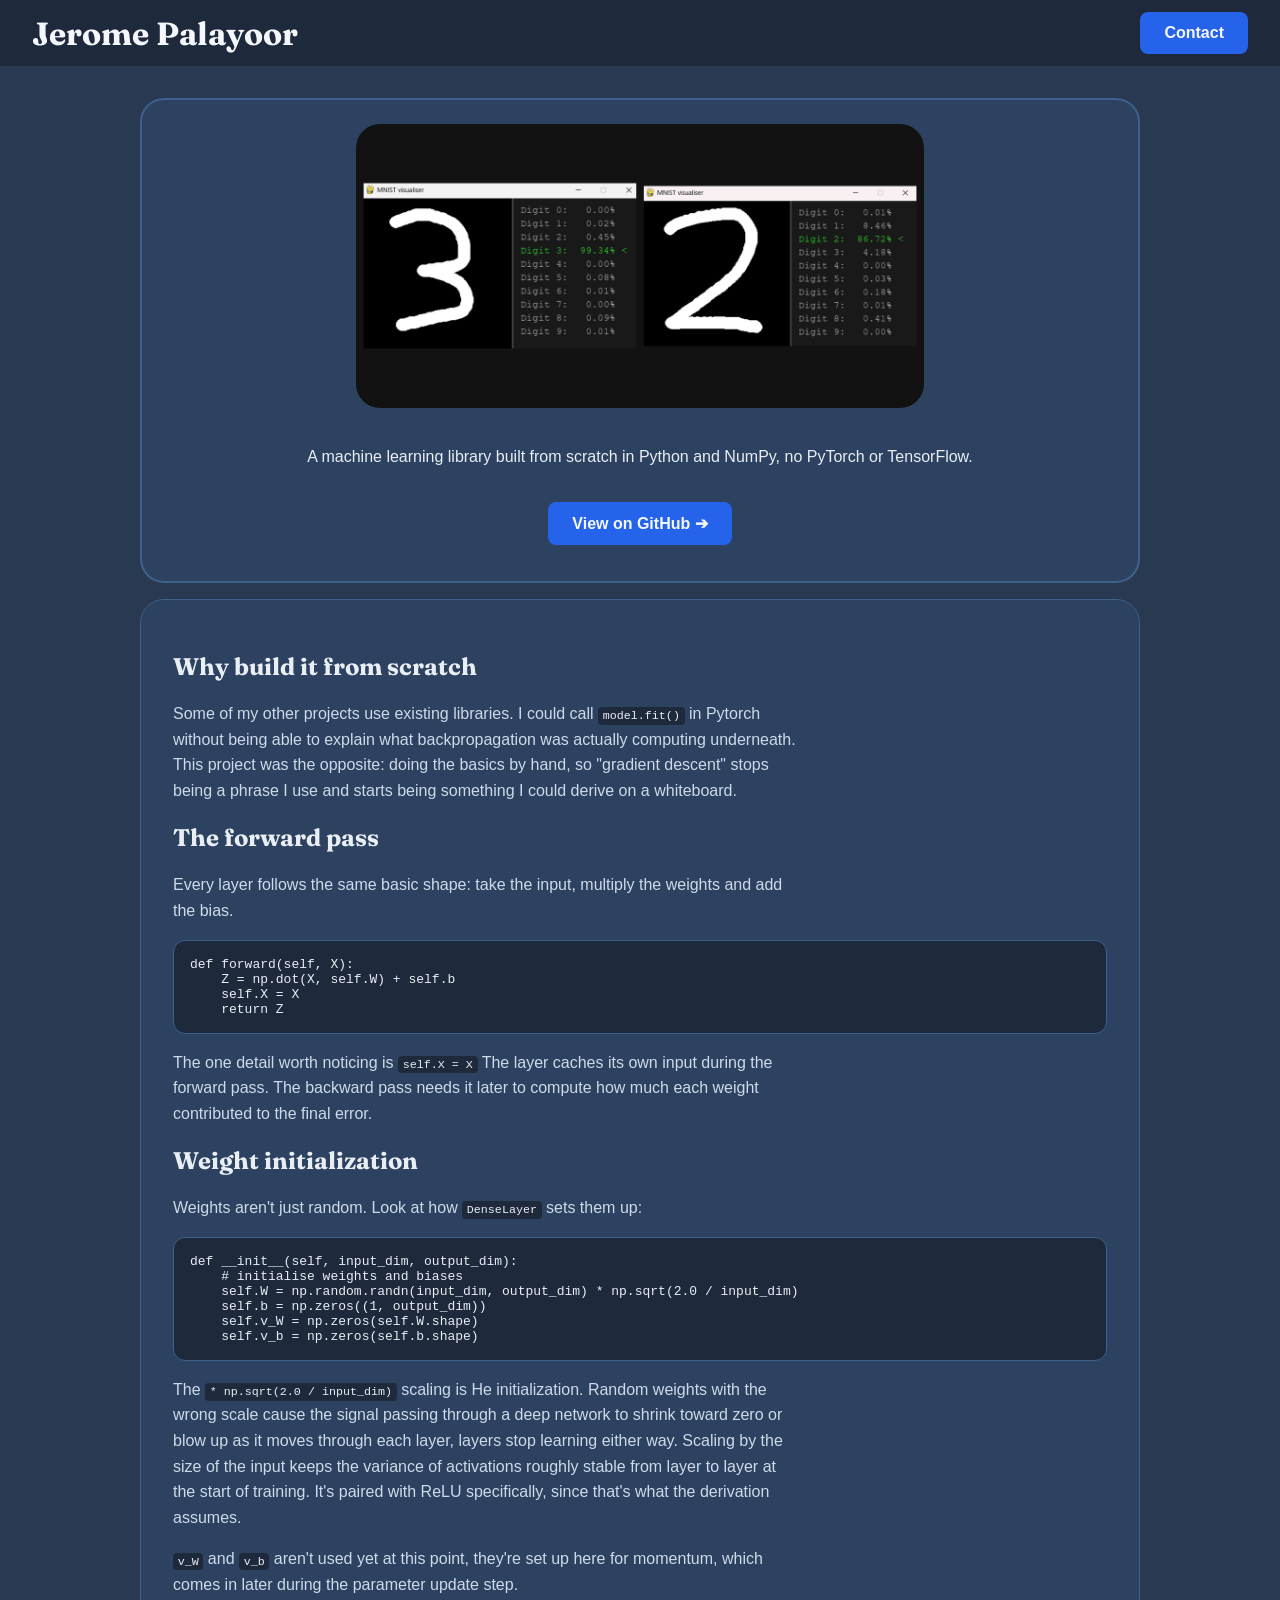
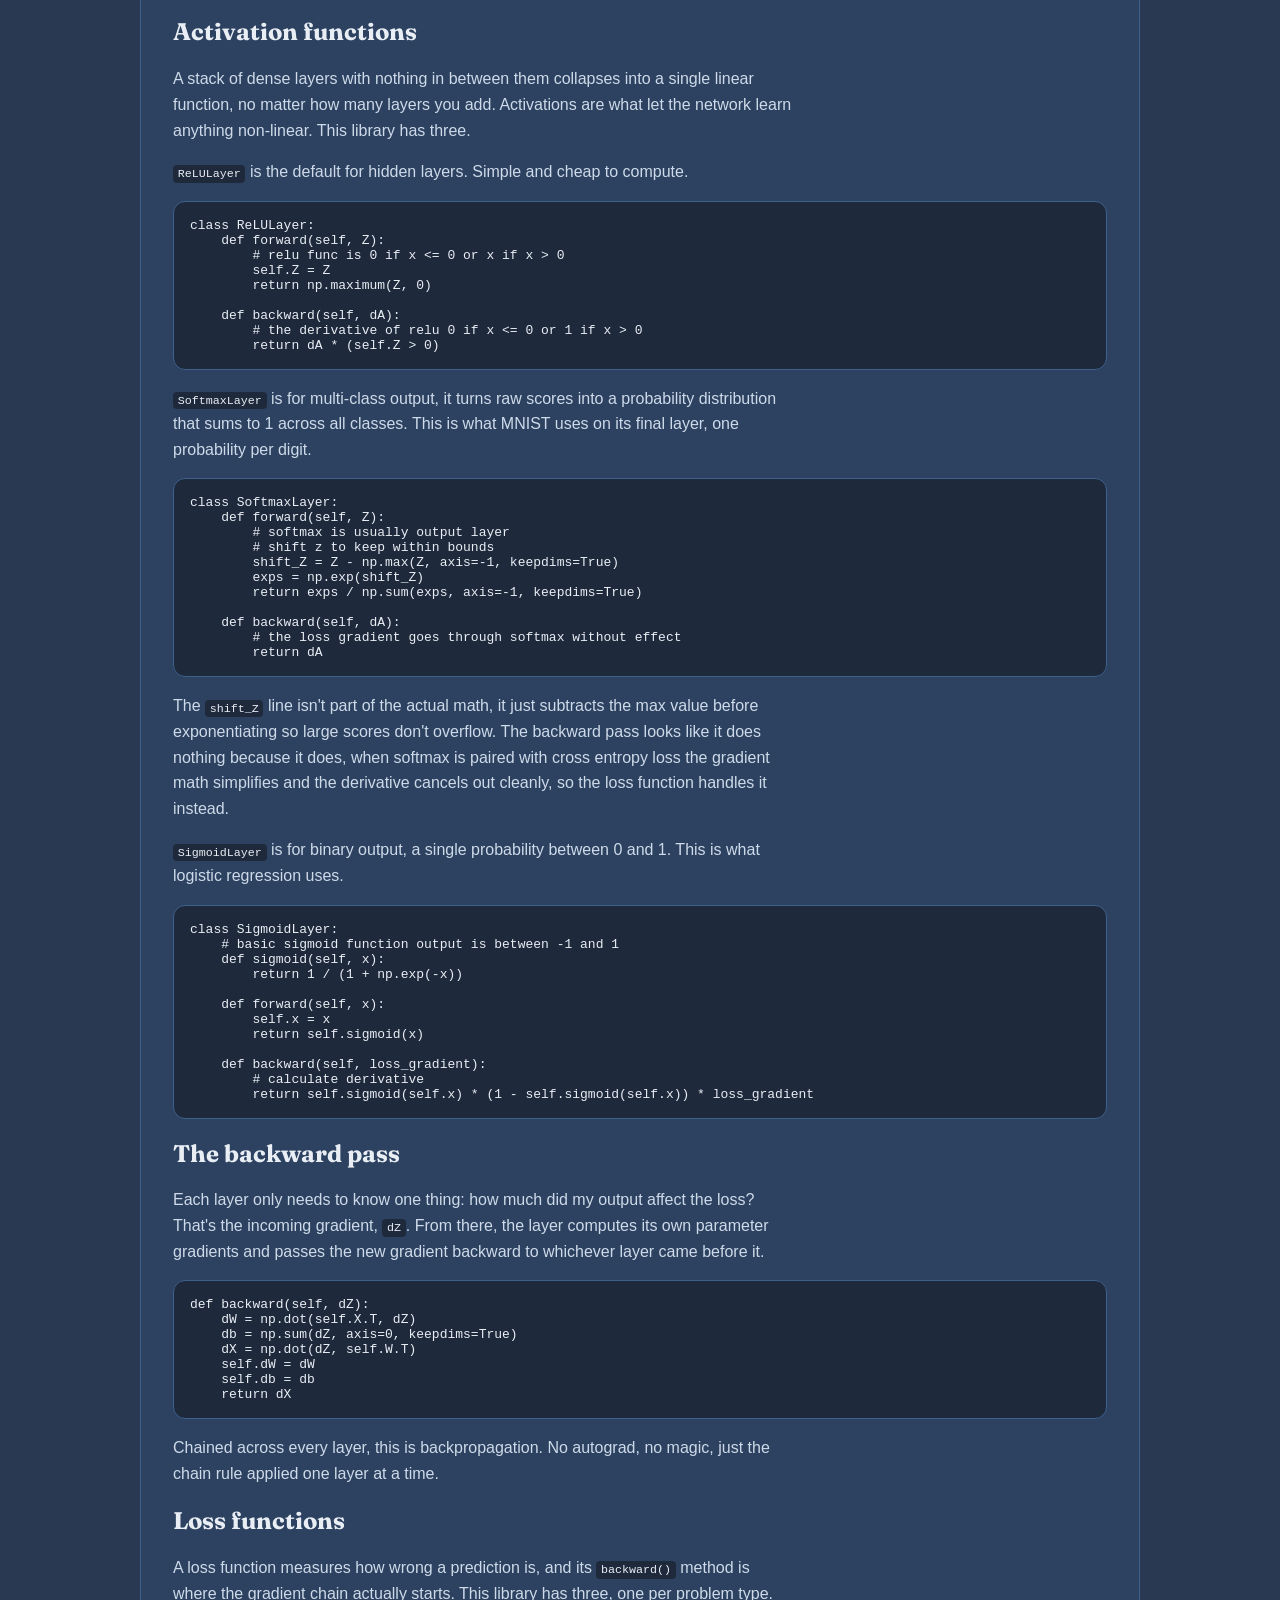
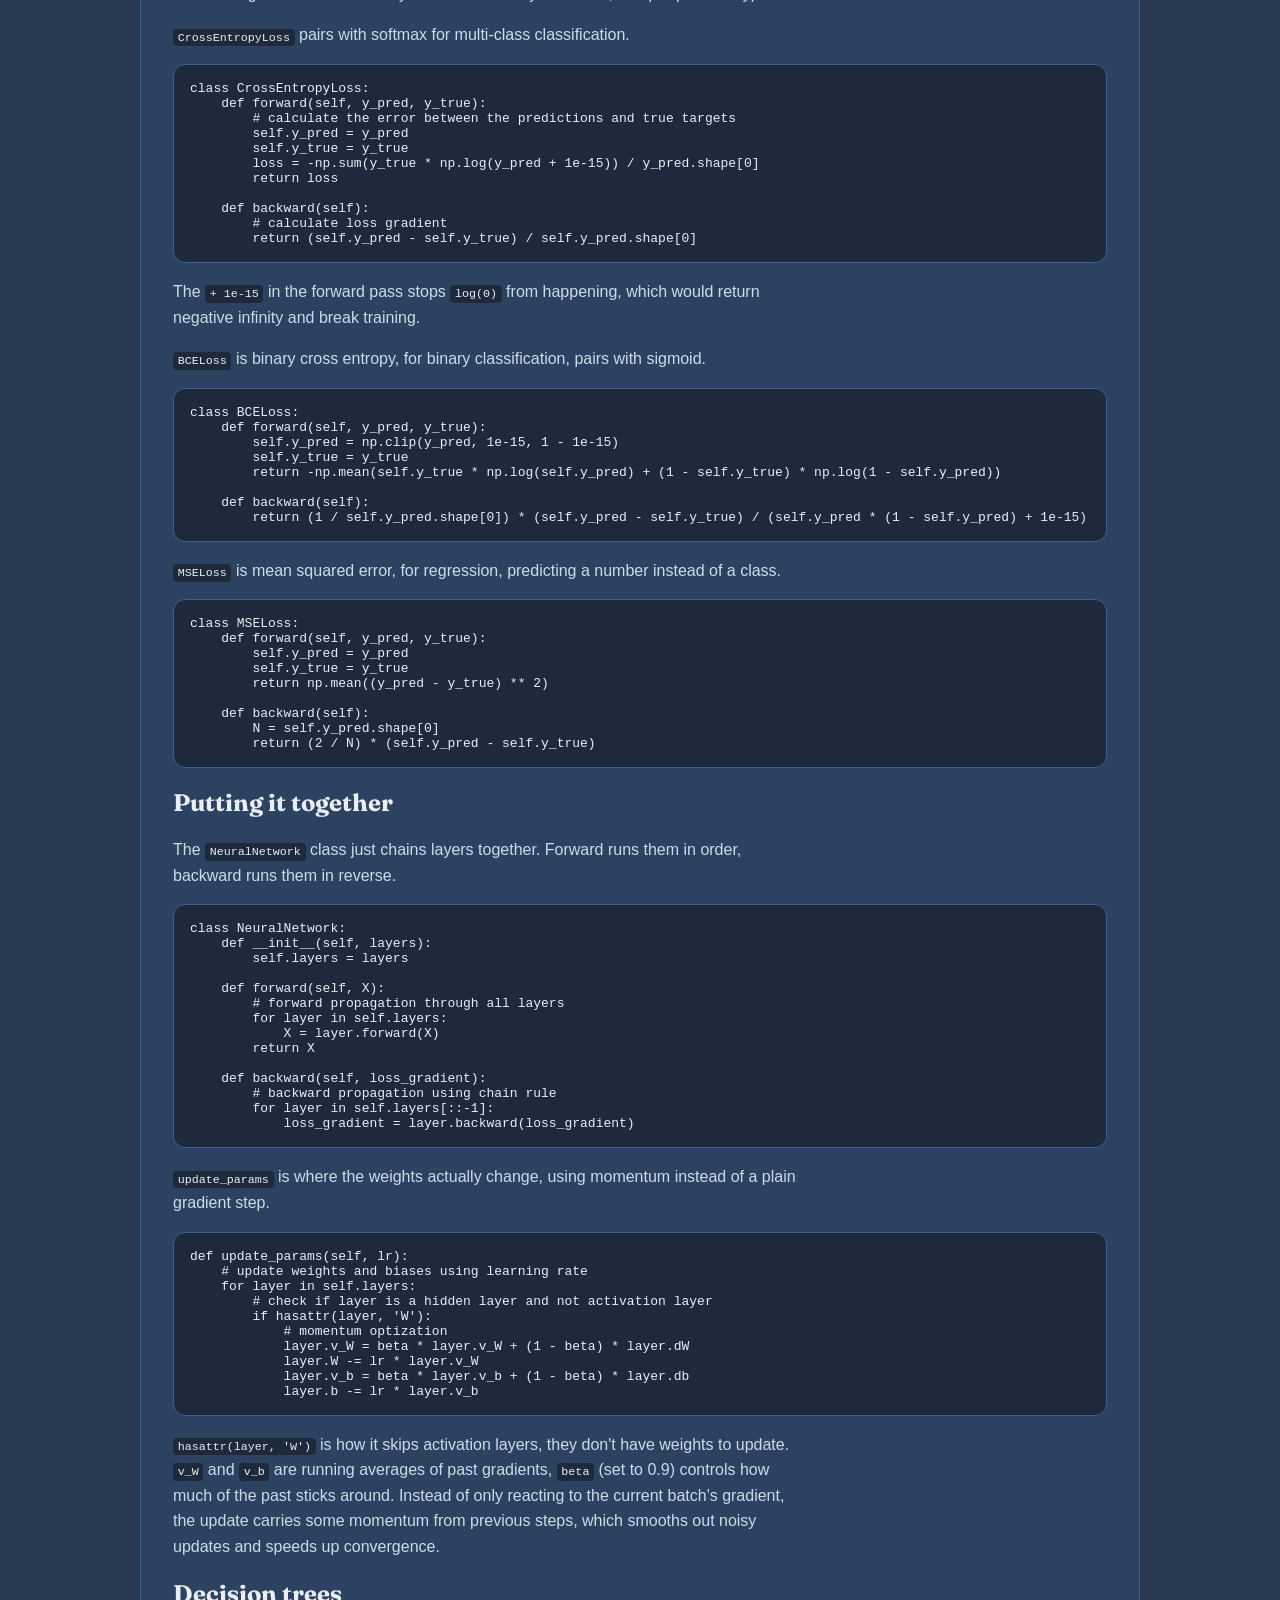
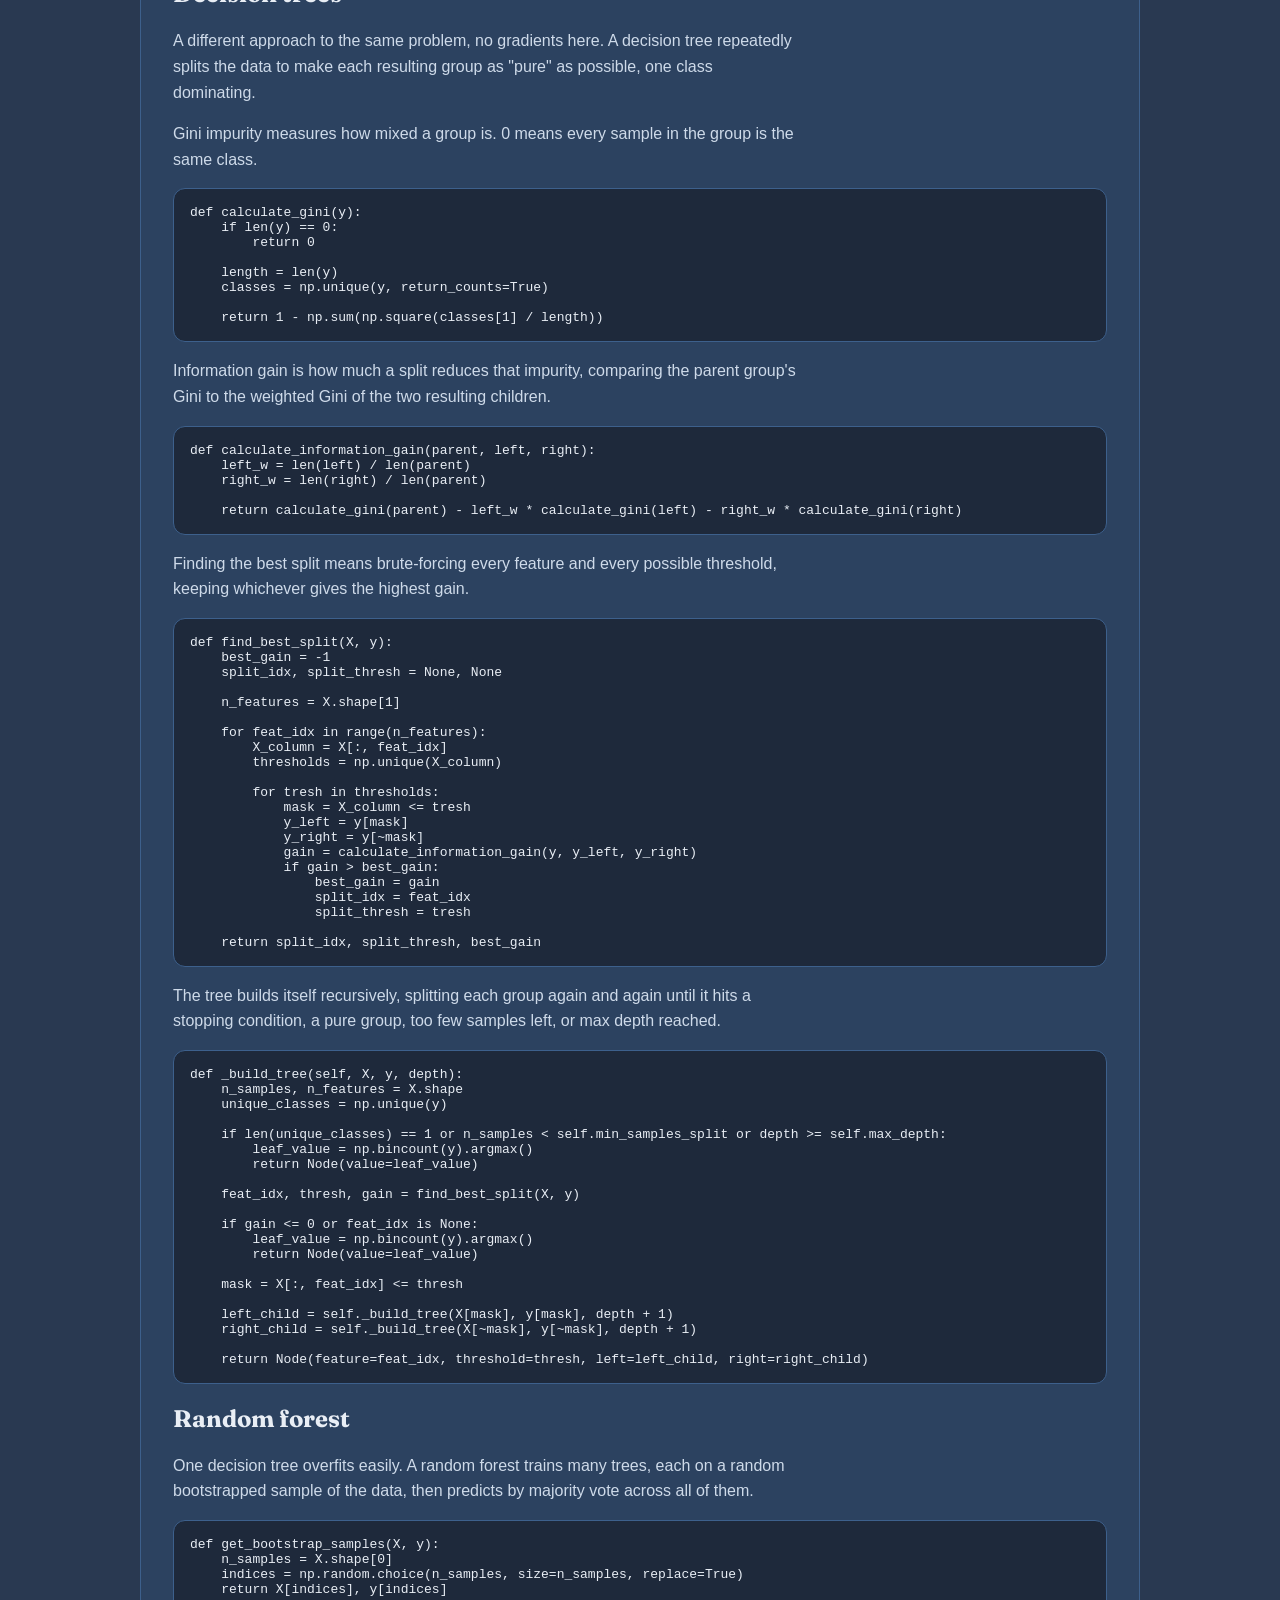
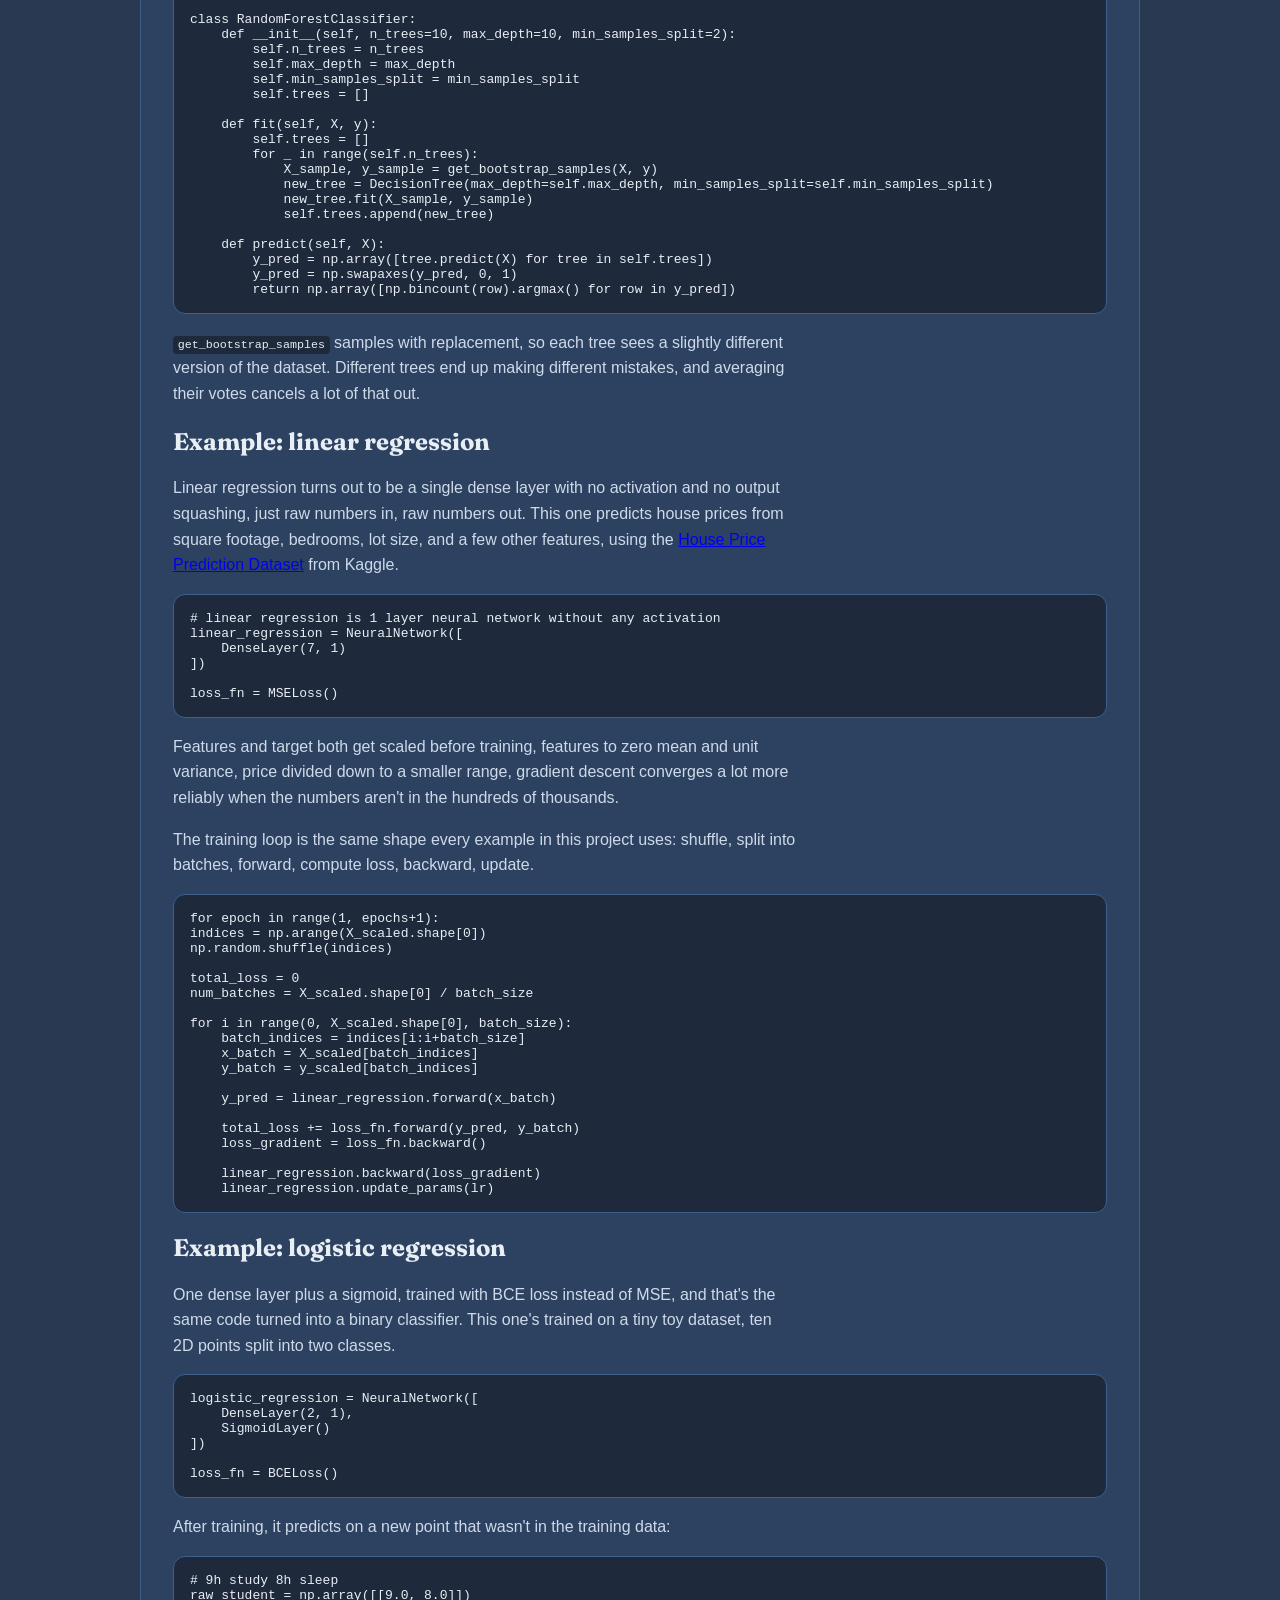
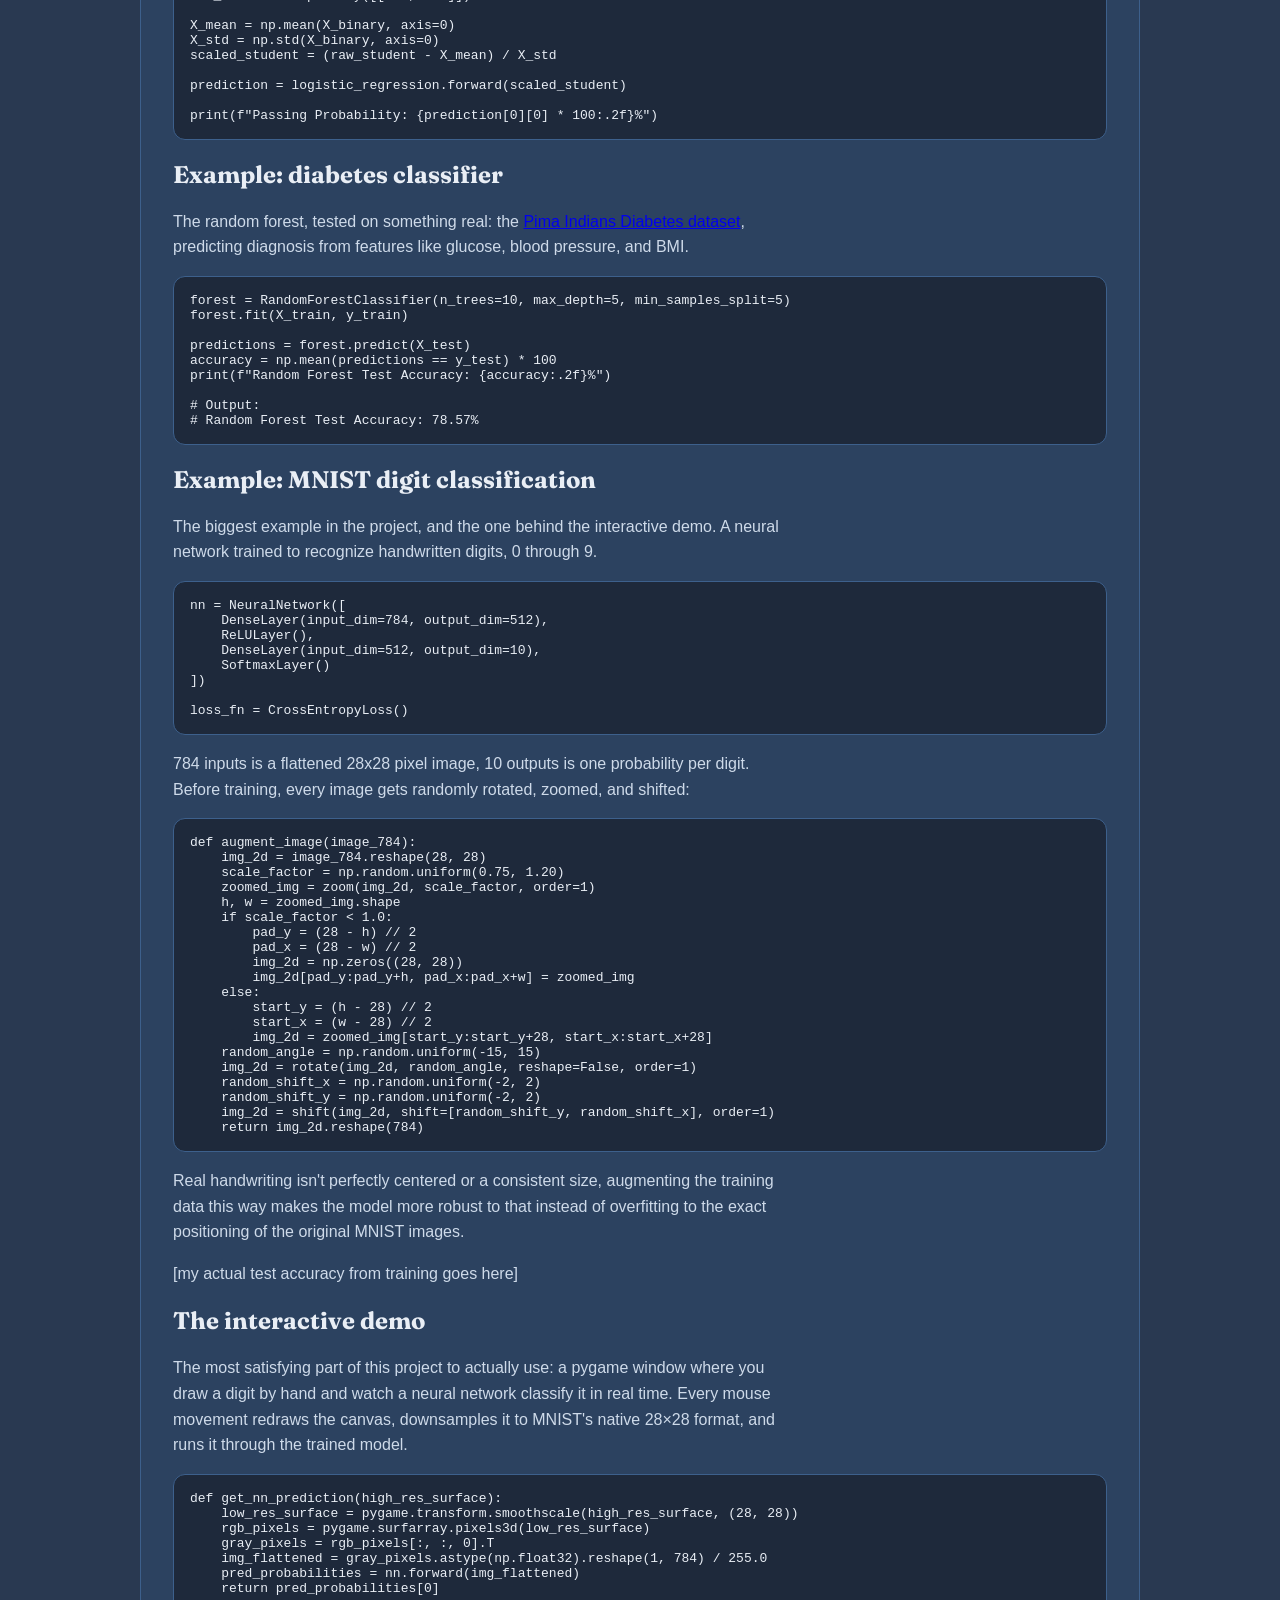
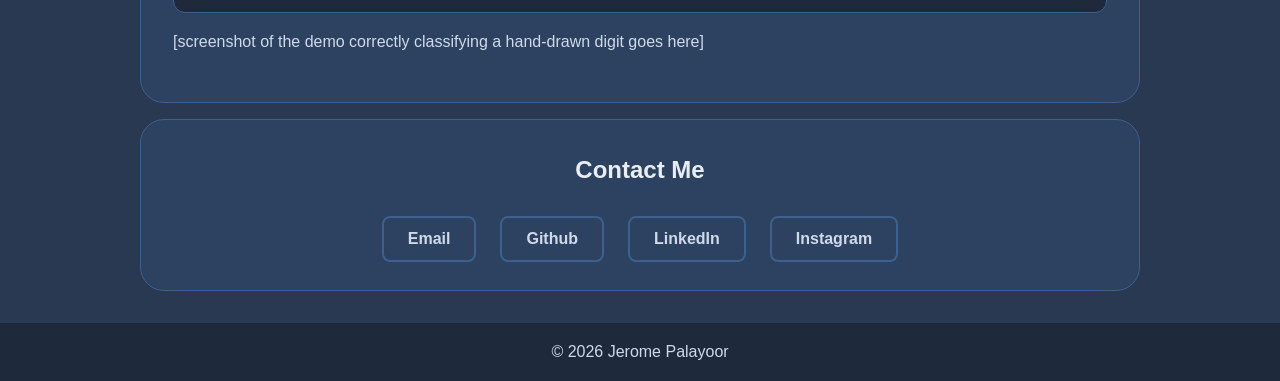
==== ml-from-scratch/index.html @ 32c8e448 "some changes" ====
<!DOCTYPE html>
<html lang="en">
    <head>
        <meta charset="UTF-8">
        <meta name="viewport" content="width=device-width, initial-scale=1.0">
        <title>ML from scratch - Jerome Palayoor</title>
        <link rel="stylesheet" href="/styles.css">
        <link rel="preconnect" href="https://fonts.googleapis.com">
        <link rel="preconnect" href="https://fonts.gstatic.com" crossorigin>
        <link
            href="https://fonts.googleapis.com/css2?family=Fraunces:ital,opsz,wght@0,9..144,100..900;1,9..144,100..900&family=Google+Sans:ital,opsz,wght@0,17..18,400..700;1,17..18,400..700&display=swap"
            rel="stylesheet">
        <link rel="stylesheet" href="https://cdnjs.cloudflare.com/ajax/libs/prism/1.29.0/themes/prism-tomorrow.min.css">
        <script src="https://cdnjs.cloudflare.com/ajax/libs/prism/1.29.0/prism.min.js"></script>
        <script src="https://cdnjs.cloudflare.com/ajax/libs/prism/1.29.0/components/prism-python.min.js"></script>
    </head>
    <body>
        <header>
            <h1>Jerome Palayoor</h1>
            <a href="#contact" class="btn-primary">Contact</a>
        </header>
        <main>
            <section class="project-hero">
                <img src="mlfromscratch.png" alt="MNIST digit recognizer correctly classifying hand-drawn digits">
                <div class="herotext">
                    <p class="intro">A machine learning library built from scratch in Python and NumPy, no PyTorch or TensorFlow.</p>
                    <div class="links">
                        <a href="https://github.com/jeromepalayoor/ml-from-scratch" class="btn-primary">View on GitHub ➔</a>
                    </div>
                </div>
            </section>
            <article class="project-body">
                <h2>Why build it from scratch</h2>
                <p>Some of my other projects use existing libraries. I could call <code>model.fit()</code> in Pytorch without being able to explain what backpropagation was actually computing underneath. This project was the opposite: doing the basics by hand, so "gradient descent" stops being a phrase I use and starts being something I could derive on a whiteboard.</p>

                <h2>The forward pass</h2>
                <p>Every layer follows the same basic shape: take the input, multiply the weights and add the bias.</p>
                <pre><code class="language-python">def forward(self, X):
    Z = np.dot(X, self.W) + self.b
    self.X = X
    return Z</code></pre>
                <p>The one detail worth noticing is <code>self.X = X</code> The layer caches its own input during the forward pass. The backward pass needs it later to compute how much each weight contributed to the final error.</p>

                <h2>Weight initialization</h2>
                <p>Weights aren't just random. Look at how <code>DenseLayer</code> sets them up:</p>
                <pre><code class="language-python">def __init__(self, input_dim, output_dim):
    # initialise weights and biases
    self.W = np.random.randn(input_dim, output_dim) * np.sqrt(2.0 / input_dim)
    self.b = np.zeros((1, output_dim))
    self.v_W = np.zeros(self.W.shape)
    self.v_b = np.zeros(self.b.shape)</code></pre>
                <p>The <code>* np.sqrt(2.0 / input_dim)</code> scaling is He initialization. Random weights with the wrong scale cause the signal passing through a deep network to shrink toward zero or blow up as it moves through each layer, layers stop learning either way. Scaling by the size of the input keeps the variance of activations roughly stable from layer to layer at the start of training. It's paired with ReLU specifically, since that's what the derivation assumes.</p>
                <p><code>v_W</code> and <code>v_b</code> aren't used yet at this point, they're set up here for momentum, which comes in later during the parameter update step.</p>

                <h2>Activation functions</h2>
                <p>A stack of dense layers with nothing in between them collapses into a single linear function, no matter how many layers you add. Activations are what let the network learn anything non-linear. This library has three.</p>
                <p><code>ReLULayer</code> is the default for hidden layers. Simple and cheap to compute.</p>
                <pre><code class="language-python">class ReLULayer:
    def forward(self, Z):
        # relu func is 0 if x <= 0 or x if x > 0
        self.Z = Z
        return np.maximum(Z, 0)
    
    def backward(self, dA):
        # the derivative of relu 0 if x <= 0 or 1 if x > 0
        return dA * (self.Z > 0)</code></pre>
                <p><code>SoftmaxLayer</code> is for multi-class output, it turns raw scores into a probability distribution that sums to 1 across all classes. This is what MNIST uses on its final layer, one probability per digit.</p>
                <pre><code class="language-python">class SoftmaxLayer:
    def forward(self, Z):
        # softmax is usually output layer
        # shift z to keep within bounds
        shift_Z = Z - np.max(Z, axis=-1, keepdims=True)
        exps = np.exp(shift_Z)
        return exps / np.sum(exps, axis=-1, keepdims=True)
    
    def backward(self, dA):
        # the loss gradient goes through softmax without effect
        return dA</code></pre>
                <p>The <code>shift_Z</code> line isn't part of the actual math, it just subtracts the max value before exponentiating so large scores don't overflow. The backward pass looks like it does nothing because it does, when softmax is paired with cross entropy loss the gradient math simplifies and the derivative cancels out cleanly, so the loss function handles it instead.</p>
                <p><code>SigmoidLayer</code> is for binary output, a single probability between 0 and 1. This is what logistic regression uses.</p>
                <pre><code class="language-python">class SigmoidLayer:
    # basic sigmoid function output is between -1 and 1
    def sigmoid(self, x):
        return 1 / (1 + np.exp(-x))

    def forward(self, x):
        self.x = x
        return self.sigmoid(x)
    
    def backward(self, loss_gradient):
        # calculate derivative
        return self.sigmoid(self.x) * (1 - self.sigmoid(self.x)) * loss_gradient</code></pre>

                <h2>The backward pass</h2>
                <p>Each layer only needs to know one thing: how much did my output affect the loss? That's the incoming gradient, <code>dZ</code>. From there, the layer computes its own parameter gradients and passes the new gradient backward to whichever layer came before it.</p>
                <pre><code class="language-python">def backward(self, dZ):
    dW = np.dot(self.X.T, dZ)
    db = np.sum(dZ, axis=0, keepdims=True)
    dX = np.dot(dZ, self.W.T)
    self.dW = dW
    self.db = db
    return dX</code></pre>
                <p>Chained across every layer, this is backpropagation. No autograd, no magic, just the chain rule applied one layer at a time.</p>

                <h2>Loss functions</h2>
                <p>A loss function measures how wrong a prediction is, and its <code>backward()</code> method is where the gradient chain actually starts. This library has three, one per problem type.</p>
                <p><code>CrossEntropyLoss</code> pairs with softmax for multi-class classification.</p>
                <pre><code class="language-python">class CrossEntropyLoss:
    def forward(self, y_pred, y_true):
        # calculate the error between the predictions and true targets
        self.y_pred = y_pred
        self.y_true = y_true
        loss = -np.sum(y_true * np.log(y_pred + 1e-15)) / y_pred.shape[0]
        return loss
    
    def backward(self):
        # calculate loss gradient
        return (self.y_pred - self.y_true) / self.y_pred.shape[0]</code></pre>
                <p>The <code>+ 1e-15</code> in the forward pass stops <code>log(0)</code> from happening, which would return negative infinity and break training.</p>
                <p><code>BCELoss</code> is binary cross entropy, for binary classification, pairs with sigmoid.</p>
                <pre><code class="language-python">class BCELoss:
    def forward(self, y_pred, y_true):
        self.y_pred = np.clip(y_pred, 1e-15, 1 - 1e-15)
        self.y_true = y_true
        return -np.mean(self.y_true * np.log(self.y_pred) + (1 - self.y_true) * np.log(1 - self.y_pred))

    def backward(self):
        return (1 / self.y_pred.shape[0]) * (self.y_pred - self.y_true) / (self.y_pred * (1 - self.y_pred) + 1e-15)</code></pre>
                <p><code>MSELoss</code> is mean squared error, for regression, predicting a number instead of a class.</p>
                <pre><code class="language-python">class MSELoss:
    def forward(self, y_pred, y_true):
        self.y_pred = y_pred
        self.y_true = y_true
        return np.mean((y_pred - y_true) ** 2)
        
    def backward(self):
        N = self.y_pred.shape[0]
        return (2 / N) * (self.y_pred - self.y_true)</code></pre>

                <h2>Putting it together</h2>
                <p>The <code>NeuralNetwork</code> class just chains layers together. Forward runs them in order, backward runs them in reverse.</p>
                <pre><code class="language-python">class NeuralNetwork:
    def __init__(self, layers):
        self.layers = layers

    def forward(self, X):
        # forward propagation through all layers
        for layer in self.layers:
            X = layer.forward(X)
        return X
    
    def backward(self, loss_gradient):
        # backward propagation using chain rule
        for layer in self.layers[::-1]:
            loss_gradient = layer.backward(loss_gradient)</code></pre>
                <p><code>update_params</code> is where the weights actually change, using momentum instead of a plain gradient step.</p>
                <pre><code class="language-python">def update_params(self, lr):
    # update weights and biases using learning rate
    for layer in self.layers:
        # check if layer is a hidden layer and not activation layer
        if hasattr(layer, 'W'):
            # momentum optization
            layer.v_W = beta * layer.v_W + (1 - beta) * layer.dW
            layer.W -= lr * layer.v_W
            layer.v_b = beta * layer.v_b + (1 - beta) * layer.db
            layer.b -= lr * layer.v_b</code></pre>
                <p><code>hasattr(layer, 'W')</code> is how it skips activation layers, they don't have weights to update. <code>v_W</code> and <code>v_b</code> are running averages of past gradients, <code>beta</code> (set to 0.9) controls how much of the past sticks around. Instead of only reacting to the current batch's gradient, the update carries some momentum from previous steps, which smooths out noisy updates and speeds up convergence.</p>

                <h2>Decision trees</h2>
                <p>A different approach to the same problem, no gradients here. A decision tree repeatedly splits the data to make each resulting group as "pure" as possible, one class dominating.</p>
                <p>Gini impurity measures how mixed a group is. 0 means every sample in the group is the same class.</p>
                <pre><code class="language-python">def calculate_gini(y):
    if len(y) == 0:
        return 0
    
    length = len(y)
    classes = np.unique(y, return_counts=True)

    return 1 - np.sum(np.square(classes[1] / length))</code></pre>
                <p>Information gain is how much a split reduces that impurity, comparing the parent group's Gini to the weighted Gini of the two resulting children.</p>
                <pre><code class="language-python">def calculate_information_gain(parent, left, right):
    left_w = len(left) / len(parent)
    right_w = len(right) / len(parent)

    return calculate_gini(parent) - left_w * calculate_gini(left) - right_w * calculate_gini(right)</code></pre>
                <p>Finding the best split means brute-forcing every feature and every possible threshold, keeping whichever gives the highest gain.</p>
                <pre><code class="language-python">def find_best_split(X, y):
    best_gain = -1
    split_idx, split_thresh = None, None
    
    n_features = X.shape[1]
    
    for feat_idx in range(n_features):
        X_column = X[:, feat_idx]
        thresholds = np.unique(X_column)

        for tresh in thresholds:
            mask = X_column <= tresh
            y_left = y[mask]
            y_right = y[~mask]
            gain = calculate_information_gain(y, y_left, y_right)
            if gain > best_gain:
                best_gain = gain
                split_idx = feat_idx
                split_thresh = tresh

    return split_idx, split_thresh, best_gain</code></pre>
                <p>The tree builds itself recursively, splitting each group again and again until it hits a stopping condition, a pure group, too few samples left, or max depth reached.</p>
                <pre><code class="language-python">def _build_tree(self, X, y, depth):
    n_samples, n_features = X.shape
    unique_classes = np.unique(y)

    if len(unique_classes) == 1 or n_samples < self.min_samples_split or depth >= self.max_depth:
        leaf_value = np.bincount(y).argmax()
        return Node(value=leaf_value)

    feat_idx, thresh, gain = find_best_split(X, y)

    if gain <= 0 or feat_idx is None:
        leaf_value = np.bincount(y).argmax()
        return Node(value=leaf_value)

    mask = X[:, feat_idx] <= thresh
    
    left_child = self._build_tree(X[mask], y[mask], depth + 1)
    right_child = self._build_tree(X[~mask], y[~mask], depth + 1)

    return Node(feature=feat_idx, threshold=thresh, left=left_child, right=right_child)</code></pre>

                <h2>Random forest</h2>
                <p>One decision tree overfits easily. A random forest trains many trees, each on a random bootstrapped sample of the data, then predicts by majority vote across all of them.</p>
                <pre><code class="language-python">def get_bootstrap_samples(X, y):
    n_samples = X.shape[0]
    indices = np.random.choice(n_samples, size=n_samples, replace=True)
    return X[indices], y[indices]

class RandomForestClassifier:
    def __init__(self, n_trees=10, max_depth=10, min_samples_split=2):
        self.n_trees = n_trees
        self.max_depth = max_depth
        self.min_samples_split = min_samples_split
        self.trees = []

    def fit(self, X, y):
        self.trees = []
        for _ in range(self.n_trees):
            X_sample, y_sample = get_bootstrap_samples(X, y)
            new_tree = DecisionTree(max_depth=self.max_depth, min_samples_split=self.min_samples_split)
            new_tree.fit(X_sample, y_sample)
            self.trees.append(new_tree)

    def predict(self, X):
        y_pred = np.array([tree.predict(X) for tree in self.trees])
        y_pred = np.swapaxes(y_pred, 0, 1)
        return np.array([np.bincount(row).argmax() for row in y_pred])</code></pre>
                <p><code>get_bootstrap_samples</code> samples with replacement, so each tree sees a slightly different version of the dataset. Different trees end up making different mistakes, and averaging their votes cancels a lot of that out.</p>

                <h2>Example: linear regression</h2>
                <p>Linear regression turns out to be a single dense layer with no activation and no output squashing, just raw numbers in, raw numbers out. This one predicts house prices from square footage, bedrooms, lot size, and a few other features, using the <a href="https://www.kaggle.com/datasets/prokshitha/home-value-insights">House Price Prediction Dataset</a> from Kaggle.</p>
                <pre><code class="language-python"># linear regression is 1 layer neural network without any activation
linear_regression = NeuralNetwork([
    DenseLayer(7, 1)
])

loss_fn = MSELoss()</code></pre>
                <p>Features and target both get scaled before training, features to zero mean and unit variance, price divided down to a smaller range, gradient descent converges a lot more reliably when the numbers aren't in the hundreds of thousands.</p>
                <p>The training loop is the same shape every example in this project uses: shuffle, split into batches, forward, compute loss, backward, update.</p>
                <pre><code class="language-python">for epoch in range(1, epochs+1):
indices = np.arange(X_scaled.shape[0])
np.random.shuffle(indices)

total_loss = 0
num_batches = X_scaled.shape[0] / batch_size

for i in range(0, X_scaled.shape[0], batch_size):
    batch_indices = indices[i:i+batch_size]
    x_batch = X_scaled[batch_indices]
    y_batch = y_scaled[batch_indices]

    y_pred = linear_regression.forward(x_batch)

    total_loss += loss_fn.forward(y_pred, y_batch)
    loss_gradient = loss_fn.backward()

    linear_regression.backward(loss_gradient)
    linear_regression.update_params(lr)</code></pre>

                <h2>Example: logistic regression</h2>
                <p>One dense layer plus a sigmoid, trained with BCE loss instead of MSE, and that's the same code turned into a binary classifier. This one's trained on a tiny toy dataset, ten 2D points split into two classes.</p>
                <pre><code class="language-python">logistic_regression = NeuralNetwork([
    DenseLayer(2, 1),
    SigmoidLayer()
])

loss_fn = BCELoss()</code></pre>
                <p>After training, it predicts on a new point that wasn't in the training data:</p>
                <pre><code class="language-python"># 9h study 8h sleep
raw_student = np.array([[9.0, 8.0]])

X_mean = np.mean(X_binary, axis=0)
X_std = np.std(X_binary, axis=0)
scaled_student = (raw_student - X_mean) / X_std

prediction = logistic_regression.forward(scaled_student)

print(f"Passing Probability: {prediction[0][0] * 100:.2f}%")</code></pre>

                <h2>Example: diabetes classifier</h2>
                <p>The random forest, tested on something real: the <a href="https://raw.githubusercontent.com/jbrownlee/Datasets/master/pima-indians-diabetes.data.csv">Pima Indians Diabetes dataset</a>, predicting diagnosis from features like glucose, blood pressure, and BMI.</p>
                <pre><code class="language-python">forest = RandomForestClassifier(n_trees=10, max_depth=5, min_samples_split=5)
forest.fit(X_train, y_train)

predictions = forest.predict(X_test)
accuracy = np.mean(predictions == y_test) * 100
print(f"Random Forest Test Accuracy: {accuracy:.2f}%")

# Output:
# Random Forest Test Accuracy: 78.57%</code></pre>

                <h2>Example: MNIST digit classification</h2>
                <p>The biggest example in the project, and the one behind the interactive demo. A neural network trained to recognize handwritten digits, 0 through 9.</p>
                <pre><code class="language-python">nn = NeuralNetwork([
    DenseLayer(input_dim=784, output_dim=512),
    ReLULayer(),
    DenseLayer(input_dim=512, output_dim=10),
    SoftmaxLayer()
])

loss_fn = CrossEntropyLoss()</code></pre>
                <p>784 inputs is a flattened 28x28 pixel image, 10 outputs is one probability per digit. Before training, every image gets randomly rotated, zoomed, and shifted:</p>
                <pre><code class="language-python">def augment_image(image_784):
    img_2d = image_784.reshape(28, 28)
    scale_factor = np.random.uniform(0.75, 1.20)
    zoomed_img = zoom(img_2d, scale_factor, order=1)
    h, w = zoomed_img.shape
    if scale_factor < 1.0:
        pad_y = (28 - h) // 2
        pad_x = (28 - w) // 2
        img_2d = np.zeros((28, 28))
        img_2d[pad_y:pad_y+h, pad_x:pad_x+w] = zoomed_img
    else:
        start_y = (h - 28) // 2
        start_x = (w - 28) // 2
        img_2d = zoomed_img[start_y:start_y+28, start_x:start_x+28]
    random_angle = np.random.uniform(-15, 15)
    img_2d = rotate(img_2d, random_angle, reshape=False, order=1)
    random_shift_x = np.random.uniform(-2, 2)
    random_shift_y = np.random.uniform(-2, 2)
    img_2d = shift(img_2d, shift=[random_shift_y, random_shift_x], order=1)
    return img_2d.reshape(784)</code></pre>
                <p>Real handwriting isn't perfectly centered or a consistent size, augmenting the training data this way makes the model more robust to that instead of overfitting to the exact positioning of the original MNIST images.</p>
                <p>[my actual test accuracy from training goes here]</p>

                <h2>The interactive demo</h2>
                <p>The most satisfying part of this project to actually use: a pygame window where you draw a digit by hand and watch a neural network classify it in real time. Every mouse movement redraws the canvas, downsamples it to MNIST's native 28×28 format, and runs it through the trained model.</p>
                <pre><code class="language-python">def get_nn_prediction(high_res_surface):
    low_res_surface = pygame.transform.smoothscale(high_res_surface, (28, 28))
    rgb_pixels = pygame.surfarray.pixels3d(low_res_surface)
    gray_pixels = rgb_pixels[:, :, 0].T
    img_flattened = gray_pixels.astype(np.float32).reshape(1, 784) / 255.0
    pred_probabilities = nn.forward(img_flattened)
    return pred_probabilities[0]</code></pre>
                <p>[screenshot of the demo correctly classifying a hand-drawn digit goes here]</p>
            </article>
            <section class="contact" id="contact">
                <h2>Contact Me</h2>
                <div class="links">
                    <a href="mailto:contact@jeromepalayoor.com"
                        class="btn-secondary">Email</a>
                    <a href="https://github.com/jeromepalayoor"
                        class="btn-secondary">Github</a>
                    <a href="https://www.linkedin.com/in/jeromepalayoor/"
                        class="btn-secondary">LinkedIn</a>
                    <a href="https://www.instagram.com/jeromepalayoor/"
                        class="btn-secondary">Instagram</a>
                </div>
            </section>
        </main>
        <footer>
            <p>© 2026 Jerome Palayoor</p>
        </footer>
        <div class="lightbox" id="lightbox">
            <img src alt id="lightbox-img">
        </div>
        <script>
            const lightbox = document.getElementById('lightbox');
            const lightboxImg = document.getElementById('lightbox-img');

            document.querySelectorAll('img').forEach((img) => {
                img.style.cursor = 'pointer';
                img.addEventListener('click', () => {
                    lightboxImg.src = img.src;
                    lightboxImg.alt = img.alt;
                    lightbox.classList.add('active');
                });
            });

            lightbox.addEventListener('click', (event) => {
            if (event.target === lightbox) {
                lightbox.classList.remove('active');
            }
            });
        </script>
    </body>
</html>
---- styles.css ----
* {
    box-sizing: border-box;
}

:root {
    --text-xs: 0.8rem;
    --text-base: 1rem;
    --text-lg: 1.25rem;
    --text-xl: 1.563rem;
    --text-2xl: 1.953rem;
    --text-3xl: 2.441rem;
    --text-4xl: 3.052rem;
    --surface-50: #f4f7fb;
    --surface-100: #e9eef5;
    --surface-200: #cedae9;
    --surface-300: #a3bad6;
    --surface-400: #7196bf;
    --surface-500: #4f79a8;
    --surface-600: #3d608c;
    --surface-700: #324d72;
    --surface-800: #2c4260;
    --surface-900: #293951;
    --surface-950: #1e293b;
    --accent: #2563eb;
    --accent-hover: #3b82f6;
    --space-1: 4px;
    --space-2: 8px;
    --space-3: 12px;
    --space-4: 16px;
    --space-5: 24px;
    --space-6: 32px;
    --space-7: 48px;
    --space-8: 64px;
    --space-9: 96px;
}

.btn-primary {
    background-color: var(--accent);
    color: var(--surface-50);
    border: none;
    border-radius: var(--space-2);
    padding: var(--space-3) var(--space-5);
    font-weight: 600;
    cursor: pointer;
    transition: background-color 0.2s ease;
    text-decoration: none;
}

.btn-primary:hover {
    background-color: var(--accent-hover);
}

.btn-primary:active {
    background-color: var(--surface-500);
}

.btn-secondary {
    background-color: transparent;
    color: var(--surface-200);
    border: 2px solid var(--surface-600);
    border-radius: var(--space-2);
    padding: var(--space-3) var(--space-5);
    font-weight: 600;
    cursor: pointer;
    transition: border-color 0.2s ease, background-color 0.15s ease;
    text-decoration: none;
}

.btn-secondary:hover {
    background-color: var(--surface-900);
    border-color: var(--surface-400);
}

.btn-secondary:active {
    background-color: var(--surface-950);
}

.btn-secondary.is-disabled {
    background-color: var(--surface-700);
    border-color: var(--surface-400);
    color: var(--surface-500);
    cursor: not-allowed;
    pointer-events: none;
}

body {
    background-color: var(--surface-900);
    margin: 0;
    padding: 0;
    font-family: "Google Sans", sans-serif;
}

header {
    background-color: var(--surface-950);
    display: flex;
    justify-content: space-between;
    align-items: center;
    margin: 0;
    padding: var(--space-3) var(--space-6);
}

header h1 {
    margin: 0;
    padding: 0;
    color: var(--surface-50);
    font-family: "Fraunces", serif;
}

main {
    padding: var(--space-4);
}

.project-hero {
    background-color: var(--surface-800);
    max-width: 1000px;
    margin: var(--space-4) auto;
    border: 2px solid var(--surface-600);
    border-radius: var(--space-5);
    padding: var(--space-5);
    display: flex;
    flex-direction: column;
    align-items: center;
}

.project-hero img {
    max-width: 60%;
    height: auto;
    display: block;
    border-radius: var(--space-5);
    margin-bottom: var(--space-5);
}

.project-hero .herotext {
    text-align: center;
}

.project-hero .intro {
    color: var(--surface-100);
    margin-bottom: var(--space-5);
}

.links {
    display: flex;
    justify-content: space-around;
}

.links a {
    margin: var(--space-3);
    text-align: center;
}

@media (max-width: 750px) {
    .links {
        flex-direction: column;
    }
}

.projects-header {
    text-align: center;
    color: var(--surface-200);
    font-size: var(--text-2xl);
}

.projects {
    display: grid;
    grid-template-columns: repeat(auto-fit, minmax(280px, 1fr));
    gap: var(--space-5);
}

.projects article {
    background-color: var(--surface-800);
    border: 1px solid var(--surface-600);
    border-radius: var(--space-5);
    gap: var(--space-3);
    display: flex;
    flex-direction: column;
    align-items: center;
    padding: var(--space-4);
}

.projects article img {
    max-width: 90%;
    height: auto;
    display: block;
    border-radius: var(--space-5);
}

.projects article h3 {
    color: var(--surface-50);
    font-size: var(--text-2xl);
    font-family: "Fraunces", serif;
    text-align: center;
}

.projects article p {
    color: var(--surface-200);
    max-width: 80%;
    line-height: 1.6;
}

.projects article a.btn-secondary {
    margin-top: auto;
}

.project-body {
    max-width: 1000px;
    margin: 0 auto;
    padding: var(--space-6) ;
    background-color: var(--surface-800);
    border: 1px solid var(--surface-600);
    border-radius: var(--space-5);
}

.project-body h2 {
    color: var(--surface-100);
    font-family: "Fraunces", serif;
}

.project-body p {
    color: var(--surface-200);
    line-height: 1.6;
    max-width: 70ch;
}

.project-body pre {
    background-color: var(--surface-950);
    border: 1px solid var(--surface-600);
    border-radius: var(--space-3);
    padding: var(--space-4);
    overflow-x: auto;
}

.project-body code {
    color: var(--surface-100);
    font-family: monospace;
}

.project-body p code,
.project-body li code {
    background-color: var(--surface-950);
    padding: 0.15em 0.4em;
    border-radius: var(--space-1);
    font-family: monospace;
    font-size: 0.9em;
    color: var(--surface-100);
}

.project-body img {
    max-width: 100%;
    border-radius: var(--space-5);
    margin: var(--space-4) 0;
    cursor: pointer;
}

.contact {
    background-color: var(--surface-800);
    border: 1px solid var(--surface-600);
    border-radius: var(--space-5);
    max-width: 1000px;
    margin: var(--space-4) auto;
    padding: var(--space-4);
    align-items: center;
    display: flex;
    flex-direction: column;
}

.contact h2 {
    color: var(--surface-100);
    text-align: center;
}

footer {
    background-color: var(--surface-950);
    color: var(--surface-200);
    padding: var(--space-1);
    text-align: center;
}

.lightbox {
  display: none;
  position: fixed;
  top: 0;
  left: 0;
  width: 100%;
  height: 100%;
  background-color: rgba(0, 0, 0, 0.85);
  justify-content: center;
  align-items: center;
  z-index: 100;
  cursor: pointer;
}

.lightbox.active {
  display: flex;
}

.lightbox img {
  max-width: 90%;
  max-height: 90%;
  border-radius: var(--space-5);
  cursor: default;
}

.error {
    background-color: var(--surface-800);
    border: 1px solid var(--surface-600);
    border-radius: var(--space-5);
    gap: var(--space-3);
    display: flex;
    flex-direction: column;
    align-items: center;
    padding: var(--space-4);
}

.error h2 {
    color: var(--surface-50);
    font-size: var(--text-2xl);
}

.error p {
    color: var(--surface-200);
}
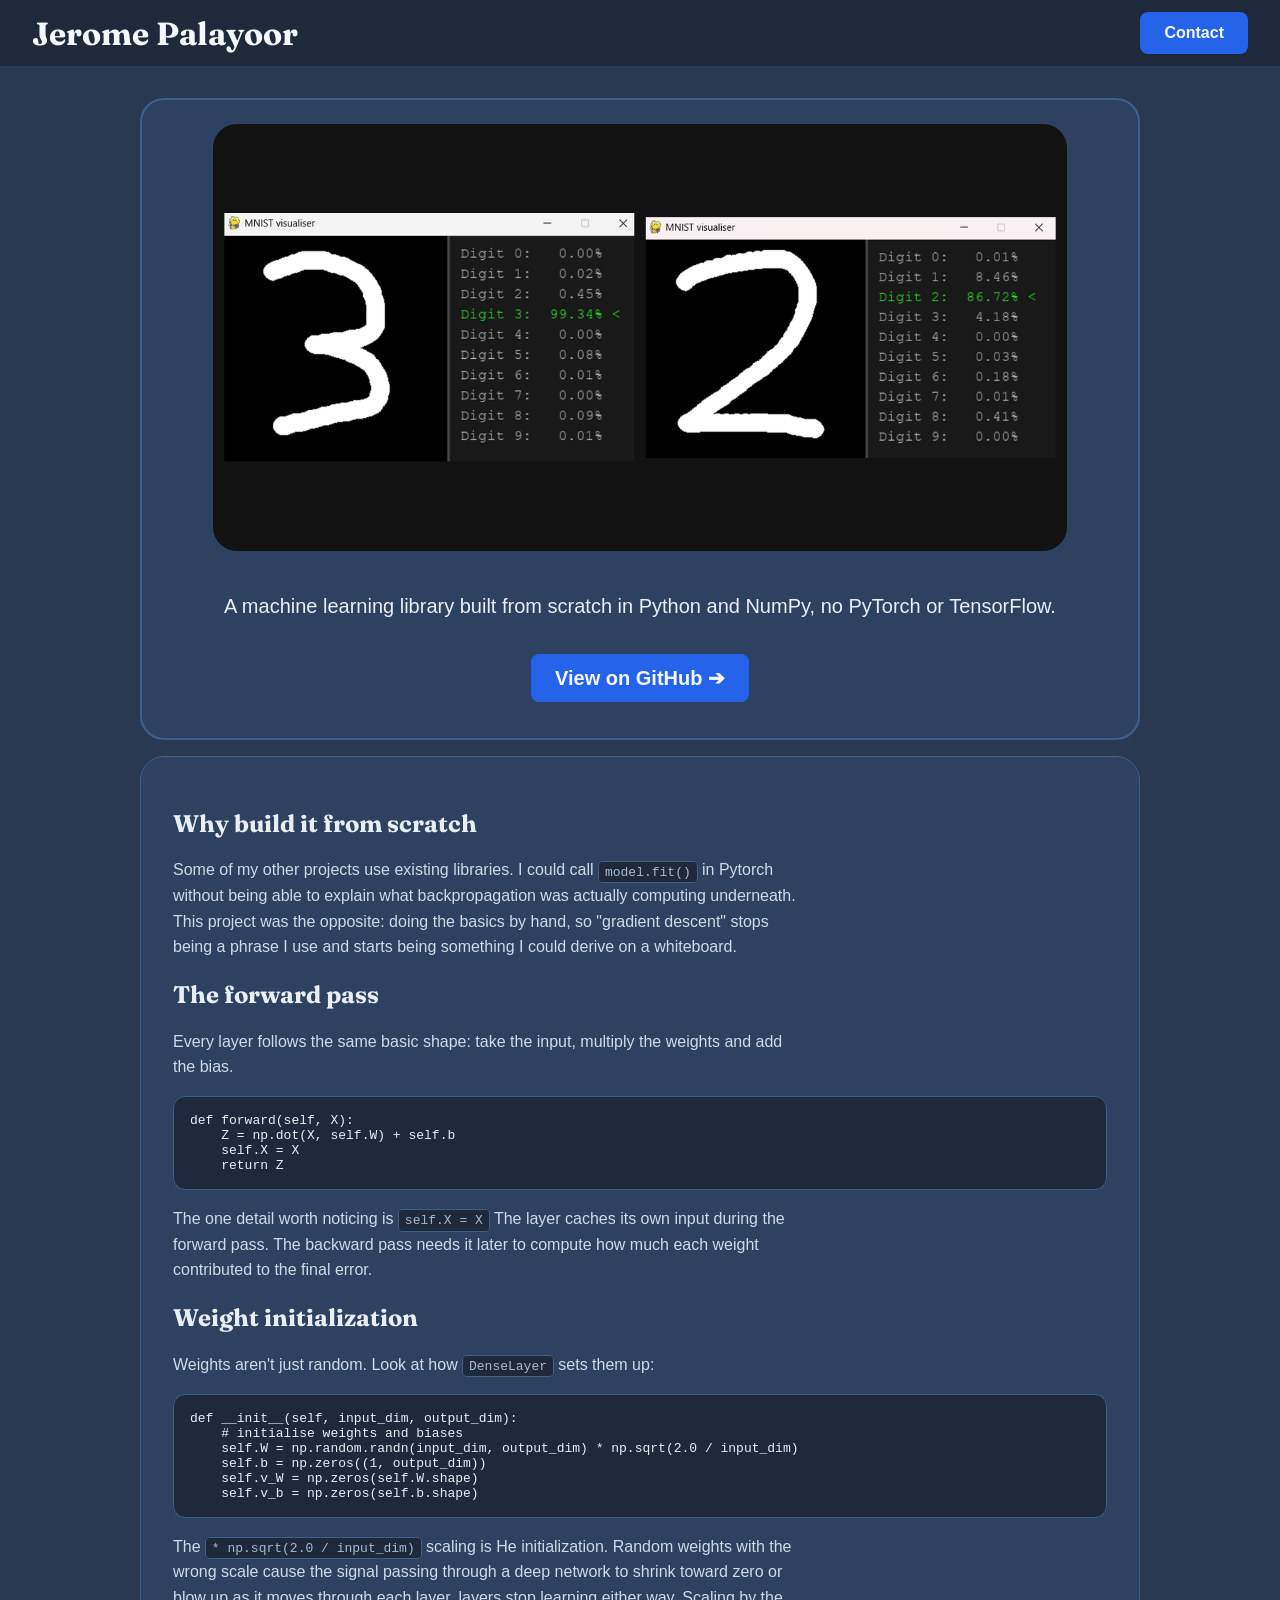
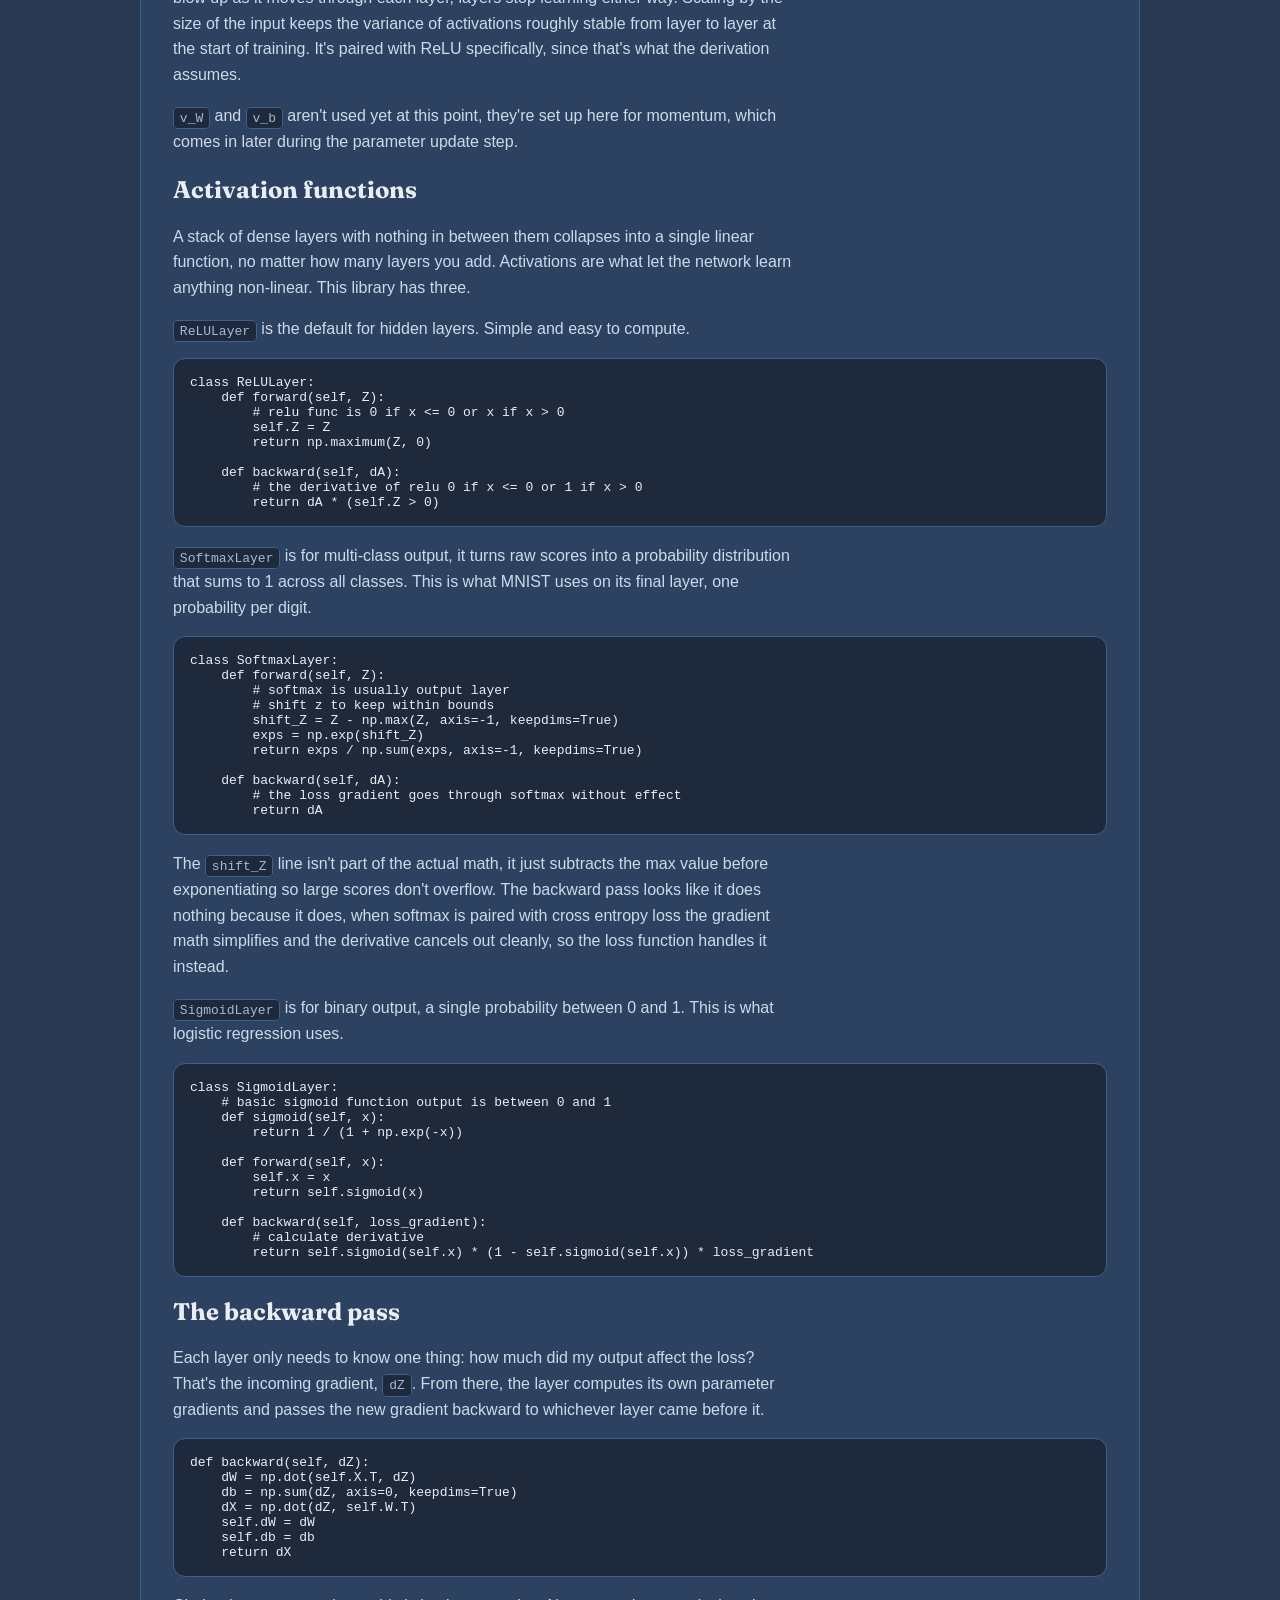
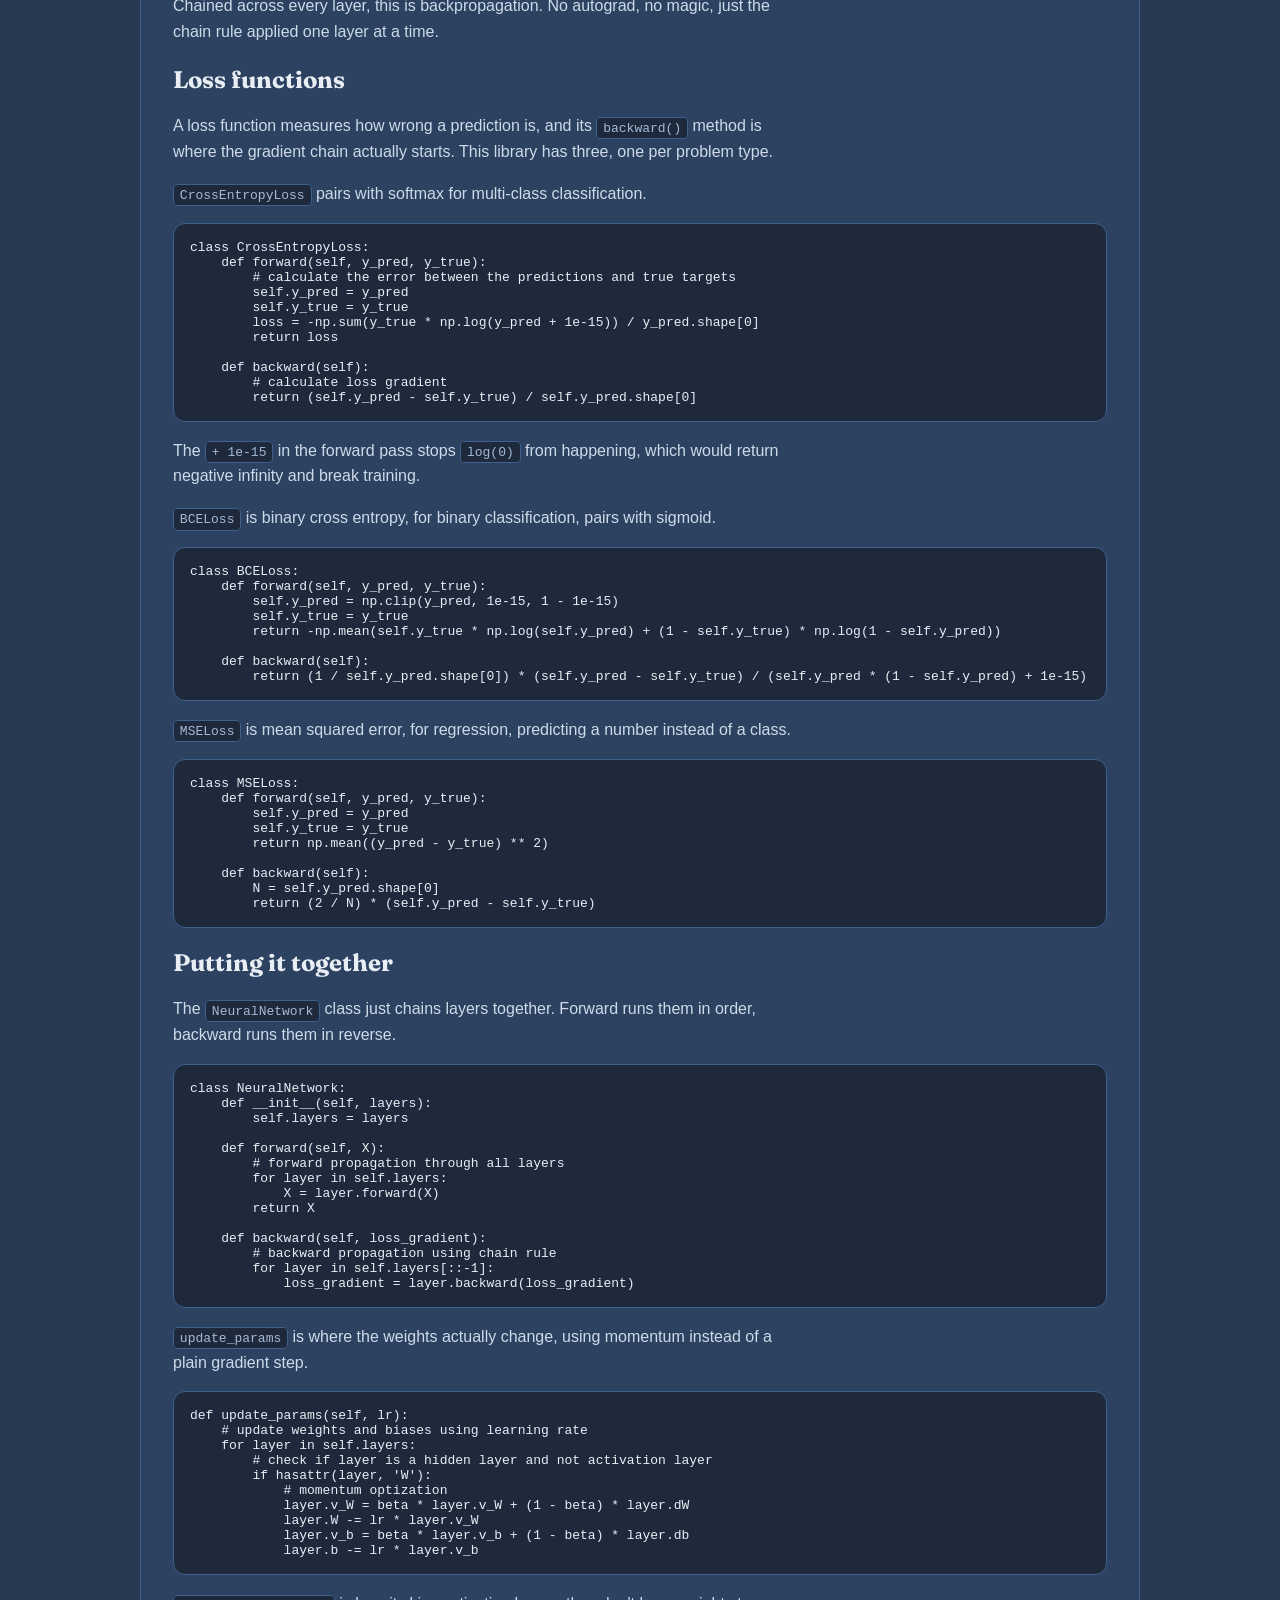
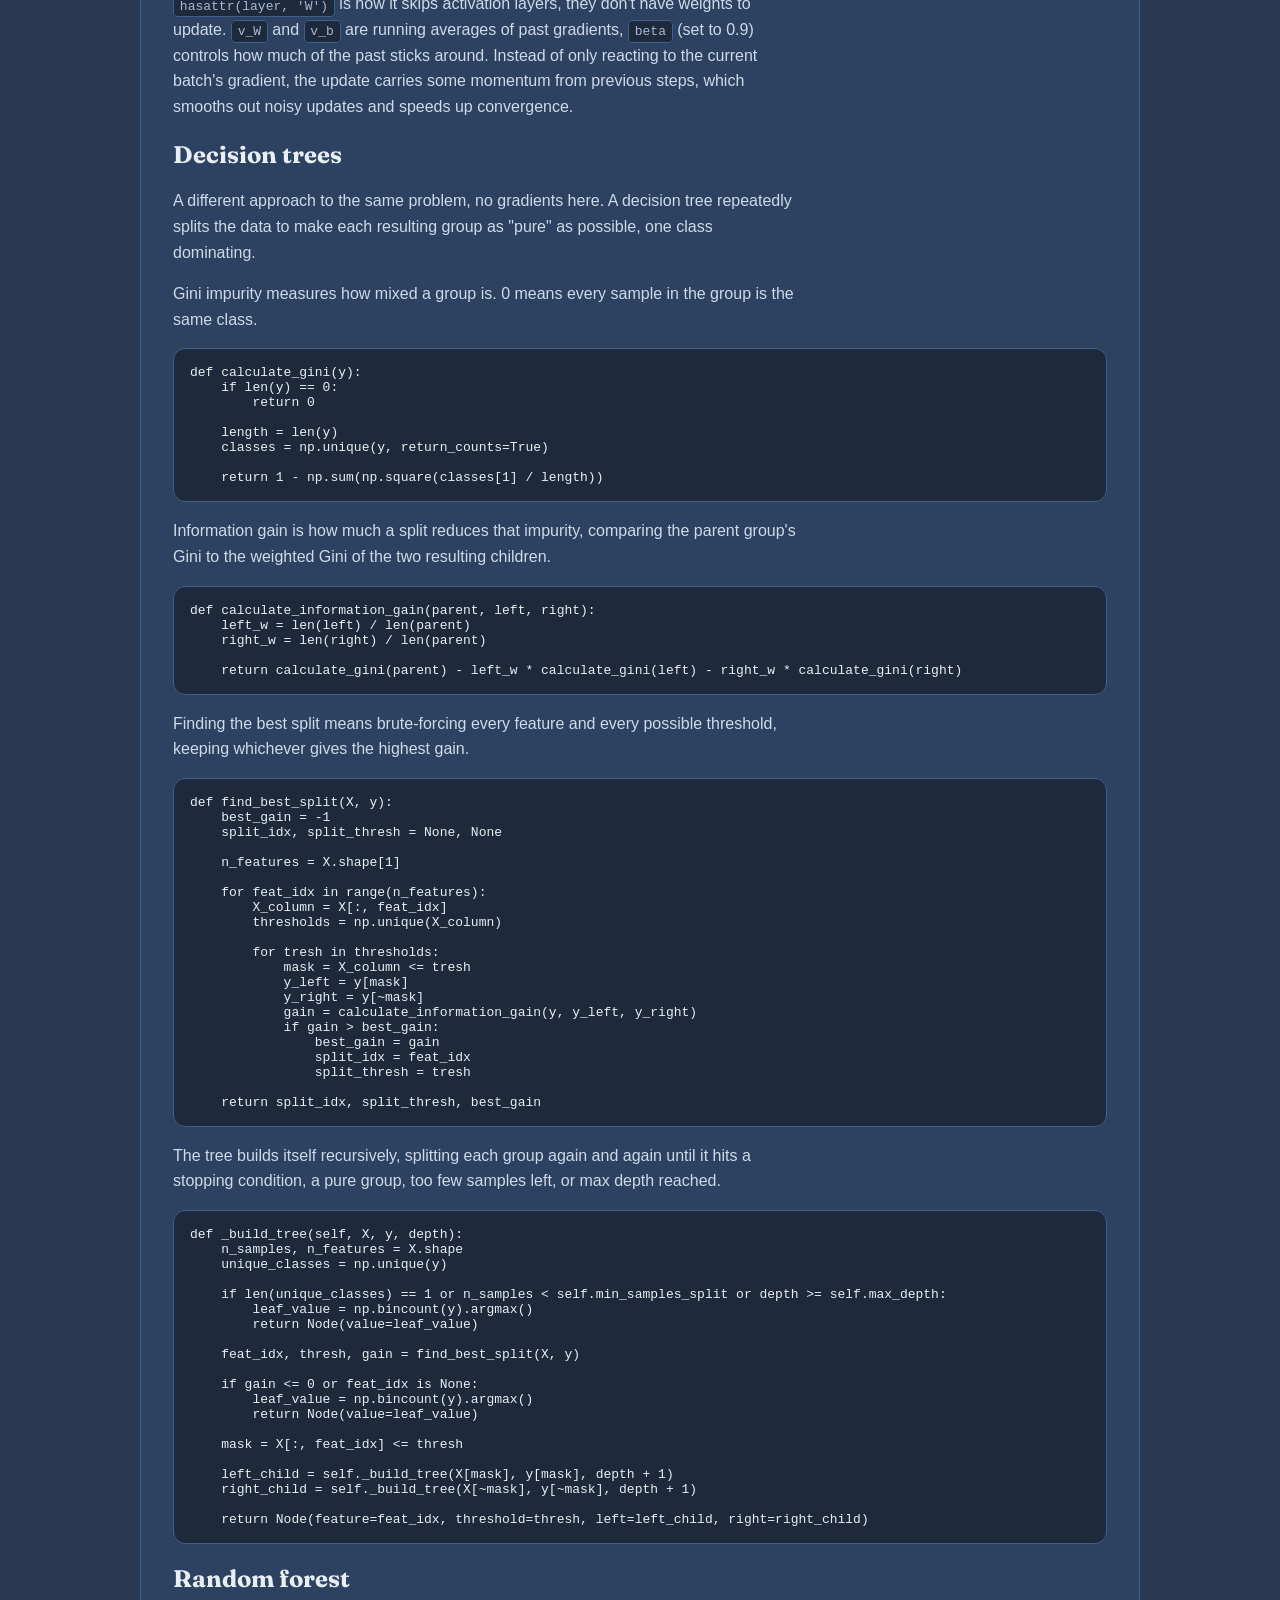
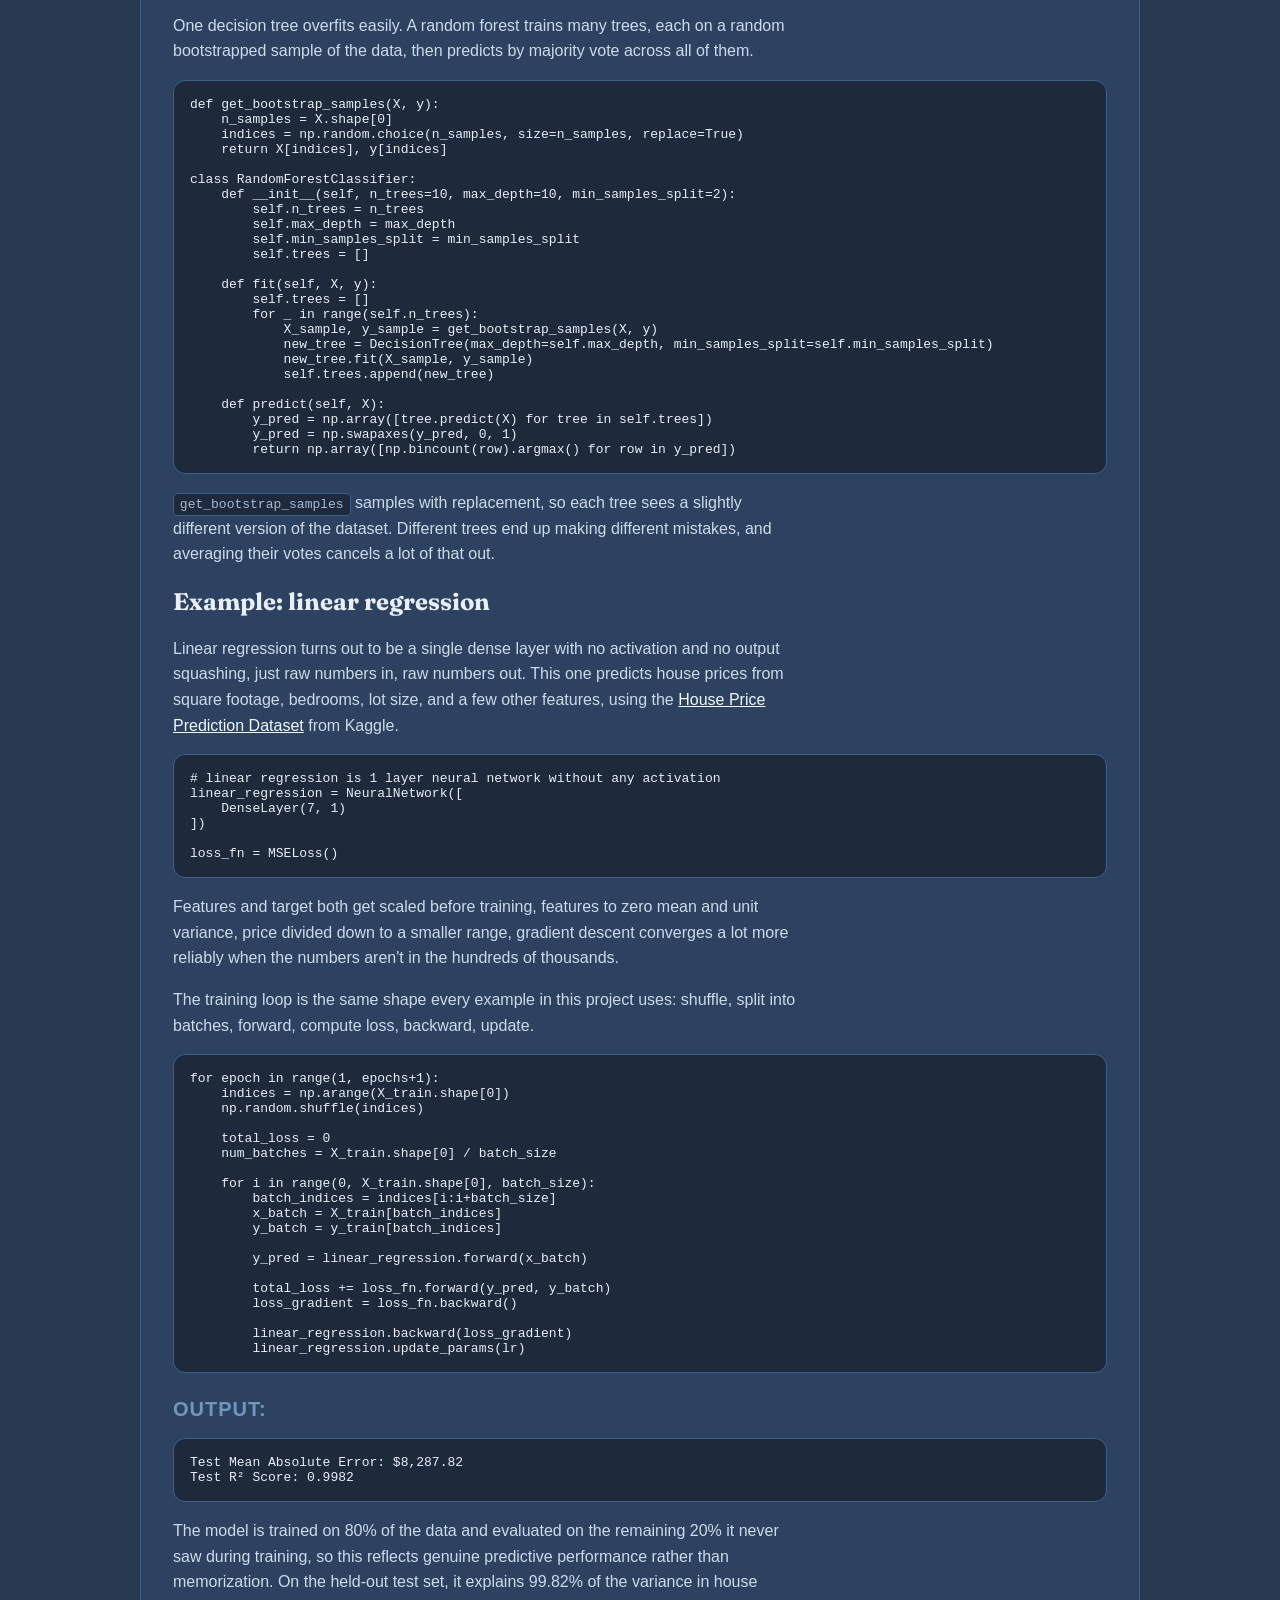
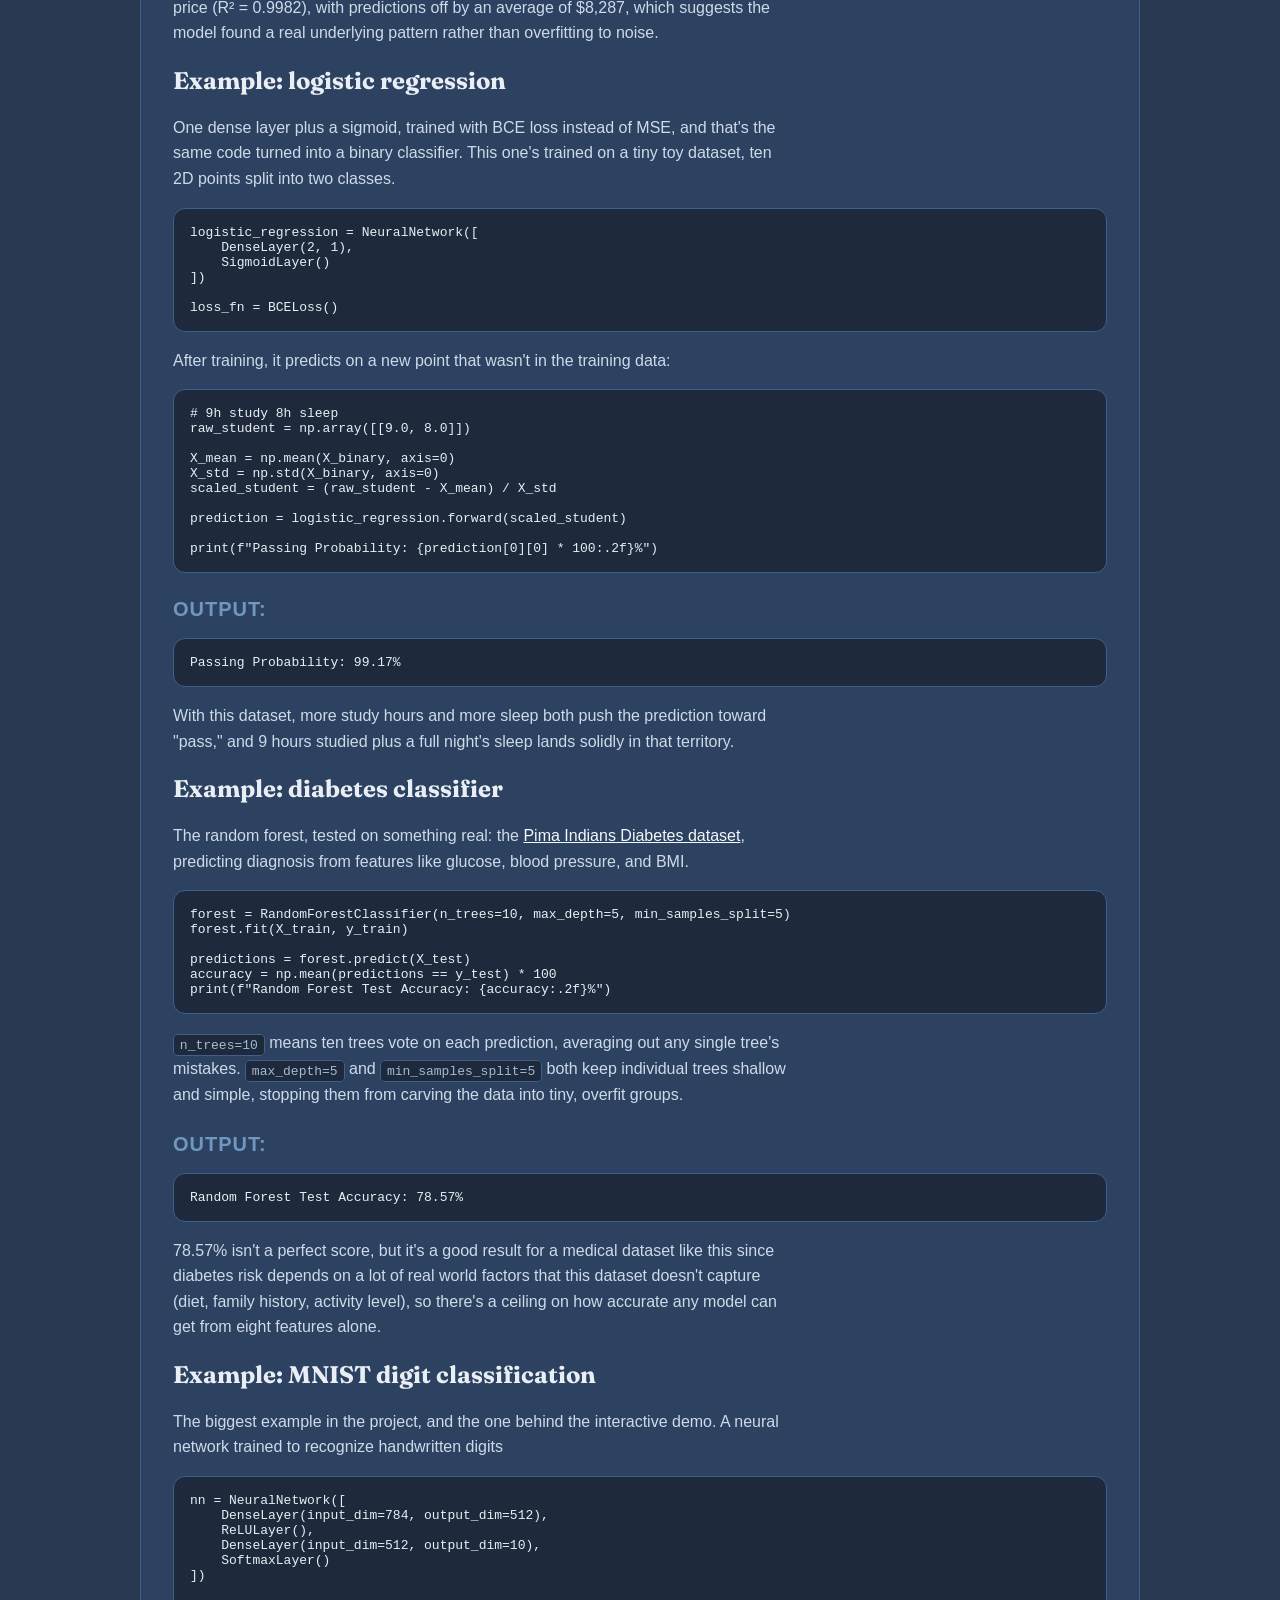
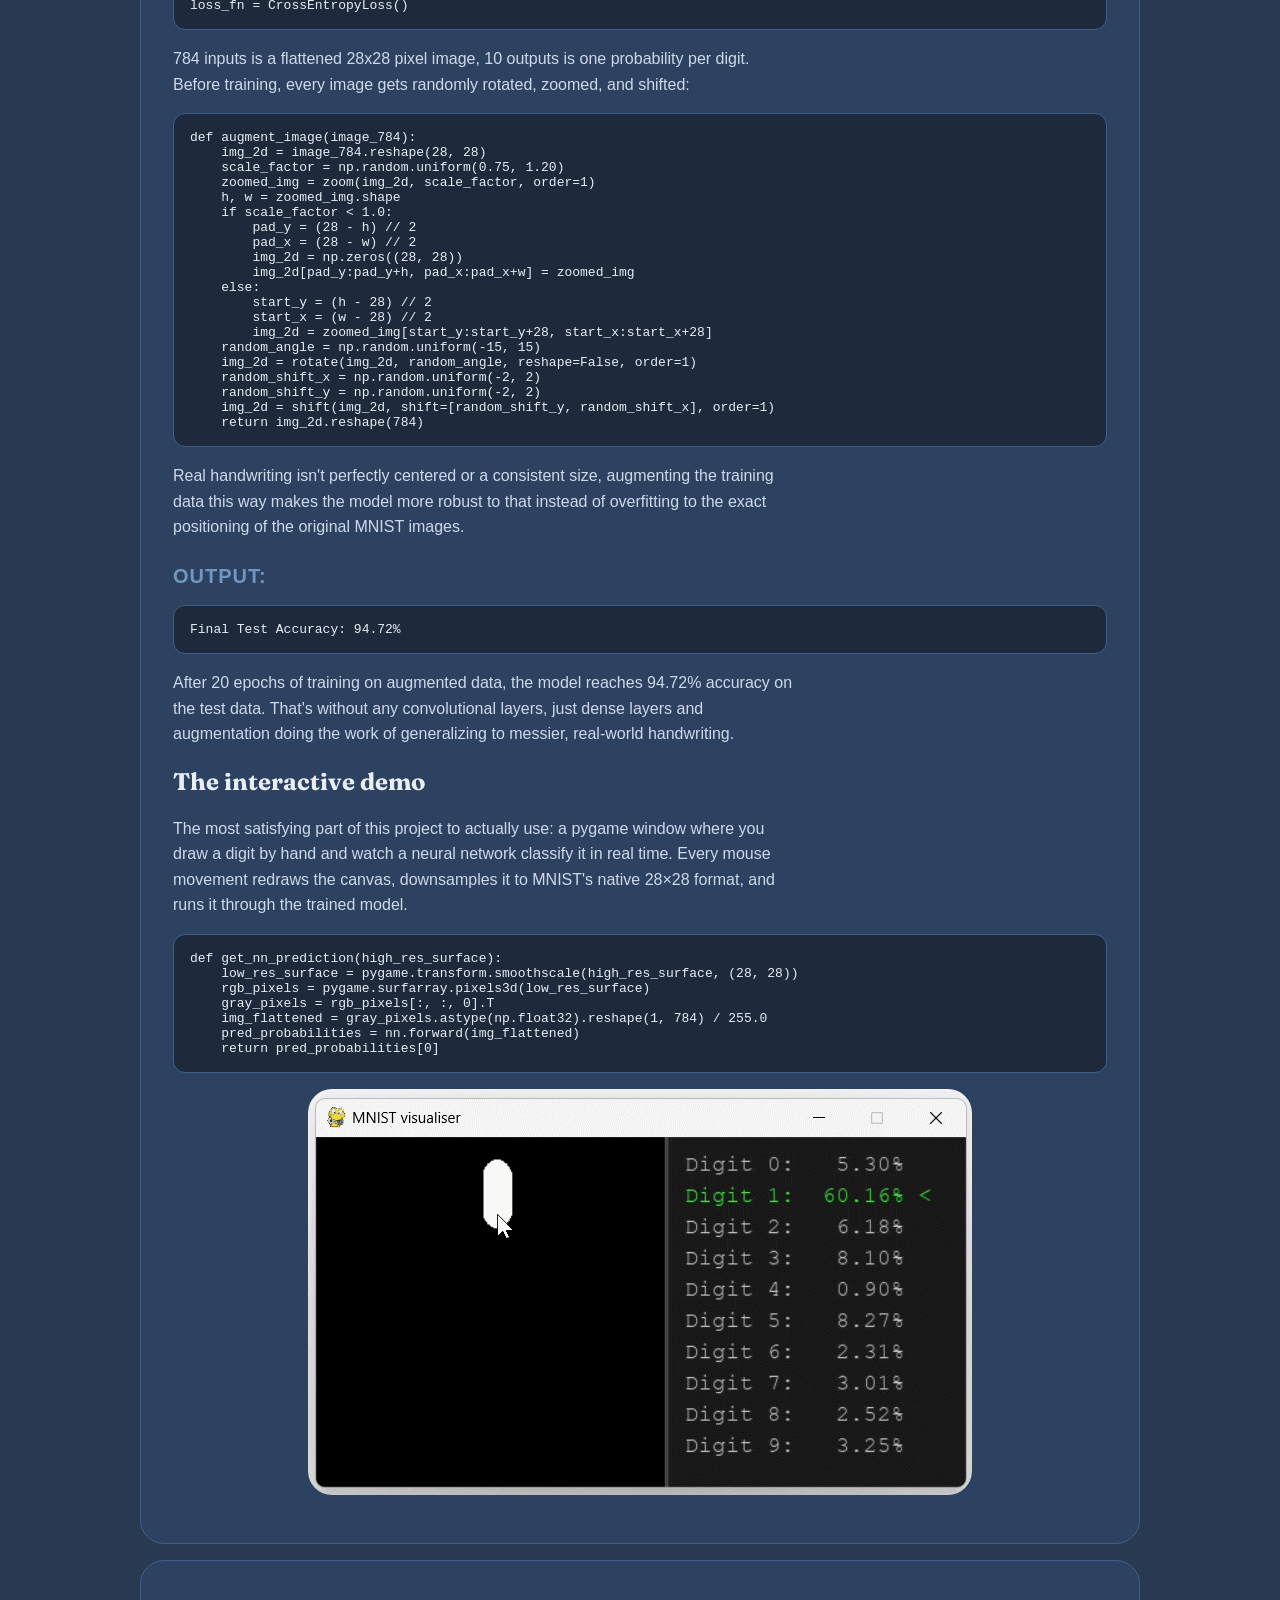
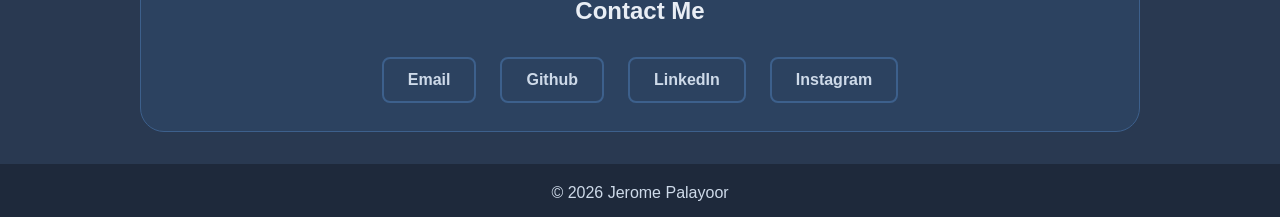
==== commit a7a52e7e: "finish mll" ====
--- a/ml-from-scratch/index.html
+++ b/ml-from-scratch/index.html
@@ -10,9 +10,12 @@
         <link
             href="https://fonts.googleapis.com/css2?family=Fraunces:ital,opsz,wght@0,9..144,100..900;1,9..144,100..900&family=Google+Sans:ital,opsz,wght@0,17..18,400..700;1,17..18,400..700&display=swap"
             rel="stylesheet">
-        <link rel="stylesheet" href="https://cdnjs.cloudflare.com/ajax/libs/prism/1.29.0/themes/prism-tomorrow.min.css">
-        <script src="https://cdnjs.cloudflare.com/ajax/libs/prism/1.29.0/prism.min.js"></script>
-        <script src="https://cdnjs.cloudflare.com/ajax/libs/prism/1.29.0/components/prism-python.min.js"></script>
+        <link rel="stylesheet"
+            href="https://cdnjs.cloudflare.com/ajax/libs/prism/1.29.0/themes/prism-tomorrow.min.css">
+        <script
+            src="https://cdnjs.cloudflare.com/ajax/libs/prism/1.29.0/prism.min.js"></script>
+        <script
+            src="https://cdnjs.cloudflare.com/ajax/libs/prism/1.29.0/components/prism-python.min.js"></script>
     </head>
     <body>
         <header>
@@ -21,40 +24,69 @@
         </header>
         <main>
             <section class="project-hero">
-                <img src="mlfromscratch.png" alt="MNIST digit recognizer correctly classifying hand-drawn digits">
+                <img src="mlfromscratch.png"
+                    alt="MNIST digit recognizer correctly classifying hand-drawn digits">
                 <div class="herotext">
-                    <p class="intro">A machine learning library built from scratch in Python and NumPy, no PyTorch or TensorFlow.</p>
+                    <p class="intro">A machine learning library built from
+                        scratch in Python and NumPy, no PyTorch or
+                        TensorFlow.</p>
                     <div class="links">
-                        <a href="https://github.com/jeromepalayoor/ml-from-scratch" class="btn-primary">View on GitHub ➔</a>
+                        <a
+                            href="https://github.com/jeromepalayoor/ml-from-scratch"
+                            class="btn-primary">View on GitHub ➔</a>
                     </div>
                 </div>
             </section>
             <article class="project-body">
                 <h2>Why build it from scratch</h2>
-                <p>Some of my other projects use existing libraries. I could call <code>model.fit()</code> in Pytorch without being able to explain what backpropagation was actually computing underneath. This project was the opposite: doing the basics by hand, so "gradient descent" stops being a phrase I use and starts being something I could derive on a whiteboard.</p>
+                <p>Some of my other projects use existing libraries. I could
+                    call <code>model.fit()</code> in Pytorch without being able
+                    to explain what backpropagation was actually computing
+                    underneath. This project was the opposite: doing the basics
+                    by hand, so "gradient descent" stops being a phrase I use
+                    and starts being something I could derive on a
+                    whiteboard.</p>
 
                 <h2>The forward pass</h2>
-                <p>Every layer follows the same basic shape: take the input, multiply the weights and add the bias.</p>
+                <p>Every layer follows the same basic shape: take the input,
+                    multiply the weights and add the bias.</p>
                 <pre><code class="language-python">def forward(self, X):
     Z = np.dot(X, self.W) + self.b
     self.X = X
     return Z</code></pre>
-                <p>The one detail worth noticing is <code>self.X = X</code> The layer caches its own input during the forward pass. The backward pass needs it later to compute how much each weight contributed to the final error.</p>
+                <p>The one detail worth noticing is <code>self.X = X</code> The
+                    layer caches its own input during the forward pass. The
+                    backward pass needs it later to compute how much each weight
+                    contributed to the final error.</p>
 
                 <h2>Weight initialization</h2>
-                <p>Weights aren't just random. Look at how <code>DenseLayer</code> sets them up:</p>
+                <p>Weights aren't just random. Look at how
+                    <code>DenseLayer</code> sets them up:</p>
                 <pre><code class="language-python">def __init__(self, input_dim, output_dim):
     # initialise weights and biases
     self.W = np.random.randn(input_dim, output_dim) * np.sqrt(2.0 / input_dim)
     self.b = np.zeros((1, output_dim))
     self.v_W = np.zeros(self.W.shape)
     self.v_b = np.zeros(self.b.shape)</code></pre>
-                <p>The <code>* np.sqrt(2.0 / input_dim)</code> scaling is He initialization. Random weights with the wrong scale cause the signal passing through a deep network to shrink toward zero or blow up as it moves through each layer, layers stop learning either way. Scaling by the size of the input keeps the variance of activations roughly stable from layer to layer at the start of training. It's paired with ReLU specifically, since that's what the derivation assumes.</p>
-                <p><code>v_W</code> and <code>v_b</code> aren't used yet at this point, they're set up here for momentum, which comes in later during the parameter update step.</p>
+                <p>The <code>* np.sqrt(2.0 / input_dim)</code> scaling is He
+                    initialization. Random weights with the wrong scale cause
+                    the signal passing through a deep network to shrink toward
+                    zero or blow up as it moves through each layer, layers stop
+                    learning either way. Scaling by the size of the input keeps
+                    the variance of activations roughly stable from layer to
+                    layer at the start of training. It's paired with ReLU
+                    specifically, since that's what the derivation assumes.</p>
+                <p><code>v_W</code> and <code>v_b</code> aren't used yet at this
+                    point, they're set up here for momentum, which comes in
+                    later during the parameter update step.</p>
 
                 <h2>Activation functions</h2>
-                <p>A stack of dense layers with nothing in between them collapses into a single linear function, no matter how many layers you add. Activations are what let the network learn anything non-linear. This library has three.</p>
-                <p><code>ReLULayer</code> is the default for hidden layers. Simple and cheap to compute.</p>
+                <p>A stack of dense layers with nothing in between them
+                    collapses into a single linear function, no matter how many
+                    layers you add. Activations are what let the network learn
+                    anything non-linear. This library has three.</p>
+                <p><code>ReLULayer</code> is the default for hidden layers.
+                    Simple and easy to compute.</p>
                 <pre><code class="language-python">class ReLULayer:
     def forward(self, Z):
         # relu func is 0 if x <= 0 or x if x > 0
@@ -64,7 +96,10 @@
     def backward(self, dA):
         # the derivative of relu 0 if x <= 0 or 1 if x > 0
         return dA * (self.Z > 0)</code></pre>
-                <p><code>SoftmaxLayer</code> is for multi-class output, it turns raw scores into a probability distribution that sums to 1 across all classes. This is what MNIST uses on its final layer, one probability per digit.</p>
+                <p><code>SoftmaxLayer</code> is for multi-class output, it turns
+                    raw scores into a probability distribution that sums to 1
+                    across all classes. This is what MNIST uses on its final
+                    layer, one probability per digit.</p>
                 <pre><code class="language-python">class SoftmaxLayer:
     def forward(self, Z):
         # softmax is usually output layer
@@ -76,10 +111,18 @@
     def backward(self, dA):
         # the loss gradient goes through softmax without effect
         return dA</code></pre>
-                <p>The <code>shift_Z</code> line isn't part of the actual math, it just subtracts the max value before exponentiating so large scores don't overflow. The backward pass looks like it does nothing because it does, when softmax is paired with cross entropy loss the gradient math simplifies and the derivative cancels out cleanly, so the loss function handles it instead.</p>
-                <p><code>SigmoidLayer</code> is for binary output, a single probability between 0 and 1. This is what logistic regression uses.</p>
+                <p>The <code>shift_Z</code> line isn't part of the actual math,
+                    it just subtracts the max value before exponentiating so
+                    large scores don't overflow. The backward pass looks like it
+                    does nothing because it does, when softmax is paired with
+                    cross entropy loss the gradient math simplifies and the
+                    derivative cancels out cleanly, so the loss function handles
+                    it instead.</p>
+                <p><code>SigmoidLayer</code> is for binary output, a single
+                    probability between 0 and 1. This is what logistic
+                    regression uses.</p>
                 <pre><code class="language-python">class SigmoidLayer:
-    # basic sigmoid function output is between -1 and 1
+    # basic sigmoid function output is between 0 and 1
     def sigmoid(self, x):
         return 1 / (1 + np.exp(-x))
 
@@ -92,7 +135,11 @@
         return self.sigmoid(self.x) * (1 - self.sigmoid(self.x)) * loss_gradient</code></pre>
 
                 <h2>The backward pass</h2>
-                <p>Each layer only needs to know one thing: how much did my output affect the loss? That's the incoming gradient, <code>dZ</code>. From there, the layer computes its own parameter gradients and passes the new gradient backward to whichever layer came before it.</p>
+                <p>Each layer only needs to know one thing: how much did my
+                    output affect the loss? That's the incoming gradient,
+                    <code>dZ</code>. From there, the layer computes its own
+                    parameter gradients and passes the new gradient backward to
+                    whichever layer came before it.</p>
                 <pre><code class="language-python">def backward(self, dZ):
     dW = np.dot(self.X.T, dZ)
     db = np.sum(dZ, axis=0, keepdims=True)
@@ -100,11 +147,17 @@
     self.dW = dW
     self.db = db
     return dX</code></pre>
-                <p>Chained across every layer, this is backpropagation. No autograd, no magic, just the chain rule applied one layer at a time.</p>
+                <p>Chained across every layer, this is backpropagation. No
+                    autograd, no magic, just the chain rule applied one layer at
+                    a time.</p>
 
                 <h2>Loss functions</h2>
-                <p>A loss function measures how wrong a prediction is, and its <code>backward()</code> method is where the gradient chain actually starts. This library has three, one per problem type.</p>
-                <p><code>CrossEntropyLoss</code> pairs with softmax for multi-class classification.</p>
+                <p>A loss function measures how wrong a prediction is, and its
+                    <code>backward()</code> method is where the gradient chain
+                    actually starts. This library has three, one per problem
+                    type.</p>
+                <p><code>CrossEntropyLoss</code> pairs with softmax for
+                    multi-class classification.</p>
                 <pre><code class="language-python">class CrossEntropyLoss:
     def forward(self, y_pred, y_true):
         # calculate the error between the predictions and true targets
@@ -116,8 +169,11 @@
     def backward(self):
         # calculate loss gradient
         return (self.y_pred - self.y_true) / self.y_pred.shape[0]</code></pre>
-                <p>The <code>+ 1e-15</code> in the forward pass stops <code>log(0)</code> from happening, which would return negative infinity and break training.</p>
-                <p><code>BCELoss</code> is binary cross entropy, for binary classification, pairs with sigmoid.</p>
+                <p>The <code>+ 1e-15</code> in the forward pass stops
+                    <code>log(0)</code> from happening, which would return
+                    negative infinity and break training.</p>
+                <p><code>BCELoss</code> is binary cross entropy, for binary
+                    classification, pairs with sigmoid.</p>
                 <pre><code class="language-python">class BCELoss:
     def forward(self, y_pred, y_true):
         self.y_pred = np.clip(y_pred, 1e-15, 1 - 1e-15)
@@ -126,7 +182,8 @@
 
     def backward(self):
         return (1 / self.y_pred.shape[0]) * (self.y_pred - self.y_true) / (self.y_pred * (1 - self.y_pred) + 1e-15)</code></pre>
-                <p><code>MSELoss</code> is mean squared error, for regression, predicting a number instead of a class.</p>
+                <p><code>MSELoss</code> is mean squared error, for regression,
+                    predicting a number instead of a class.</p>
                 <pre><code class="language-python">class MSELoss:
     def forward(self, y_pred, y_true):
         self.y_pred = y_pred
@@ -138,7 +195,9 @@
         return (2 / N) * (self.y_pred - self.y_true)</code></pre>
 
                 <h2>Putting it together</h2>
-                <p>The <code>NeuralNetwork</code> class just chains layers together. Forward runs them in order, backward runs them in reverse.</p>
+                <p>The <code>NeuralNetwork</code> class just chains layers
+                    together. Forward runs them in order, backward runs them in
+                    reverse.</p>
                 <pre><code class="language-python">class NeuralNetwork:
     def __init__(self, layers):
         self.layers = layers
@@ -153,7 +212,8 @@
         # backward propagation using chain rule
         for layer in self.layers[::-1]:
             loss_gradient = layer.backward(loss_gradient)</code></pre>
-                <p><code>update_params</code> is where the weights actually change, using momentum instead of a plain gradient step.</p>
+                <p><code>update_params</code> is where the weights actually
+                    change, using momentum instead of a plain gradient step.</p>
                 <pre><code class="language-python">def update_params(self, lr):
     # update weights and biases using learning rate
     for layer in self.layers:
@@ -164,11 +224,22 @@
             layer.W -= lr * layer.v_W
             layer.v_b = beta * layer.v_b + (1 - beta) * layer.db
             layer.b -= lr * layer.v_b</code></pre>
-                <p><code>hasattr(layer, 'W')</code> is how it skips activation layers, they don't have weights to update. <code>v_W</code> and <code>v_b</code> are running averages of past gradients, <code>beta</code> (set to 0.9) controls how much of the past sticks around. Instead of only reacting to the current batch's gradient, the update carries some momentum from previous steps, which smooths out noisy updates and speeds up convergence.</p>
+                <p><code>hasattr(layer, 'W')</code> is how it skips activation
+                    layers, they don't have weights to update. <code>v_W</code>
+                    and <code>v_b</code> are running averages of past gradients,
+                    <code>beta</code> (set to 0.9) controls how much of the past
+                    sticks around. Instead of only reacting to the current
+                    batch's gradient, the update carries some momentum from
+                    previous steps, which smooths out noisy updates and speeds
+                    up convergence.</p>
 
                 <h2>Decision trees</h2>
-                <p>A different approach to the same problem, no gradients here. A decision tree repeatedly splits the data to make each resulting group as "pure" as possible, one class dominating.</p>
-                <p>Gini impurity measures how mixed a group is. 0 means every sample in the group is the same class.</p>
+                <p>A different approach to the same problem, no gradients here.
+                    A decision tree repeatedly splits the data to make each
+                    resulting group as "pure" as possible, one class
+                    dominating.</p>
+                <p>Gini impurity measures how mixed a group is. 0 means every
+                    sample in the group is the same class.</p>
                 <pre><code class="language-python">def calculate_gini(y):
     if len(y) == 0:
         return 0
@@ -177,13 +248,17 @@
     classes = np.unique(y, return_counts=True)
 
     return 1 - np.sum(np.square(classes[1] / length))</code></pre>
-                <p>Information gain is how much a split reduces that impurity, comparing the parent group's Gini to the weighted Gini of the two resulting children.</p>
+                <p>Information gain is how much a split reduces that impurity,
+                    comparing the parent group's Gini to the weighted Gini of
+                    the two resulting children.</p>
                 <pre><code class="language-python">def calculate_information_gain(parent, left, right):
     left_w = len(left) / len(parent)
     right_w = len(right) / len(parent)
 
     return calculate_gini(parent) - left_w * calculate_gini(left) - right_w * calculate_gini(right)</code></pre>
-                <p>Finding the best split means brute-forcing every feature and every possible threshold, keeping whichever gives the highest gain.</p>
+                <p>Finding the best split means brute-forcing every feature and
+                    every possible threshold, keeping whichever gives the
+                    highest gain.</p>
                 <pre><code class="language-python">def find_best_split(X, y):
     best_gain = -1
     split_idx, split_thresh = None, None
@@ -205,7 +280,9 @@
                 split_thresh = tresh
 
     return split_idx, split_thresh, best_gain</code></pre>
-                <p>The tree builds itself recursively, splitting each group again and again until it hits a stopping condition, a pure group, too few samples left, or max depth reached.</p>
+                <p>The tree builds itself recursively, splitting each group
+                    again and again until it hits a stopping condition, a pure
+                    group, too few samples left, or max depth reached.</p>
                 <pre><code class="language-python">def _build_tree(self, X, y, depth):
     n_samples, n_features = X.shape
     unique_classes = np.unique(y)
@@ -228,7 +305,9 @@
     return Node(feature=feat_idx, threshold=thresh, left=left_child, right=right_child)</code></pre>
 
                 <h2>Random forest</h2>
-                <p>One decision tree overfits easily. A random forest trains many trees, each on a random bootstrapped sample of the data, then predicts by majority vote across all of them.</p>
+                <p>One decision tree overfits easily. A random forest trains
+                    many trees, each on a random bootstrapped sample of the
+                    data, then predicts by majority vote across all of them.</p>
                 <pre><code class="language-python">def get_bootstrap_samples(X, y):
     n_samples = X.shape[0]
     indices = np.random.choice(n_samples, size=n_samples, replace=True)
@@ -253,47 +332,78 @@
         y_pred = np.array([tree.predict(X) for tree in self.trees])
         y_pred = np.swapaxes(y_pred, 0, 1)
         return np.array([np.bincount(row).argmax() for row in y_pred])</code></pre>
-                <p><code>get_bootstrap_samples</code> samples with replacement, so each tree sees a slightly different version of the dataset. Different trees end up making different mistakes, and averaging their votes cancels a lot of that out.</p>
+                <p><code>get_bootstrap_samples</code> samples with replacement,
+                    so each tree sees a slightly different version of the
+                    dataset. Different trees end up making different mistakes,
+                    and averaging their votes cancels a lot of that out.</p>
 
                 <h2>Example: linear regression</h2>
-                <p>Linear regression turns out to be a single dense layer with no activation and no output squashing, just raw numbers in, raw numbers out. This one predicts house prices from square footage, bedrooms, lot size, and a few other features, using the <a href="https://www.kaggle.com/datasets/prokshitha/home-value-insights">House Price Prediction Dataset</a> from Kaggle.</p>
+                <p>Linear regression turns out to be a single dense layer with
+                    no activation and no output squashing, just raw numbers in,
+                    raw numbers out. This one predicts house prices from square
+                    footage, bedrooms, lot size, and a few other features, using
+                    the <a
+                        href="https://www.kaggle.com/datasets/prokshitha/home-value-insights"
+                        class="inline-link" target="_blank"
+                        rel="noopener noreferrer">House Price Prediction
+                        Dataset</a> from Kaggle.</p>
                 <pre><code class="language-python"># linear regression is 1 layer neural network without any activation
 linear_regression = NeuralNetwork([
     DenseLayer(7, 1)
 ])
 
 loss_fn = MSELoss()</code></pre>
-                <p>Features and target both get scaled before training, features to zero mean and unit variance, price divided down to a smaller range, gradient descent converges a lot more reliably when the numbers aren't in the hundreds of thousands.</p>
-                <p>The training loop is the same shape every example in this project uses: shuffle, split into batches, forward, compute loss, backward, update.</p>
+                <p>Features and target both get scaled before training, features
+                    to zero mean and unit variance, price divided down to a
+                    smaller range, gradient descent converges a lot more
+                    reliably when the numbers aren't in the hundreds of
+                    thousands.</p>
+                <p>The training loop is the same shape every example in this
+                    project uses: shuffle, split into batches, forward, compute
+                    loss, backward, update.</p>
                 <pre><code class="language-python">for epoch in range(1, epochs+1):
-indices = np.arange(X_scaled.shape[0])
-np.random.shuffle(indices)
-
-total_loss = 0
-num_batches = X_scaled.shape[0] / batch_size
-
-for i in range(0, X_scaled.shape[0], batch_size):
-    batch_indices = indices[i:i+batch_size]
-    x_batch = X_scaled[batch_indices]
-    y_batch = y_scaled[batch_indices]
-
-    y_pred = linear_regression.forward(x_batch)
-
-    total_loss += loss_fn.forward(y_pred, y_batch)
-    loss_gradient = loss_fn.backward()
-
-    linear_regression.backward(loss_gradient)
-    linear_regression.update_params(lr)</code></pre>
+    indices = np.arange(X_train.shape[0])
+    np.random.shuffle(indices)
+
+    total_loss = 0
+    num_batches = X_train.shape[0] / batch_size
+
+    for i in range(0, X_train.shape[0], batch_size):
+        batch_indices = indices[i:i+batch_size]
+        x_batch = X_train[batch_indices]
+        y_batch = y_train[batch_indices]
+
+        y_pred = linear_regression.forward(x_batch)
+
+        total_loss += loss_fn.forward(y_pred, y_batch)
+        loss_gradient = loss_fn.backward()
+
+        linear_regression.backward(loss_gradient)
+        linear_regression.update_params(lr)</code></pre>
+                <p class="output-label">Output:</p>
+                <pre><code class="language-python">Test Mean Absolute Error: $8,287.82
+Test R² Score: 0.9982</code></pre>
+                <p>The model is trained on 80% of the data and evaluated on the
+                    remaining 20% it never saw during training, so this reflects
+                    genuine predictive performance rather than memorization. On
+                    the held-out test set, it explains 99.82% of the variance in
+                    house price (R² = 0.9982), with predictions off by an
+                    average of $8,287, which suggests the model found a real
+                    underlying pattern rather than overfitting to noise.</p>
 
                 <h2>Example: logistic regression</h2>
-                <p>One dense layer plus a sigmoid, trained with BCE loss instead of MSE, and that's the same code turned into a binary classifier. This one's trained on a tiny toy dataset, ten 2D points split into two classes.</p>
+                <p>One dense layer plus a sigmoid, trained with BCE loss instead
+                    of MSE, and that's the same code turned into a binary
+                    classifier. This one's trained on a tiny toy dataset, ten 2D
+                    points split into two classes.</p>
                 <pre><code class="language-python">logistic_regression = NeuralNetwork([
     DenseLayer(2, 1),
     SigmoidLayer()
 ])
 
 loss_fn = BCELoss()</code></pre>
-                <p>After training, it predicts on a new point that wasn't in the training data:</p>
+                <p>After training, it predicts on a new point that wasn't in the
+                    training data:</p>
                 <pre><code class="language-python"># 9h study 8h sleep
 raw_student = np.array([[9.0, 8.0]])
 
@@ -304,21 +414,44 @@
 prediction = logistic_regression.forward(scaled_student)
 
 print(f"Passing Probability: {prediction[0][0] * 100:.2f}%")</code></pre>
+                <p class="output-label">Output:</p>
+                <pre><code class="language-python">Passing Probability: 99.17%</code></pre>
+                <p>With this dataset, more study hours and more sleep both push
+                    the prediction toward "pass," and 9 hours studied plus a
+                    full night's sleep lands solidly in that territory.</p>
 
                 <h2>Example: diabetes classifier</h2>
-                <p>The random forest, tested on something real: the <a href="https://raw.githubusercontent.com/jbrownlee/Datasets/master/pima-indians-diabetes.data.csv">Pima Indians Diabetes dataset</a>, predicting diagnosis from features like glucose, blood pressure, and BMI.</p>
+                <p>The random forest, tested on something real: the <a
+                        href="https://raw.githubusercontent.com/jbrownlee/Datasets/master/pima-indians-diabetes.data.csv"
+                        class="inline-link" target="_blank"
+                        rel="noopener noreferrer">Pima Indians Diabetes
+                        dataset</a>, predicting diagnosis from features like
+                    glucose, blood pressure, and BMI.</p>
                 <pre><code class="language-python">forest = RandomForestClassifier(n_trees=10, max_depth=5, min_samples_split=5)
 forest.fit(X_train, y_train)
 
 predictions = forest.predict(X_test)
 accuracy = np.mean(predictions == y_test) * 100
-print(f"Random Forest Test Accuracy: {accuracy:.2f}%")
-
-# Output:
-# Random Forest Test Accuracy: 78.57%</code></pre>
+print(f"Random Forest Test Accuracy: {accuracy:.2f}%")</code></pre>
+                <p><code>n_trees=10</code> means ten trees vote on each
+                    prediction, averaging out any single tree's mistakes.
+                    <code>max_depth=5</code> and
+                    <code>min_samples_split=5</code> both keep individual trees
+                    shallow and simple, stopping them from carving the data into
+                    tiny, overfit groups.</p>
+                <p class="output-label">Output:</p>
+                <pre><code class="language-python">Random Forest Test Accuracy: 78.57%</code></pre>
+                <p>78.57% isn't a perfect score, but it's a good result for a
+                    medical dataset like this since diabetes risk depends on a
+                    lot of real world factors that this dataset doesn't capture
+                    (diet, family history, activity level), so there's a ceiling
+                    on how accurate any model can get from eight features
+                    alone.</p>
 
                 <h2>Example: MNIST digit classification</h2>
-                <p>The biggest example in the project, and the one behind the interactive demo. A neural network trained to recognize handwritten digits, 0 through 9.</p>
+                <p>The biggest example in the project, and the one behind the
+                    interactive demo. A neural network trained to recognize
+                    handwritten digits</p>
                 <pre><code class="language-python">nn = NeuralNetwork([
     DenseLayer(input_dim=784, output_dim=512),
     ReLULayer(),
@@ -327,7 +460,9 @@
 ])
 
 loss_fn = CrossEntropyLoss()</code></pre>
-                <p>784 inputs is a flattened 28x28 pixel image, 10 outputs is one probability per digit. Before training, every image gets randomly rotated, zoomed, and shifted:</p>
+                <p>784 inputs is a flattened 28x28 pixel image, 10 outputs is
+                    one probability per digit. Before training, every image gets
+                    randomly rotated, zoomed, and shifted:</p>
                 <pre><code class="language-python">def augment_image(image_784):
     img_2d = image_784.reshape(28, 28)
     scale_factor = np.random.uniform(0.75, 1.20)
@@ -348,11 +483,25 @@
     random_shift_y = np.random.uniform(-2, 2)
     img_2d = shift(img_2d, shift=[random_shift_y, random_shift_x], order=1)
     return img_2d.reshape(784)</code></pre>
-                <p>Real handwriting isn't perfectly centered or a consistent size, augmenting the training data this way makes the model more robust to that instead of overfitting to the exact positioning of the original MNIST images.</p>
-                <p>[my actual test accuracy from training goes here]</p>
+                <p>Real handwriting isn't perfectly centered or a consistent
+                    size, augmenting the training data this way makes the model
+                    more robust to that instead of overfitting to the exact
+                    positioning of the original MNIST images.</p>
+                <p class="output-label">Output:</p>
+                <pre><code class="language-python">Final Test Accuracy: 94.72%</code></pre>
+                <p>After 20 epochs of training on augmented data, the model
+                    reaches 94.72% accuracy on the test data. That's without any
+                    convolutional layers, just dense layers and augmentation
+                    doing the work of generalizing to messier, real-world
+                    handwriting.</p>
 
                 <h2>The interactive demo</h2>
-                <p>The most satisfying part of this project to actually use: a pygame window where you draw a digit by hand and watch a neural network classify it in real time. Every mouse movement redraws the canvas, downsamples it to MNIST's native 28×28 format, and runs it through the trained model.</p>
+                <p>The most satisfying part of this project to actually use: a
+                    pygame window where you draw a digit by hand and watch a
+                    neural network classify it in real time. Every mouse
+                    movement redraws the canvas, downsamples it to MNIST's
+                    native 28×28 format, and runs it through the trained
+                    model.</p>
                 <pre><code class="language-python">def get_nn_prediction(high_res_surface):
     low_res_surface = pygame.transform.smoothscale(high_res_surface, (28, 28))
     rgb_pixels = pygame.surfarray.pixels3d(low_res_surface)
@@ -360,7 +509,8 @@
     img_flattened = gray_pixels.astype(np.float32).reshape(1, 784) / 255.0
     pred_probabilities = nn.forward(img_flattened)
     return pred_probabilities[0]</code></pre>
-                <p>[screenshot of the demo correctly classifying a hand-drawn digit goes here]</p>
+                <img src="mnist.gif"
+                    alt="MNIST visualiser showing a hand-drawn digits being correctly classified in real time as it's drawn">
             </article>
             <section class="contact" id="contact">
                 <h2>Contact Me</h2>
--- a/styles.css
+++ b/styles.css
@@ -123,7 +123,7 @@
 }
 
 .project-hero img {
-    max-width: 60%;
+    max-width: 90%;
     height: auto;
     display: block;
     border-radius: var(--space-5);
@@ -132,6 +132,7 @@
 
 .project-hero .herotext {
     text-align: center;
+    font-size: var(--text-lg);
 }
 
 .project-hero .intro {
@@ -238,18 +239,32 @@
 .project-body p code,
 .project-body li code {
     background-color: var(--surface-950);
-    padding: 0.15em 0.4em;
-    border-radius: var(--space-1);
-    font-family: monospace;
-    font-size: 0.9em;
-    color: var(--surface-100);
+    padding: 0.2em 0.45em;
+    border-radius: 4px;
+    font-size: 1em;
+    color: var(--surface-300);
+    border: 1px solid var(--surface-600);
 }
 
 .project-body img {
     max-width: 100%;
-    border-radius: var(--space-5);
-    margin: var(--space-4) 0;
+    display: block;
+    border-radius: var(--space-5);
+    margin: var(--space-4) auto;
     cursor: pointer;
+}
+
+.project-body .inline-link {
+    color: var(--surface-50);
+}
+
+.project-body .output-label {
+    font-weight: 700;
+    text-transform: uppercase;
+    font-size: var(--text-lg);
+    letter-spacing: 0.05em;
+    color: var(--surface-400);
+    margin-bottom: var(--space-2);
 }
 
 .contact {
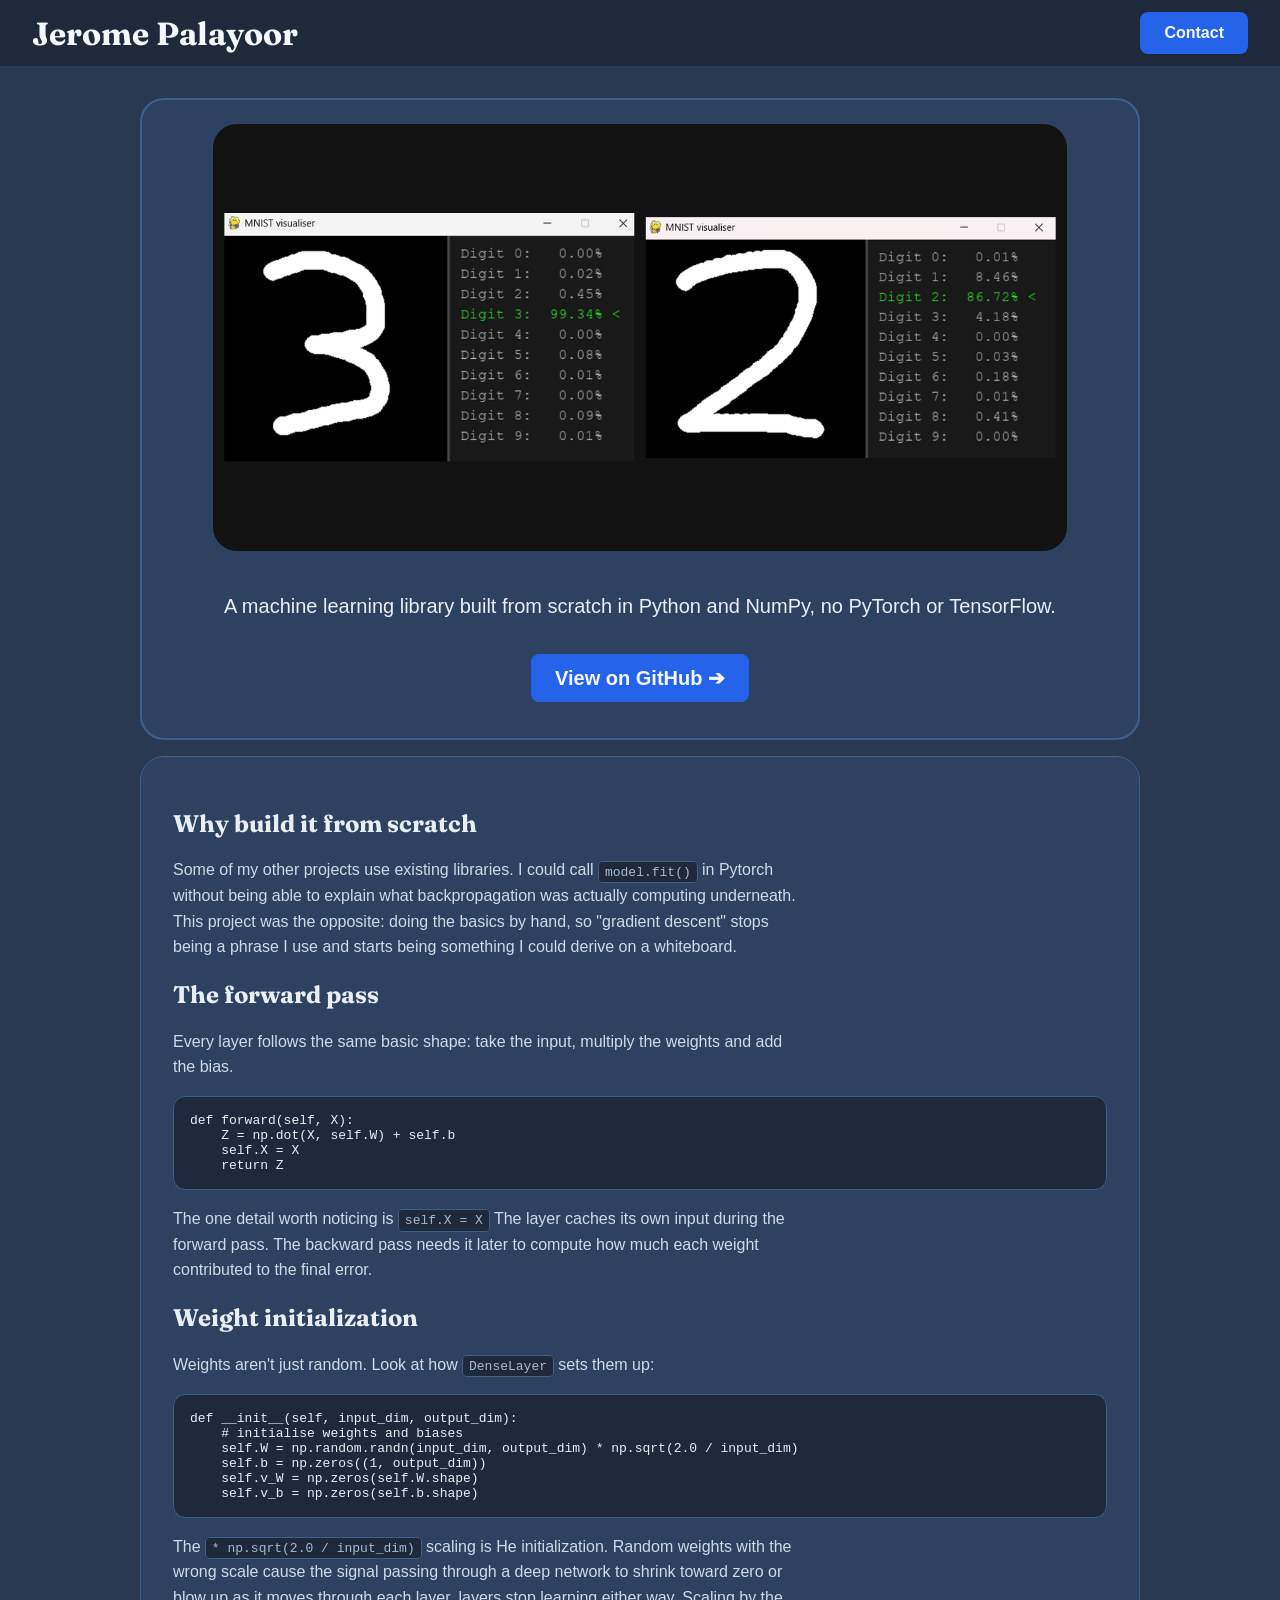
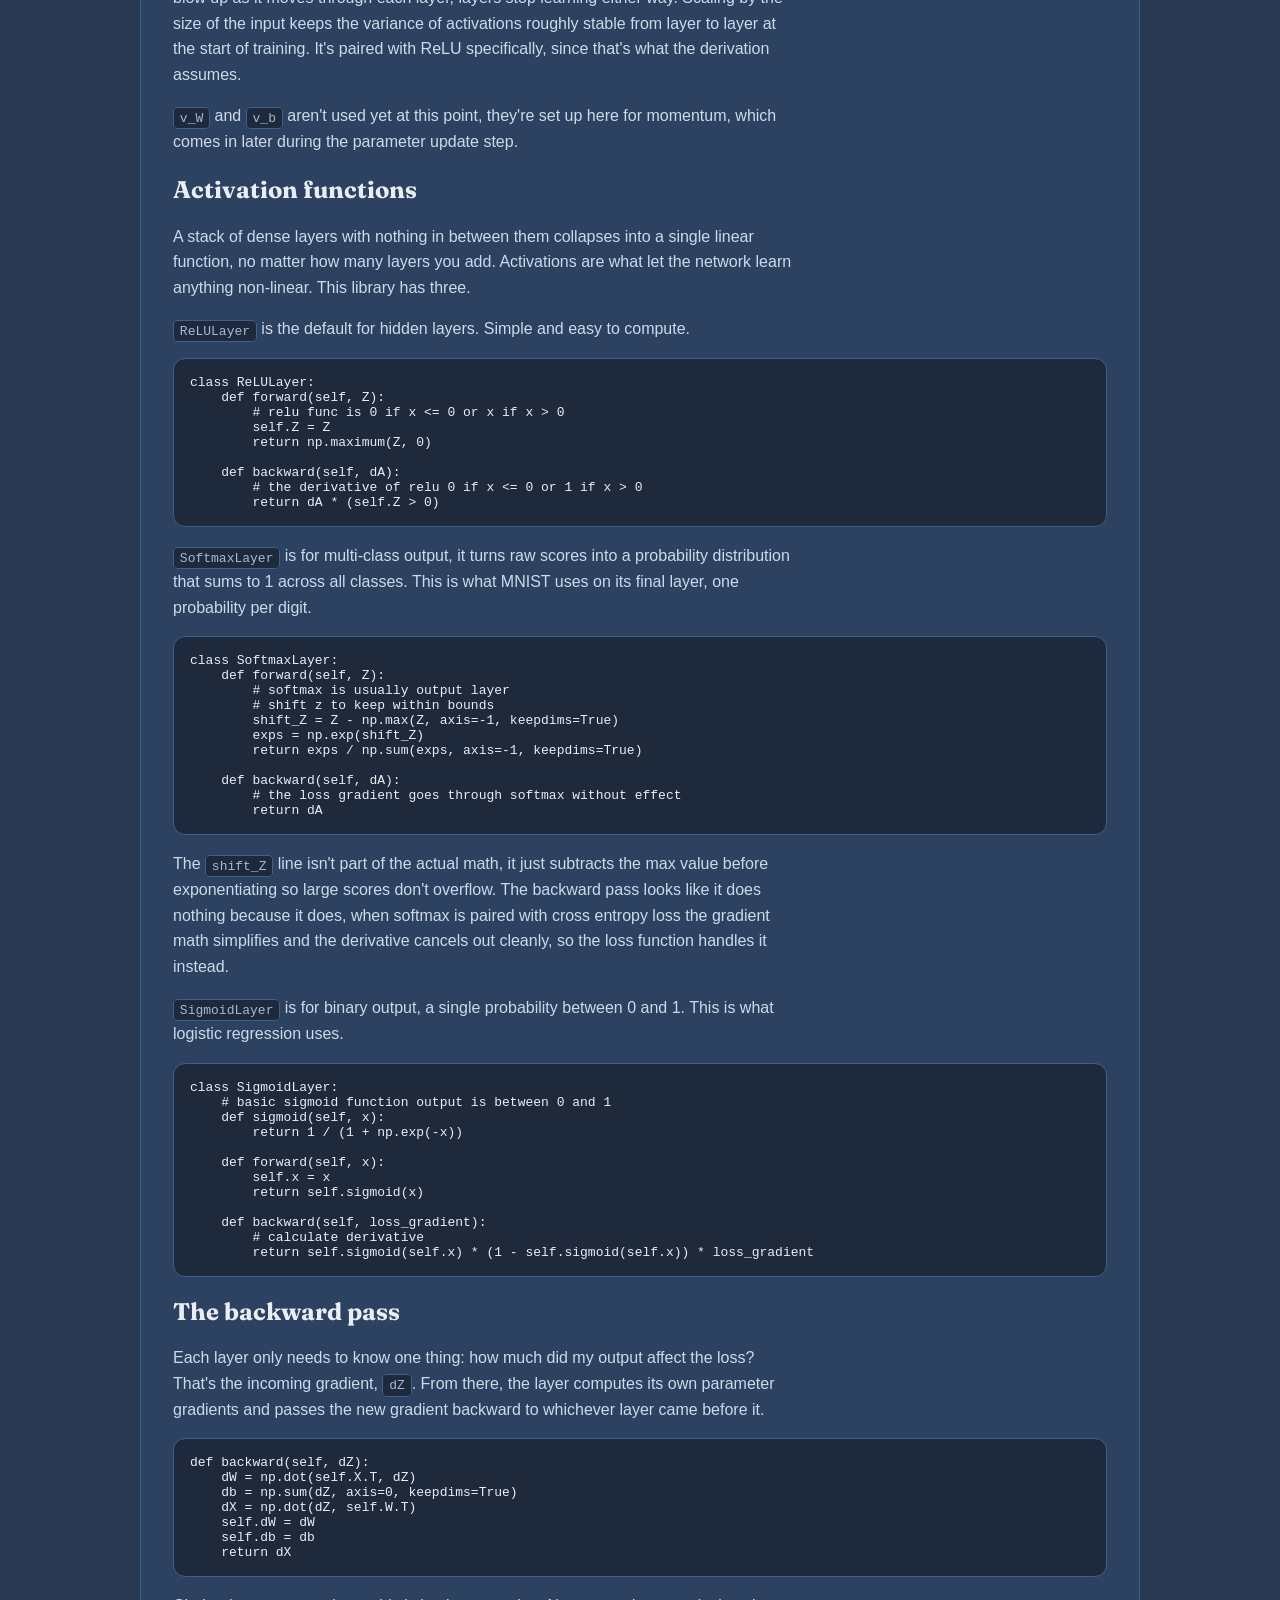
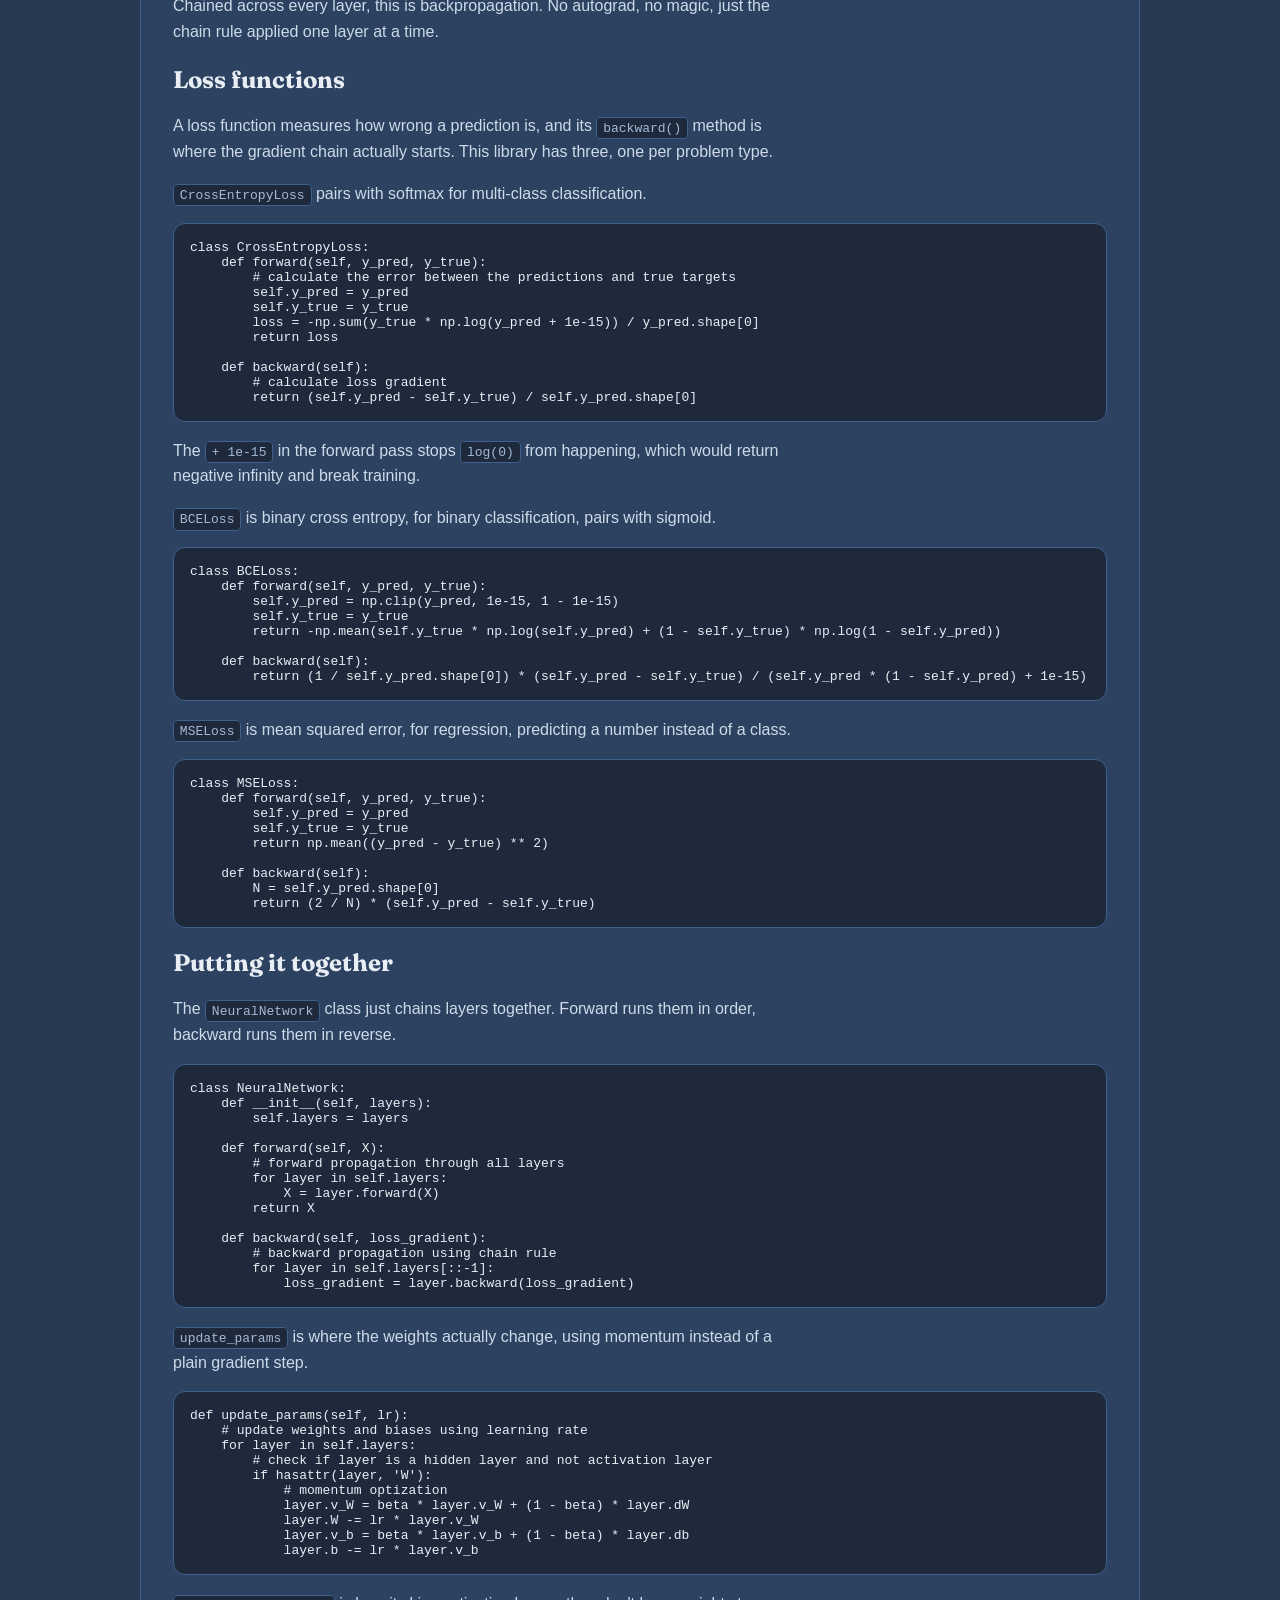
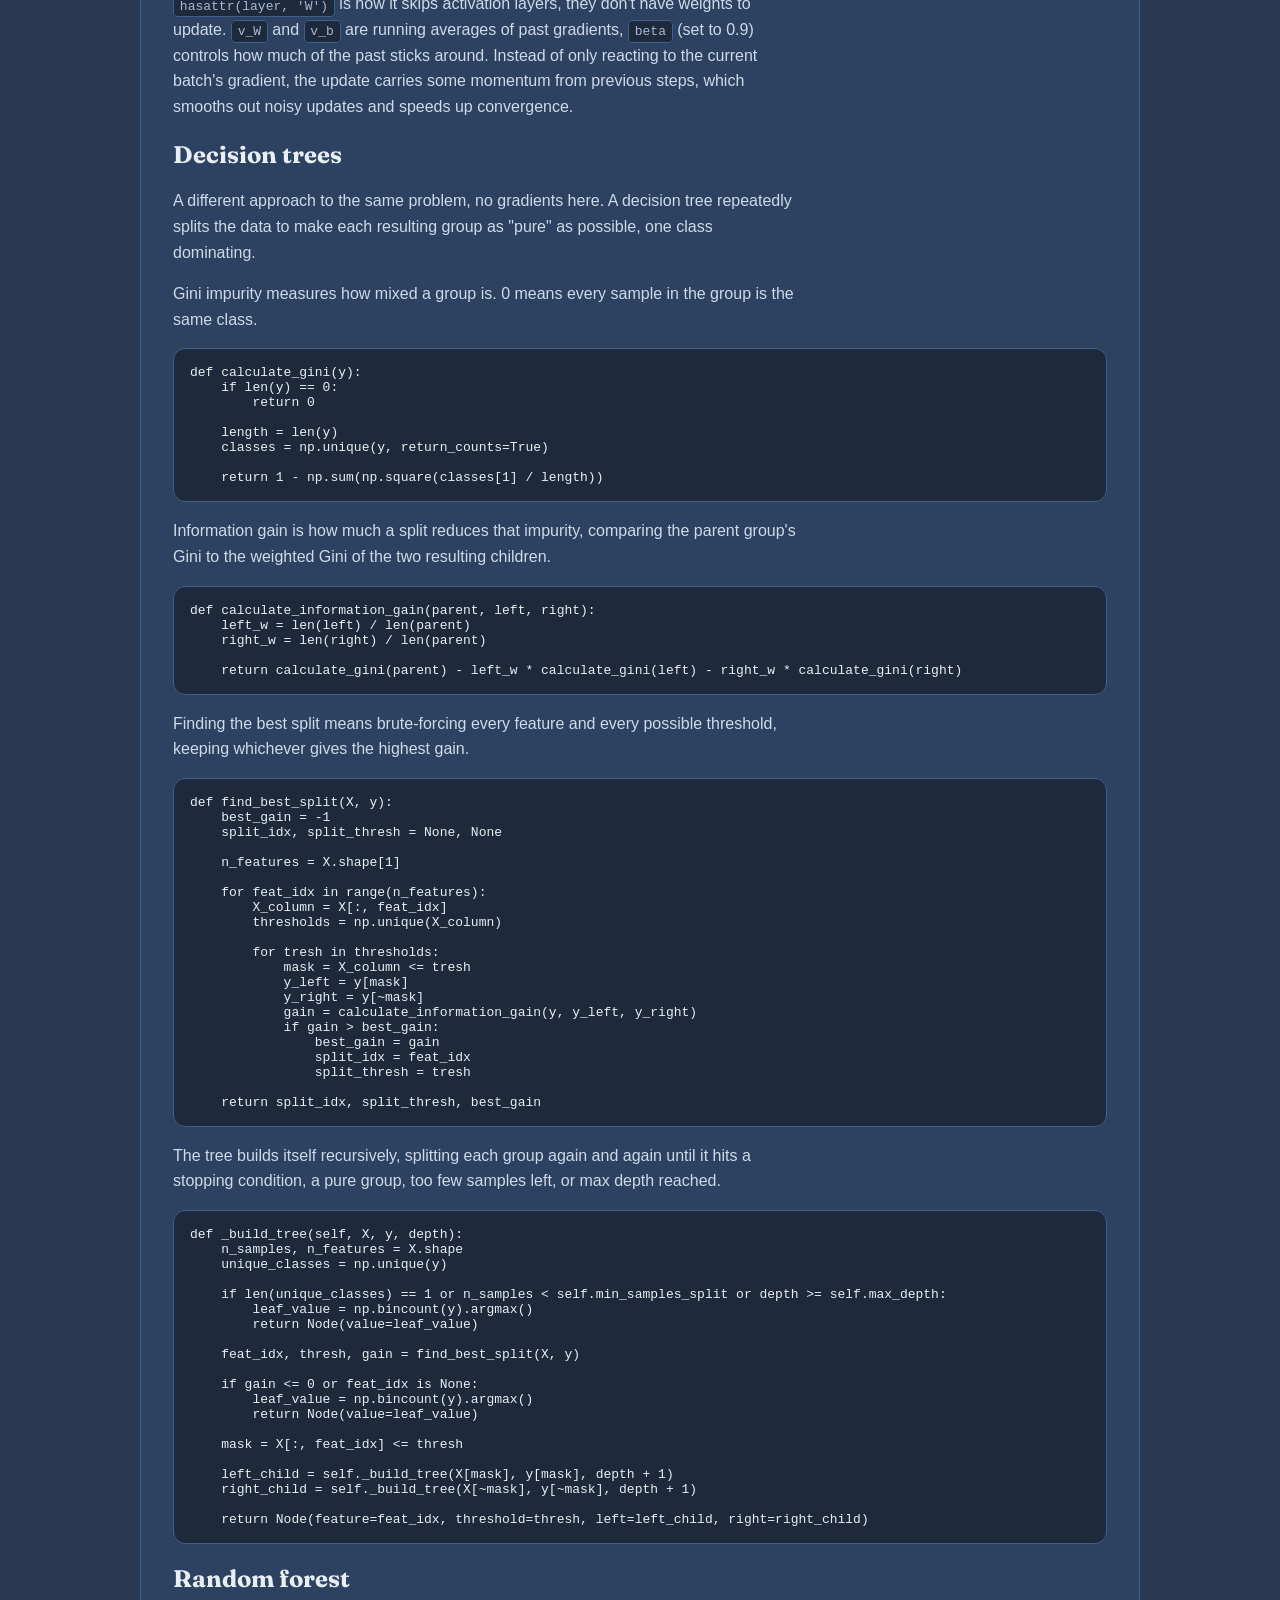
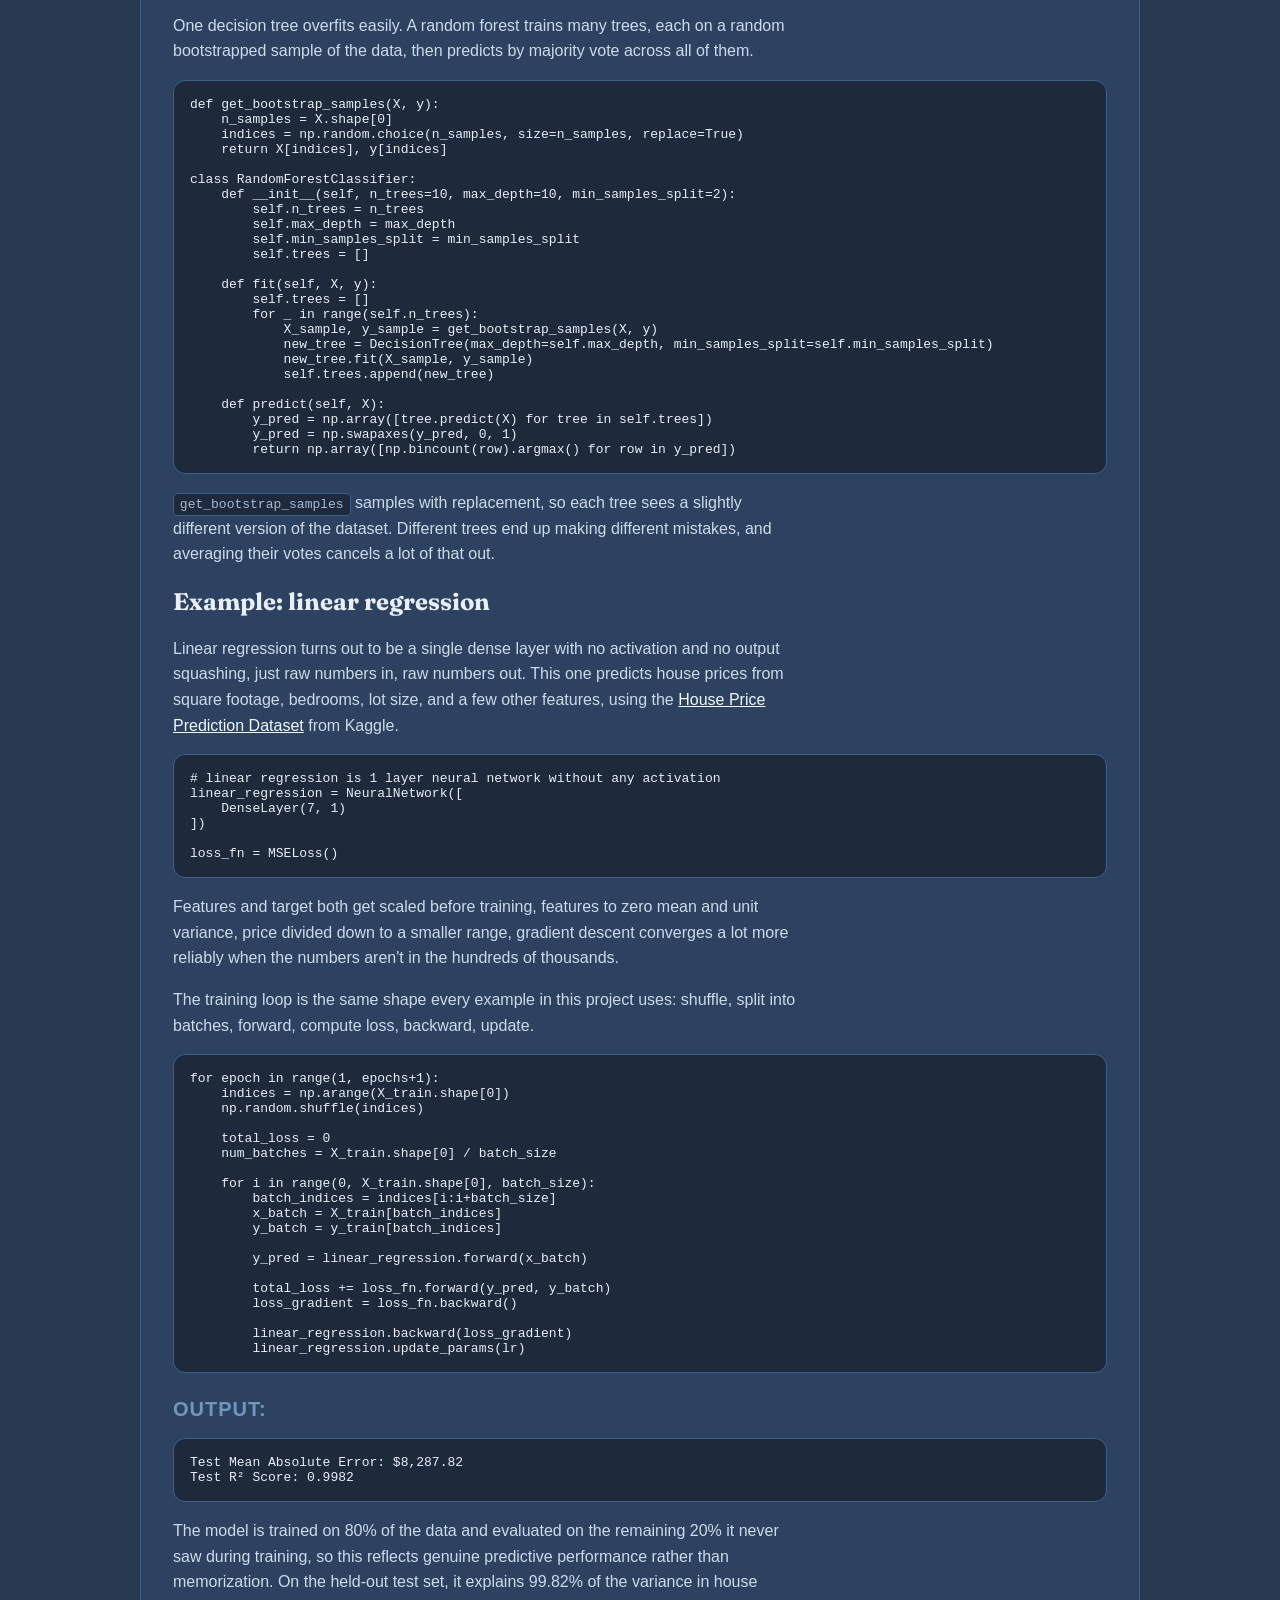
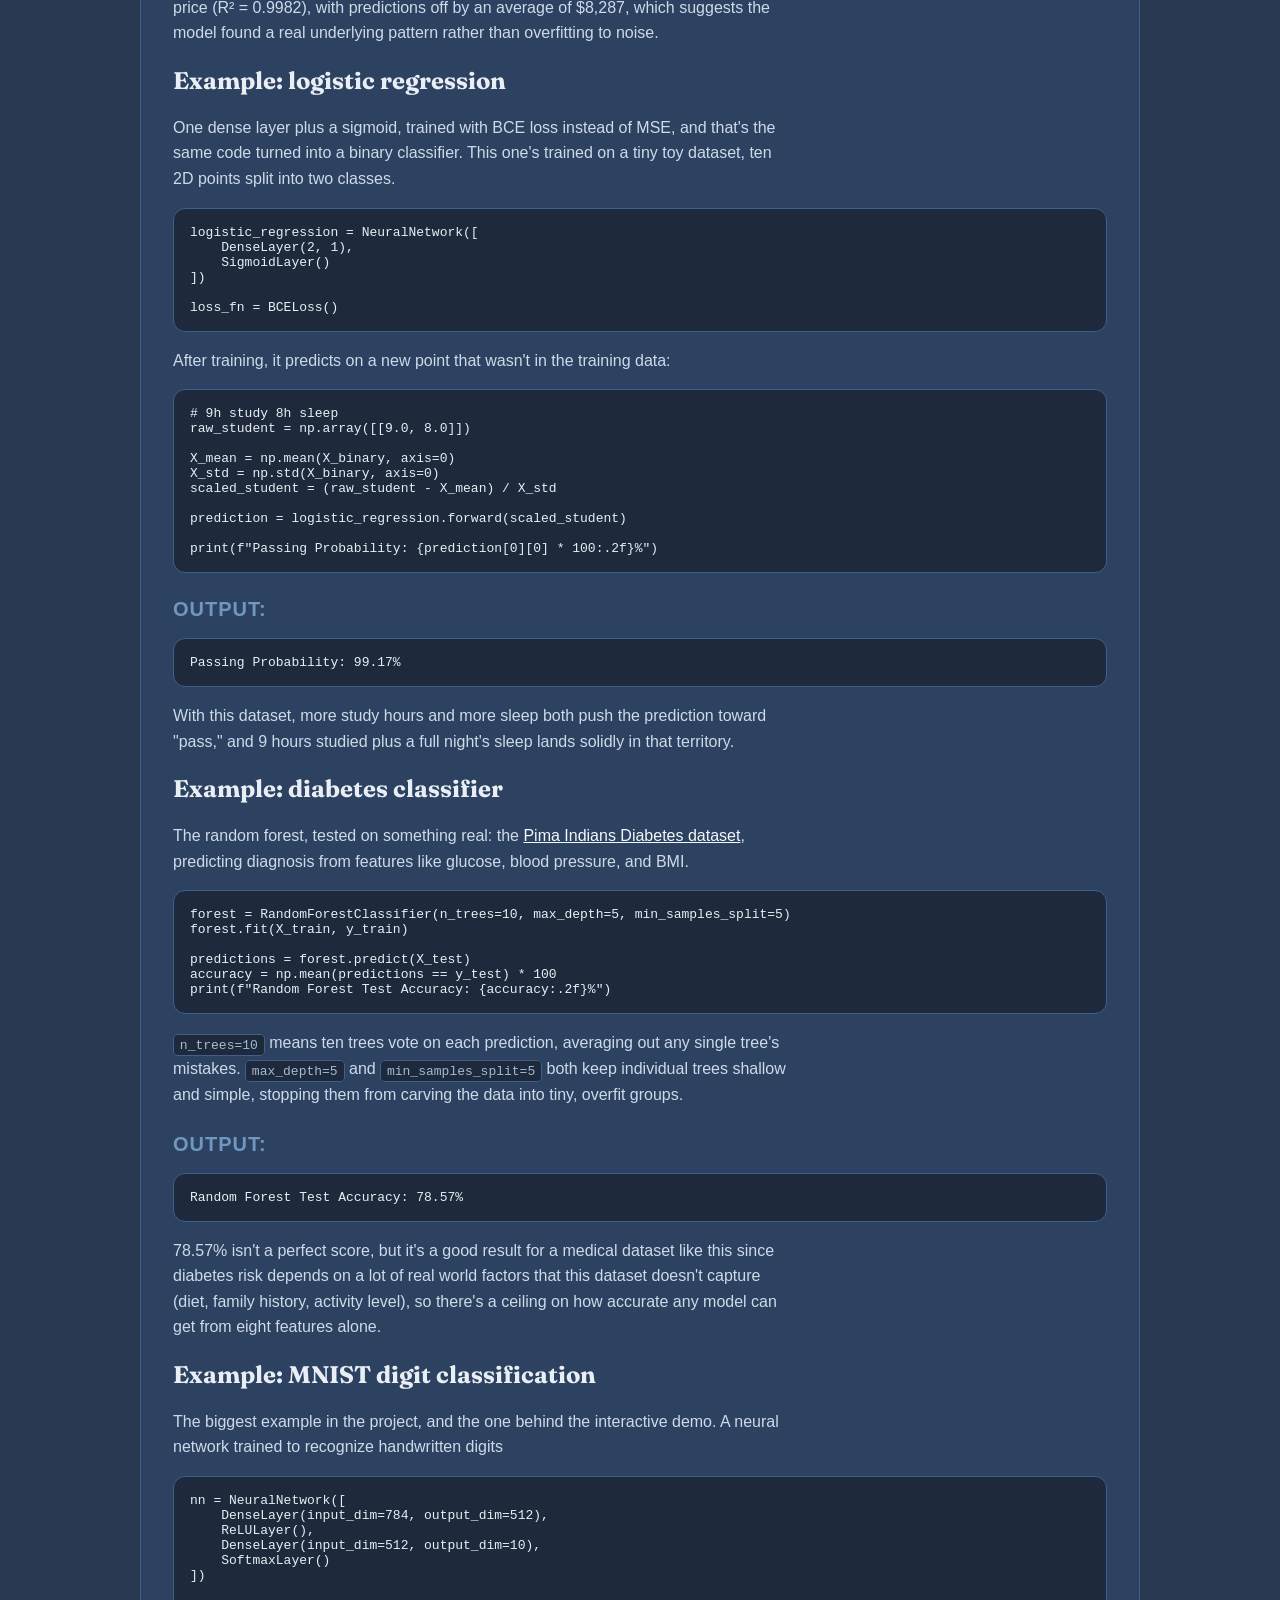
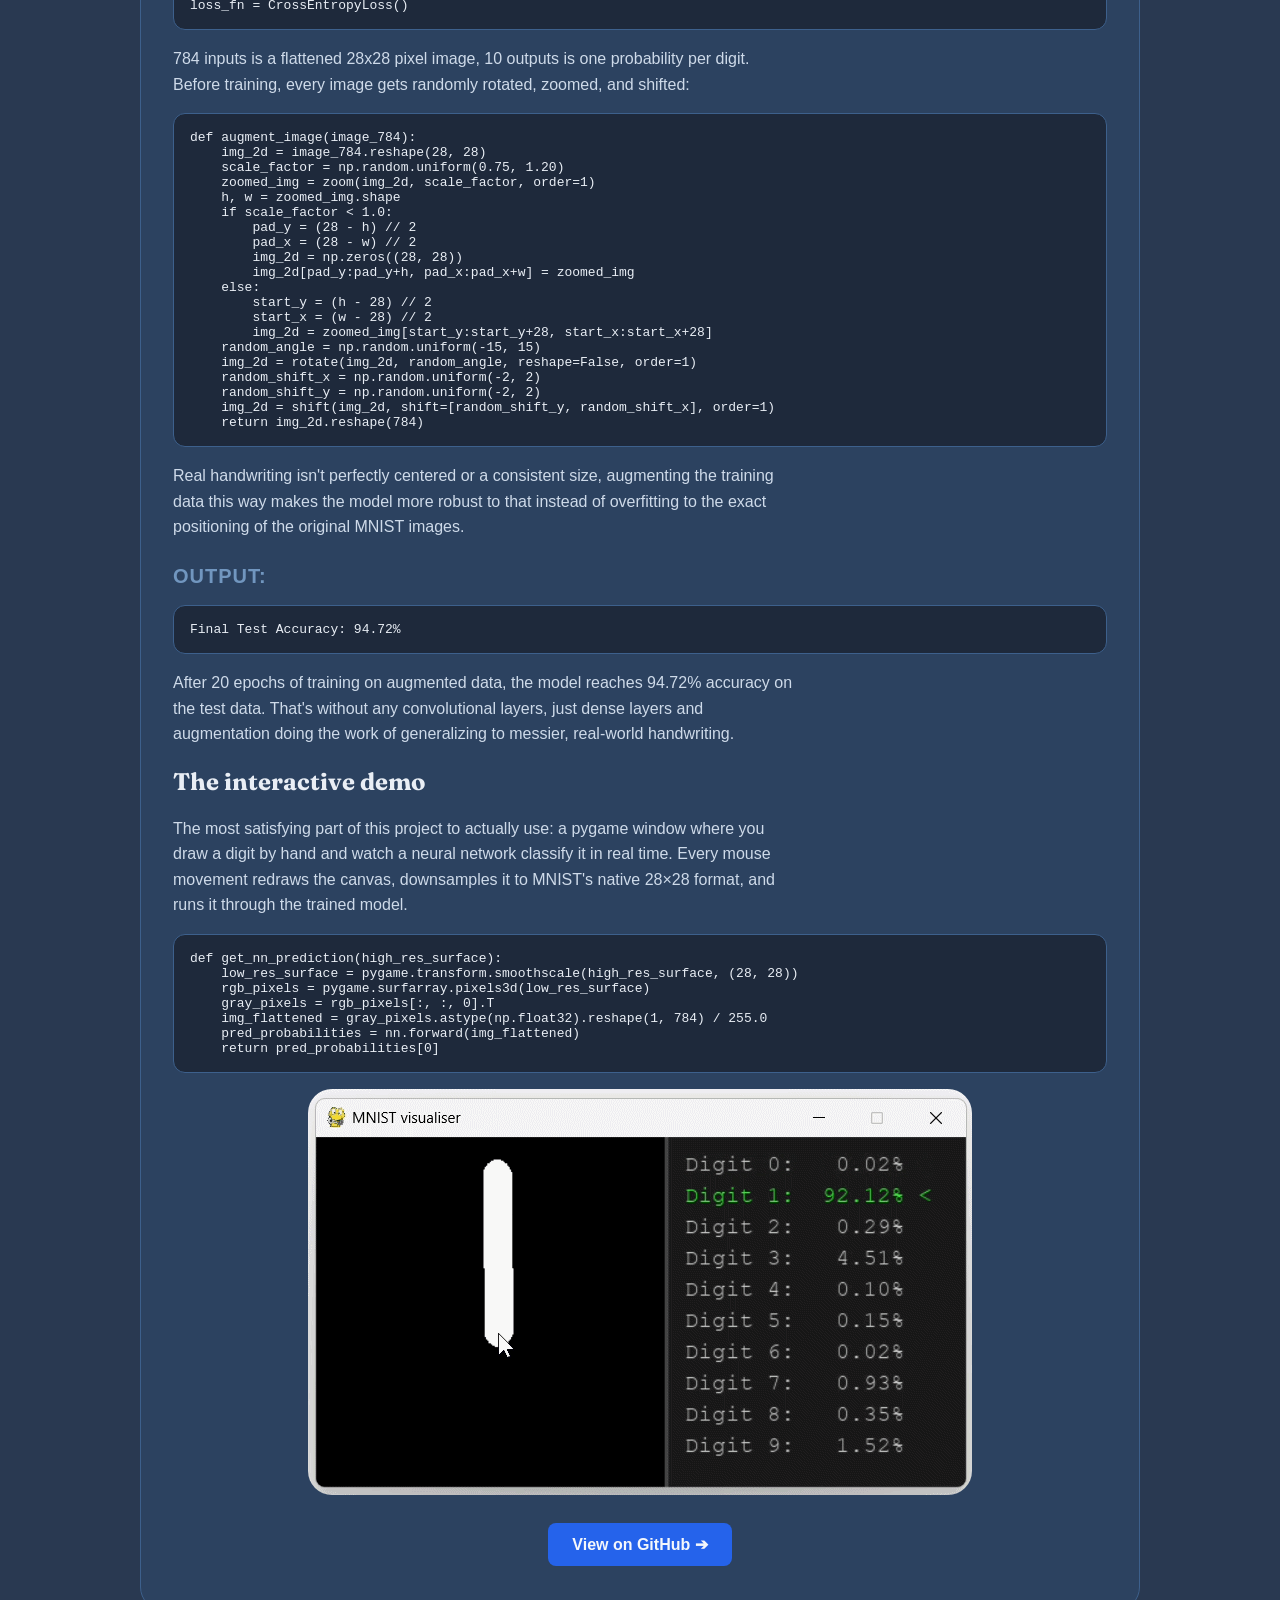
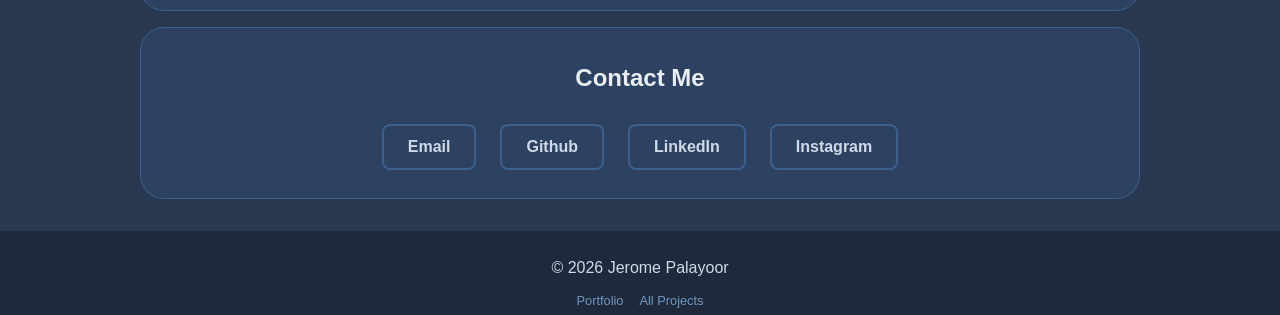
==== commit aec9f87c: "footer change" ====
--- a/ml-from-scratch/index.html
+++ b/ml-from-scratch/index.html
@@ -511,6 +511,11 @@
     return pred_probabilities[0]</code></pre>
                 <img src="mnist.gif"
                     alt="MNIST visualiser showing a hand-drawn digits being correctly classified in real time as it's drawn">
+                <div class="links">
+                    <a
+                        href="https://github.com/jeromepalayoor/ml-from-scratch"
+                        class="btn-primary">View on GitHub ➔</a>
+                </div>
             </article>
             <section class="contact" id="contact">
                 <h2>Contact Me</h2>
@@ -528,9 +533,13 @@
         </main>
         <footer>
             <p>© 2026 Jerome Palayoor</p>
+            <div class="footer-links">
+                <a href="https://jeromepalayoor.com">Portfolio</a>
+                <a href="https://jpalayoor.com">All Projects</a>
+            </div>
         </footer>
         <div class="lightbox" id="lightbox">
-            <img src alt id="lightbox-img">
+            <img src="" alt="" id="lightbox-img">
         </div>
         <script>
             const lightbox = document.getElementById('lightbox');
--- a/styles.css
+++ b/styles.css
@@ -287,8 +287,25 @@
 footer {
     background-color: var(--surface-950);
     color: var(--surface-200);
-    padding: var(--space-1);
-    text-align: center;
+    padding: var(--space-3);
+    text-align: center;
+}
+
+.footer-links {
+    display: flex;
+    justify-content: center;
+    gap: var(--space-4);
+    margin-top: var(--space-2);
+}
+
+.footer-links a {
+    color: var(--surface-400);
+    text-decoration: none;
+    font-size: var(--text-xs);
+}
+
+.footer-links a:hover {
+    color: var(--surface-200);
 }
 
 .lightbox {
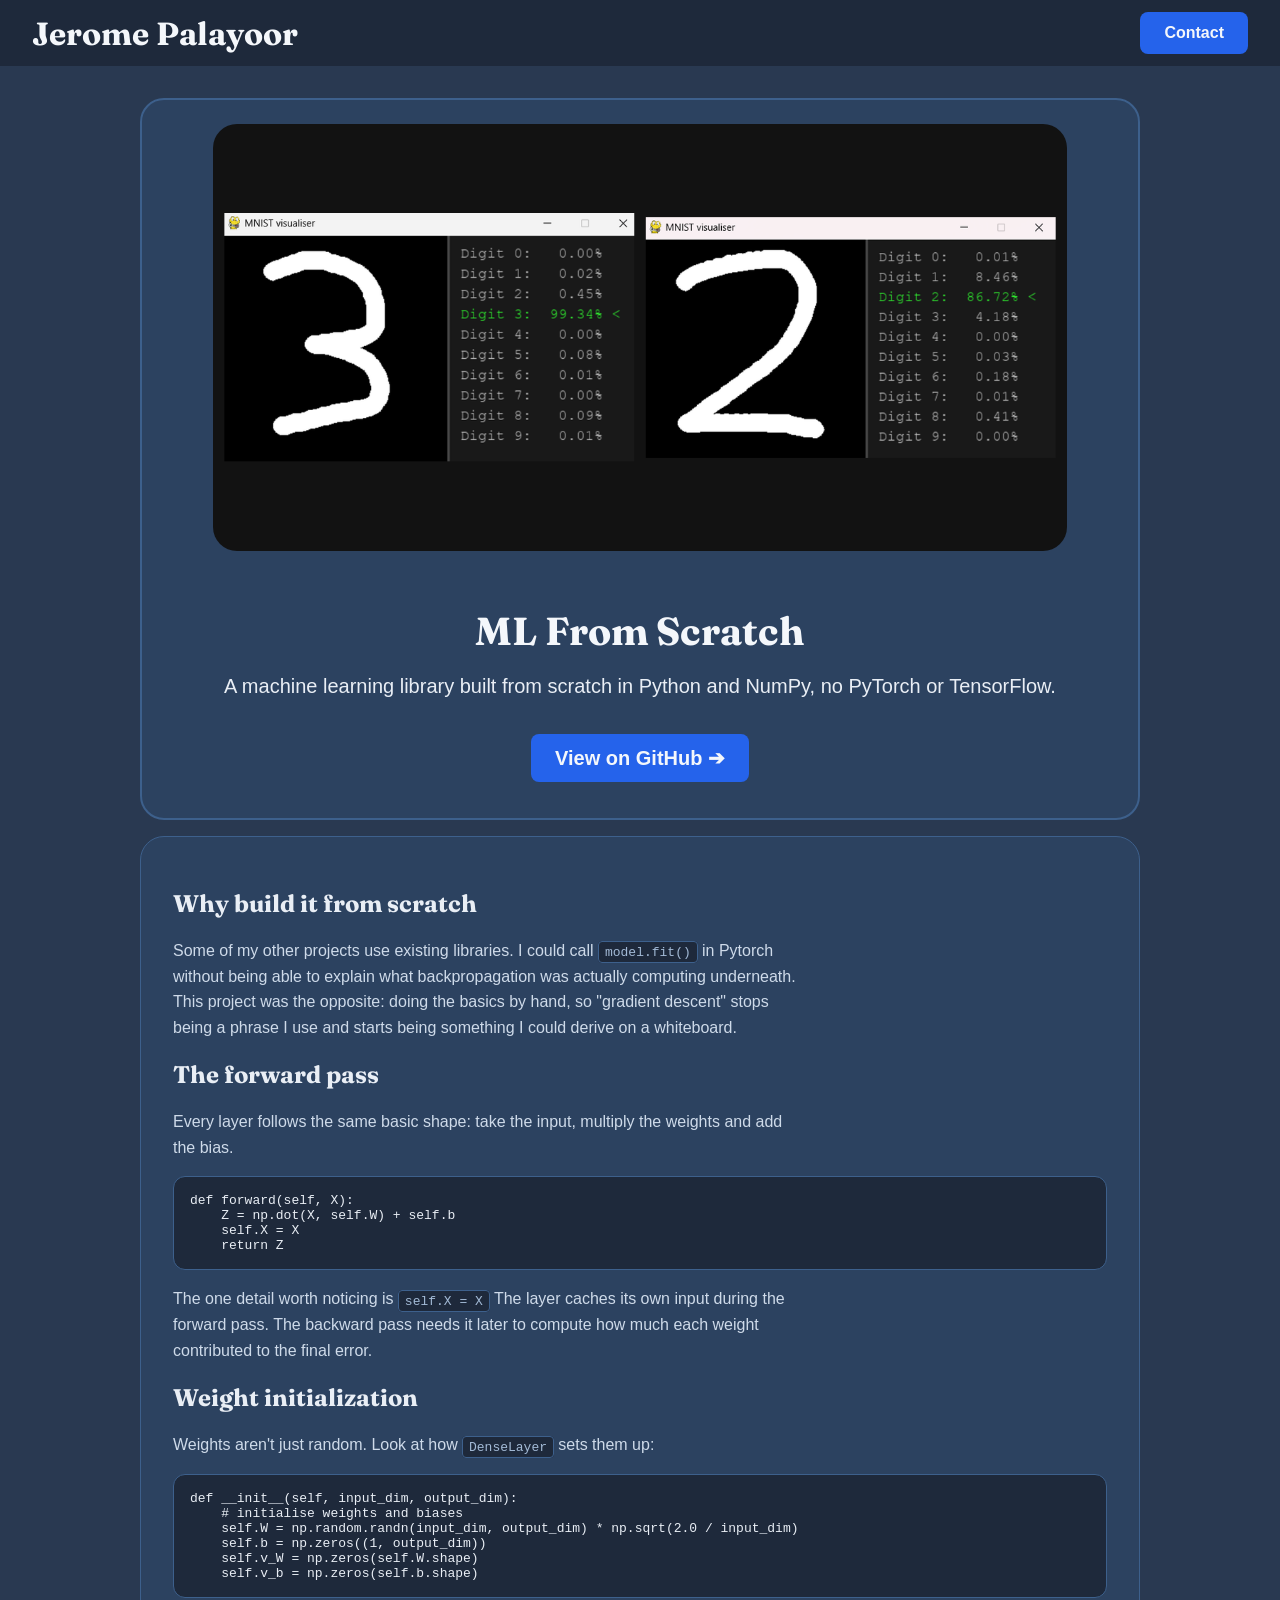
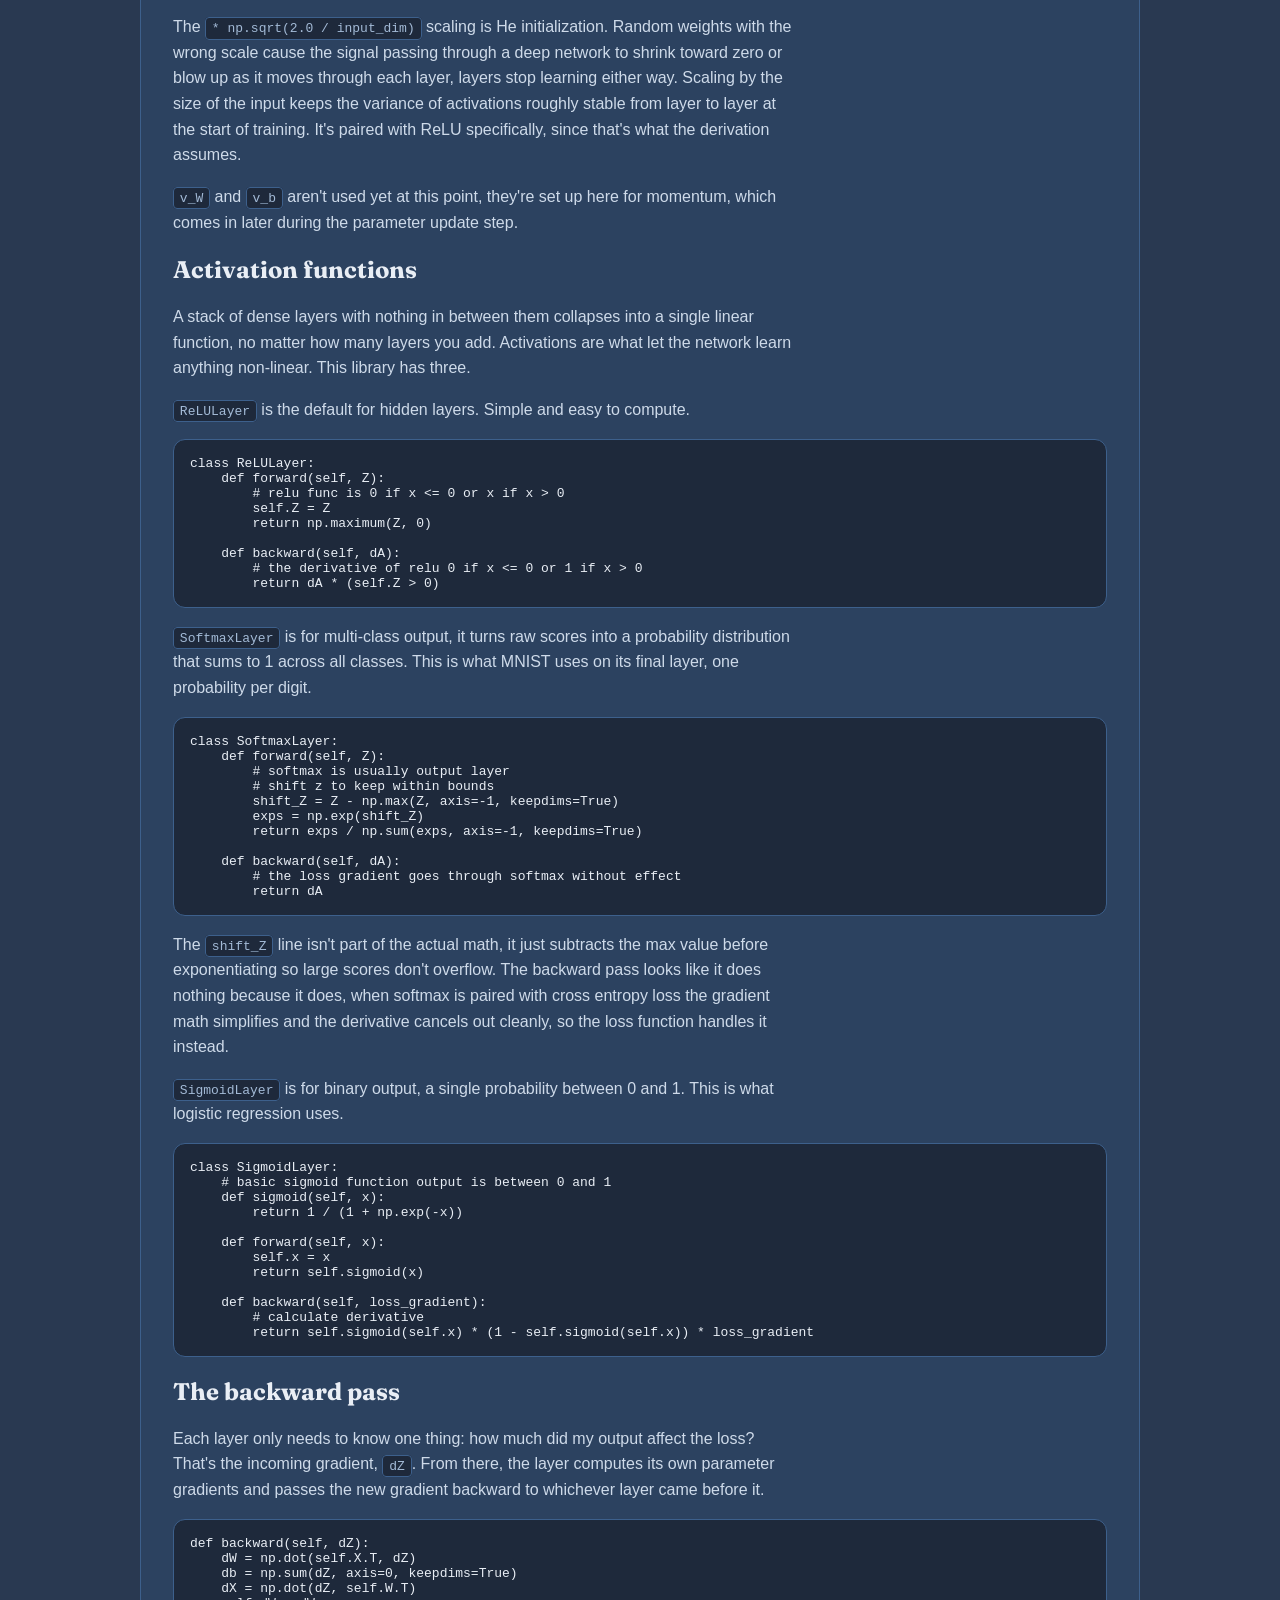
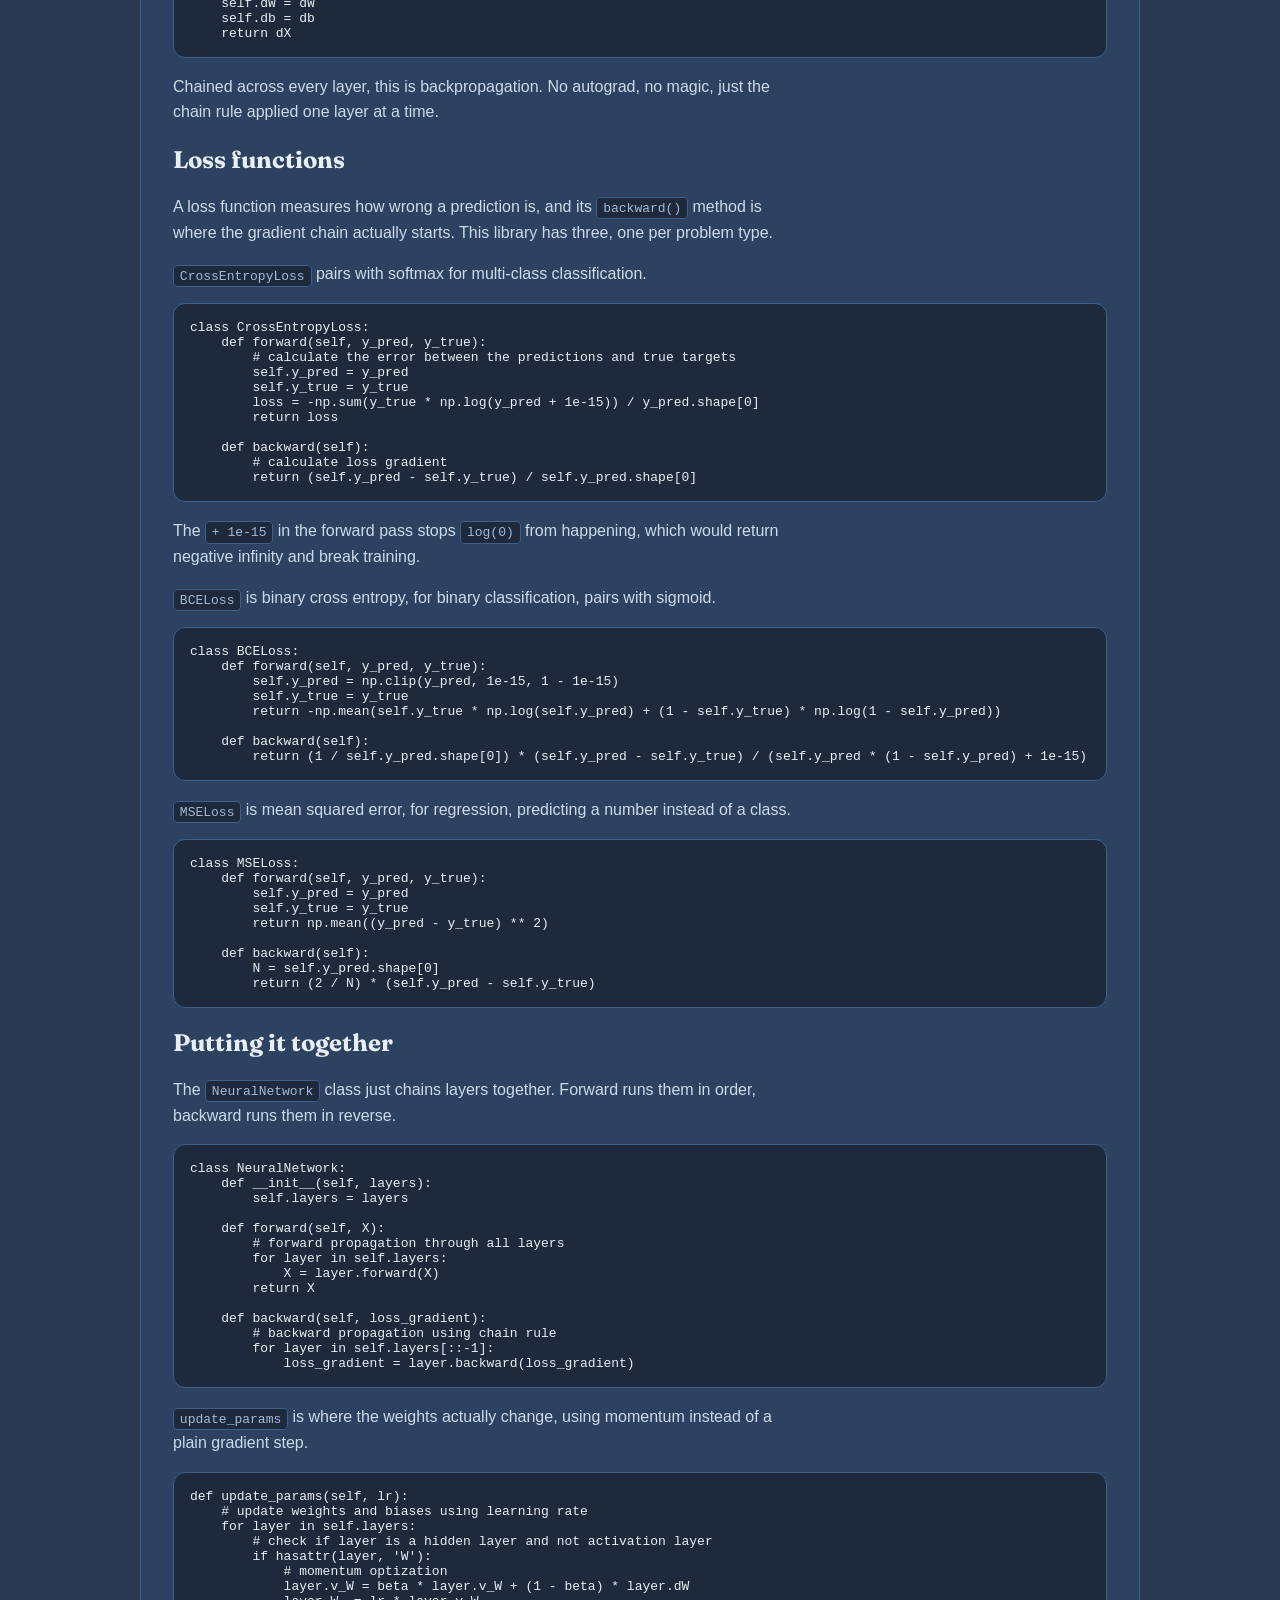
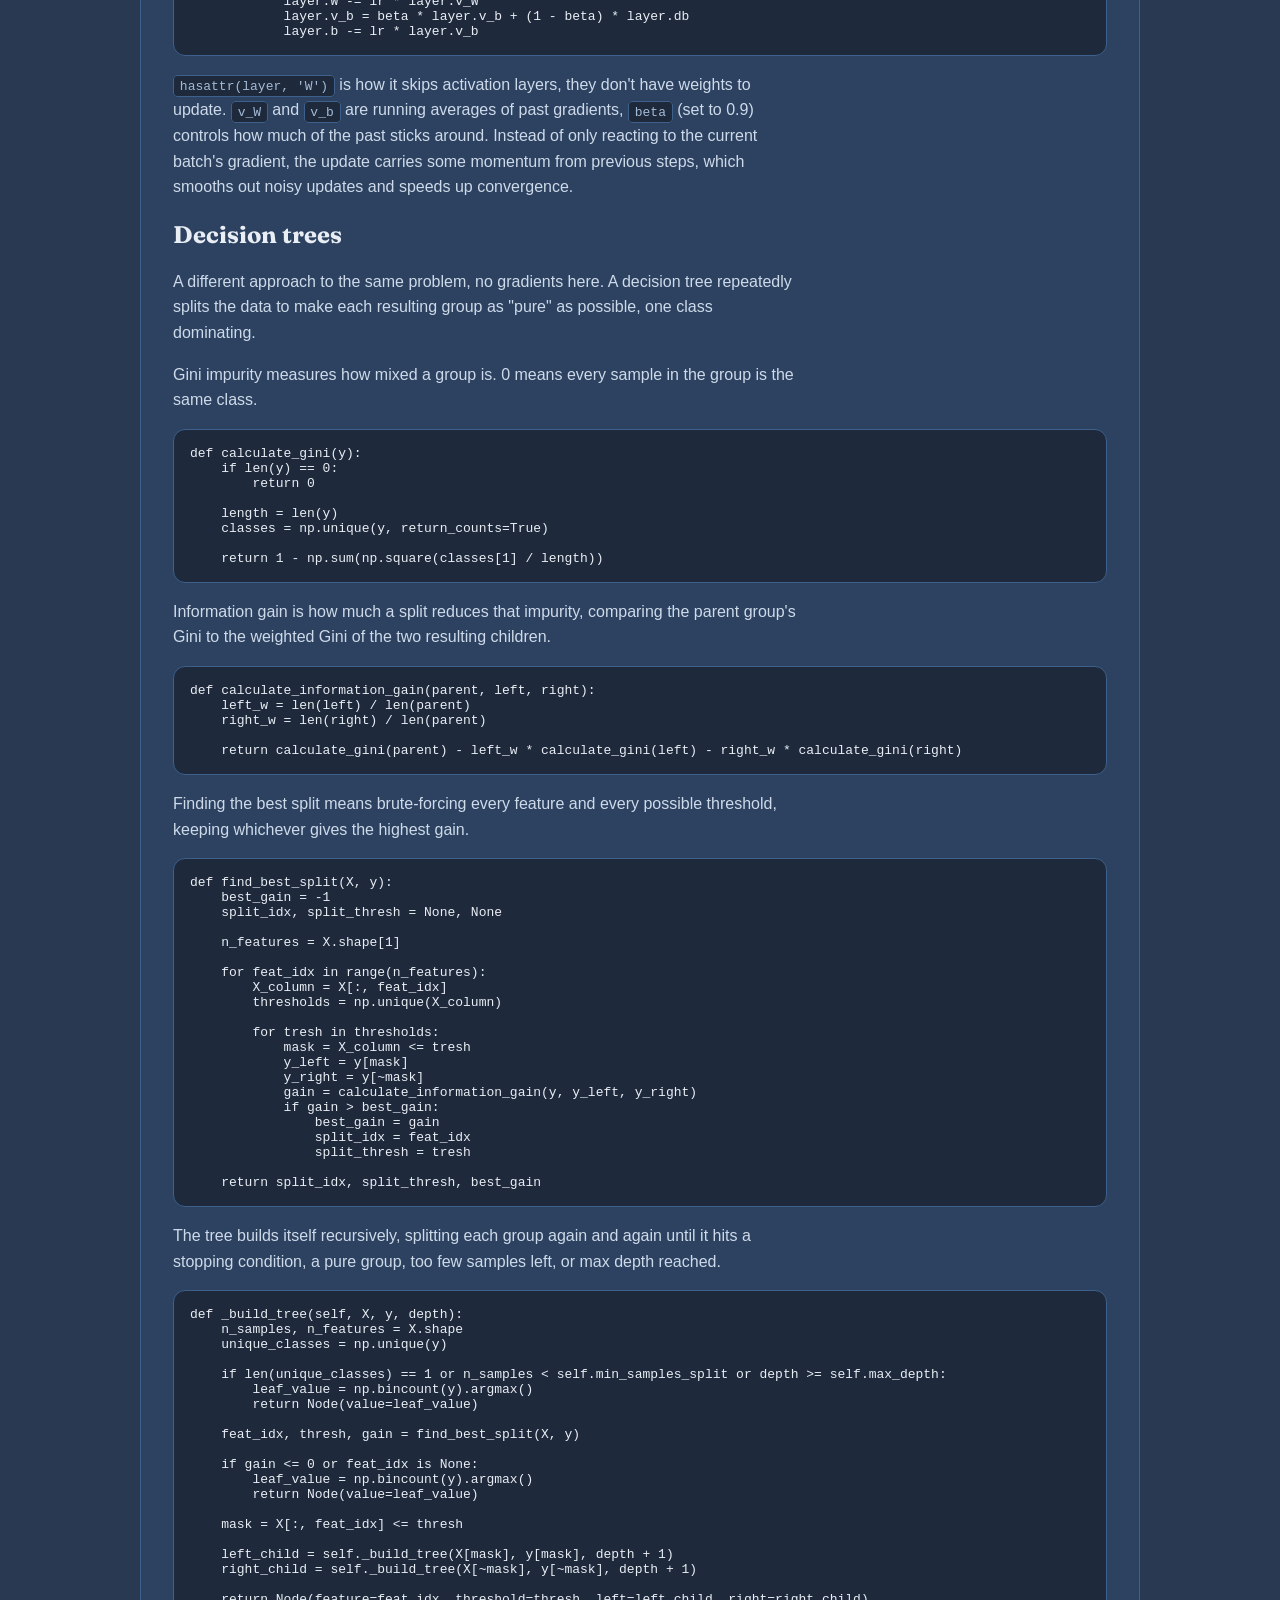
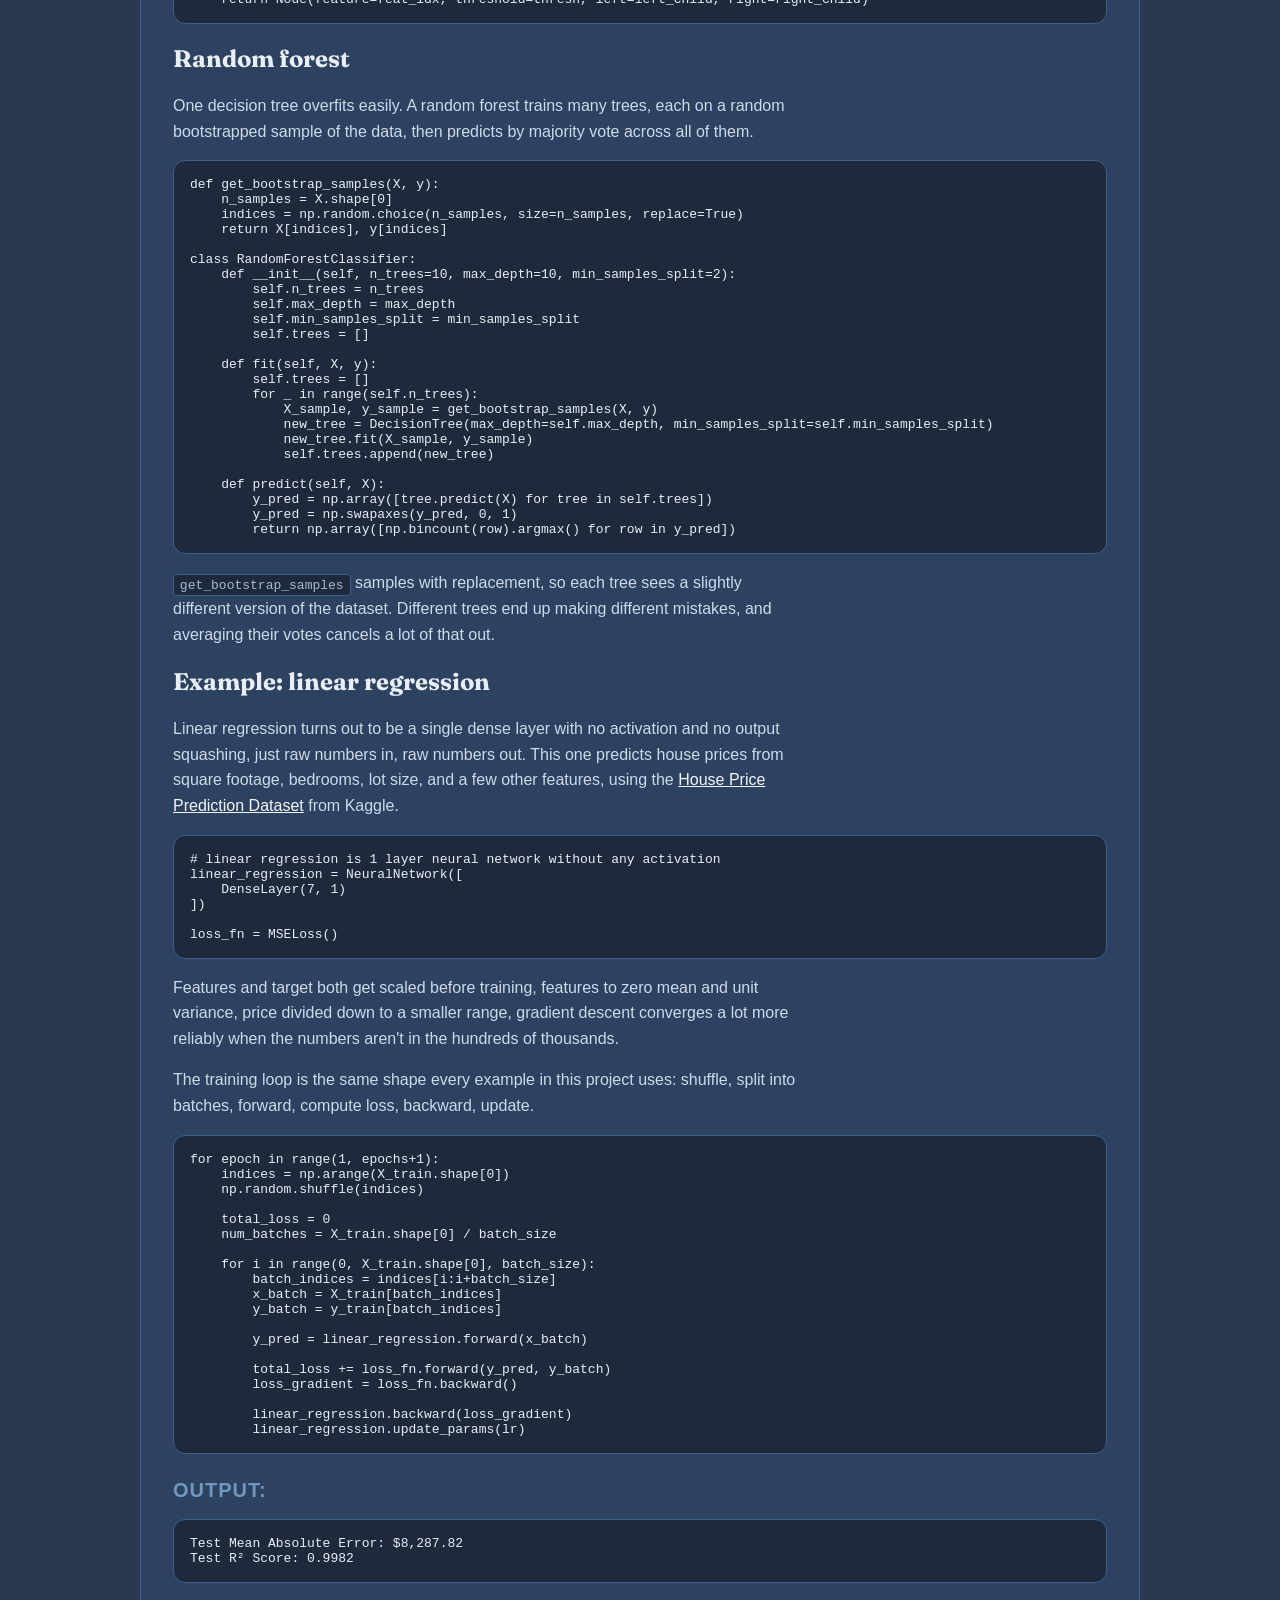
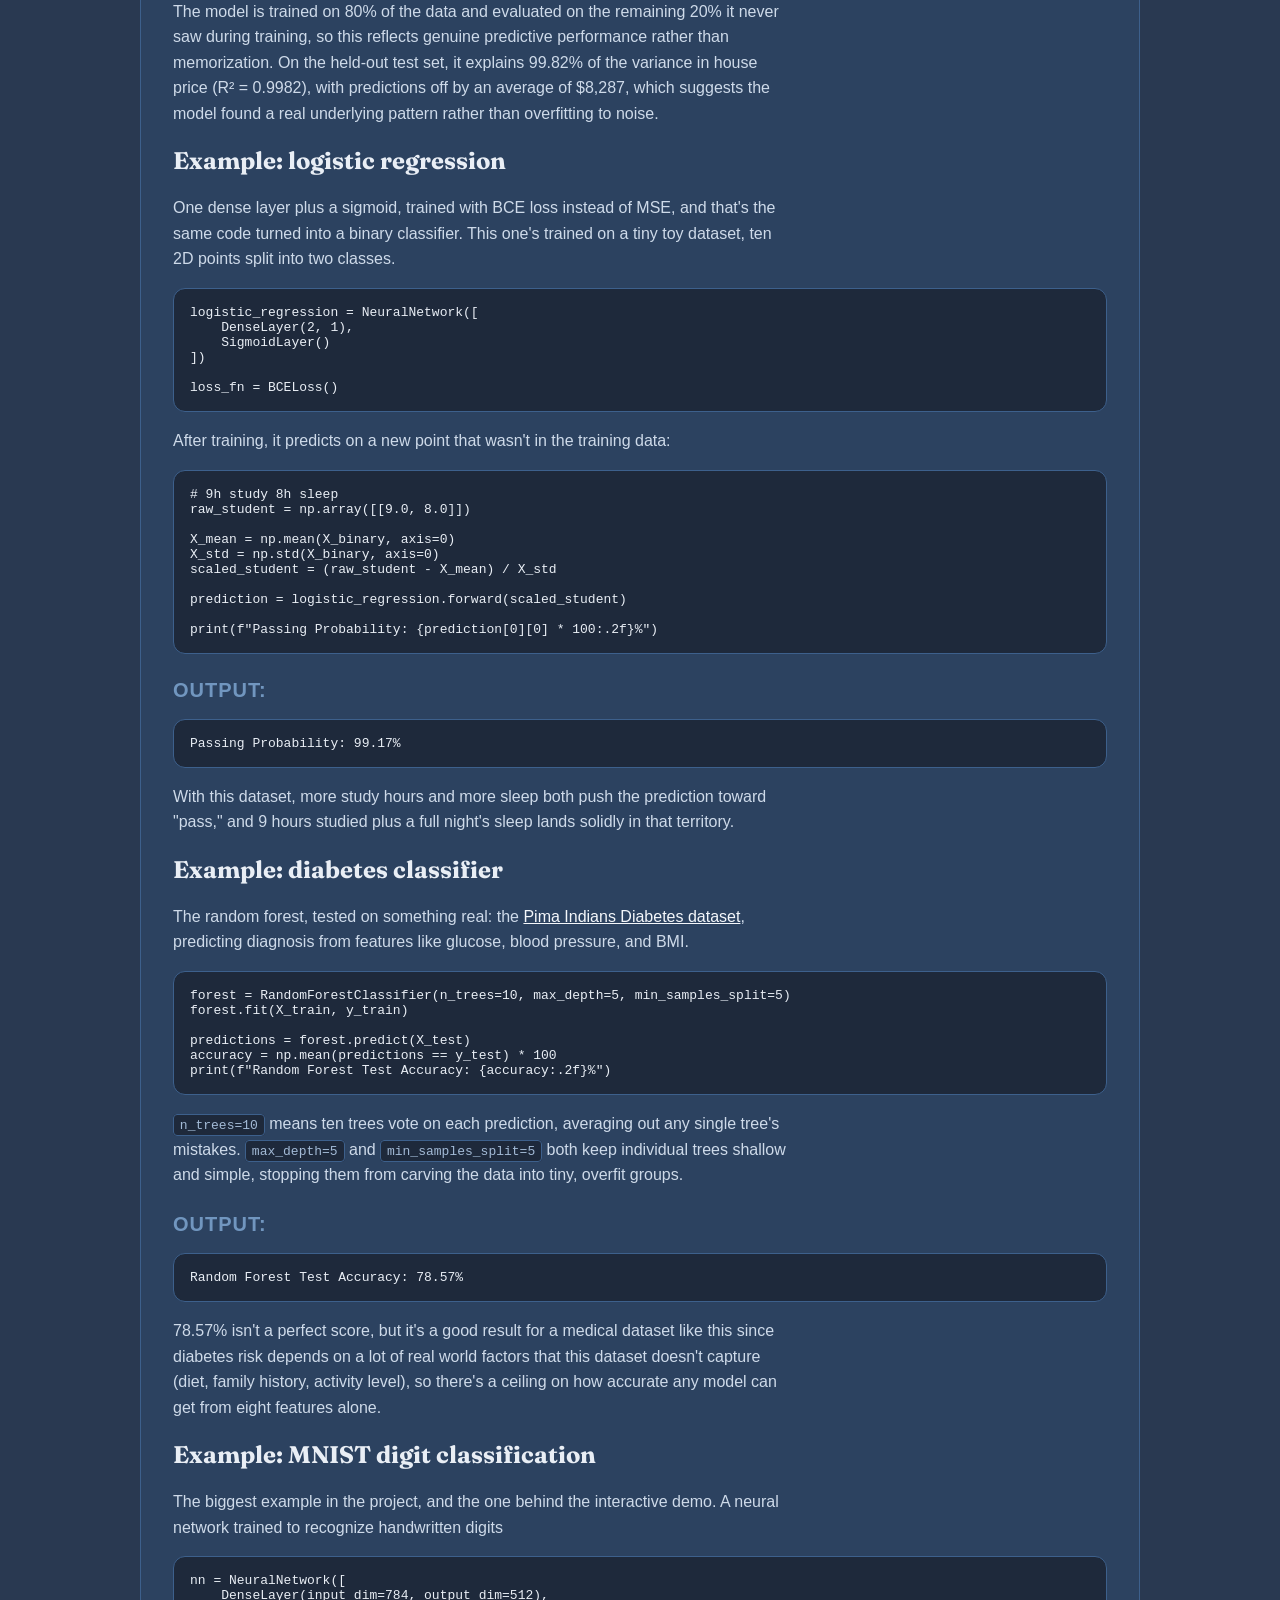
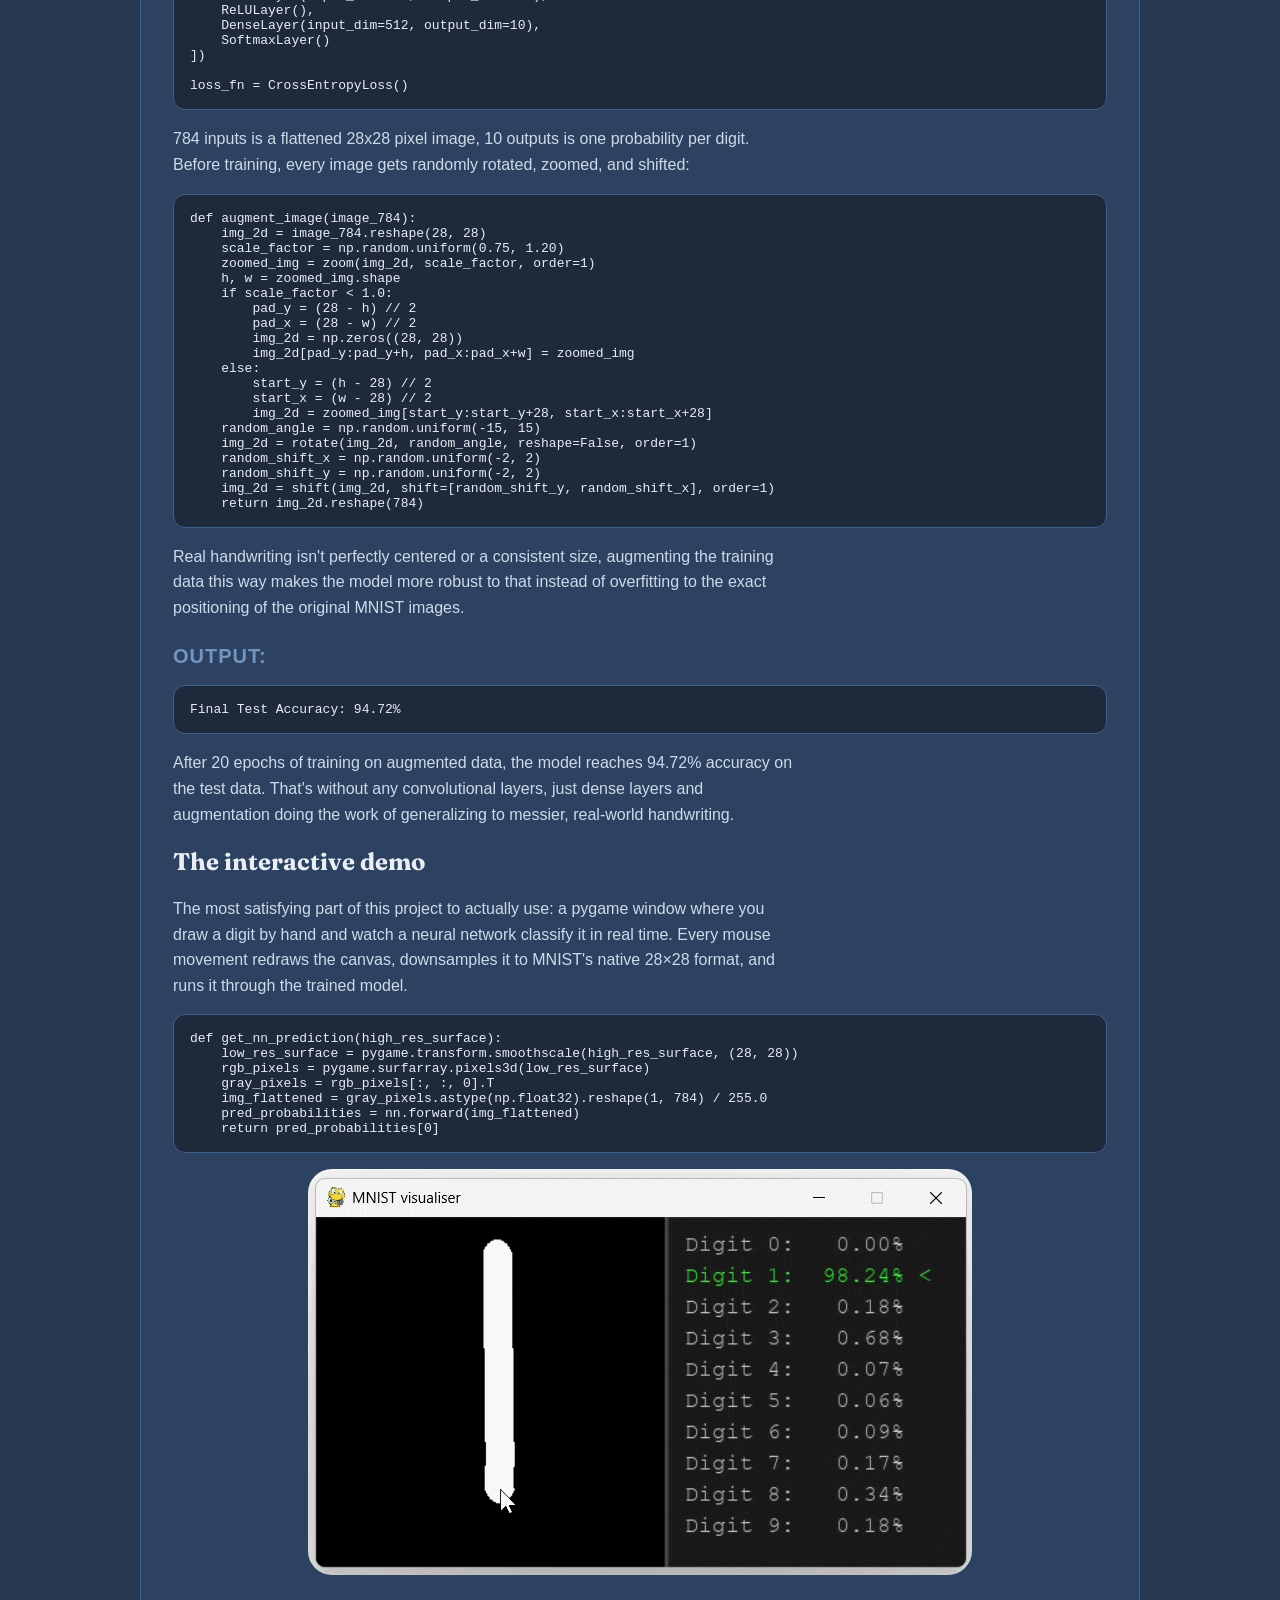
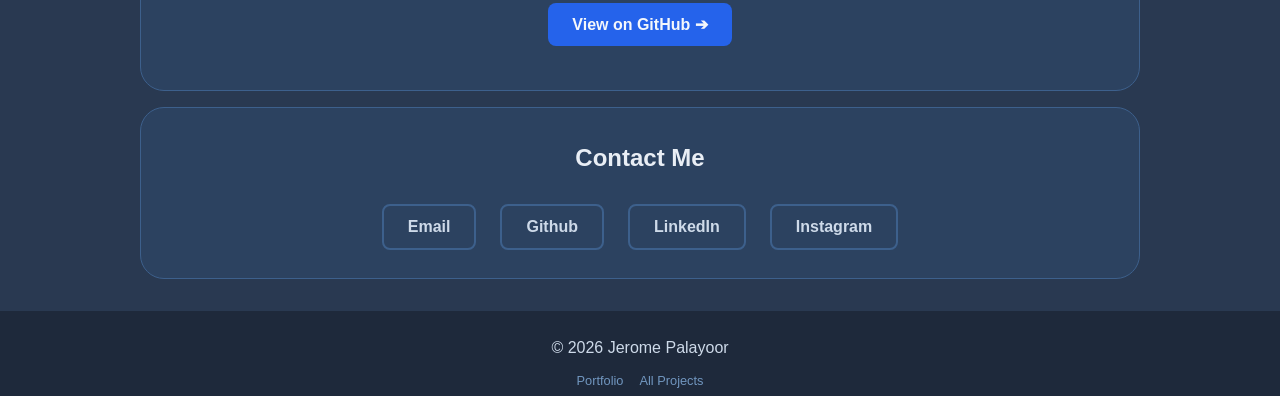
==== commit ee854a68: "python projects added" ====
--- a/ml-from-scratch/index.html
+++ b/ml-from-scratch/index.html
@@ -27,6 +27,7 @@
                 <img src="mlfromscratch.png"
                     alt="MNIST digit recognizer correctly classifying hand-drawn digits">
                 <div class="herotext">
+                    <h2 class="project-title">ML From Scratch</h2>
                     <p class="intro">A machine learning library built from
                         scratch in Python and NumPy, no PyTorch or
                         TensorFlow.</p>
--- a/styles.css
+++ b/styles.css
@@ -130,6 +130,14 @@
     margin-bottom: var(--space-5);
 }
 
+.project-hero .project-title {
+    color: var(--surface-50);
+    font-family: "Fraunces", serif;
+    font-size: var(--text-3xl);
+    text-align: center;
+    margin-bottom: var(--space-3);
+}
+
 .project-hero .herotext {
     text-align: center;
     font-size: var(--text-lg);
